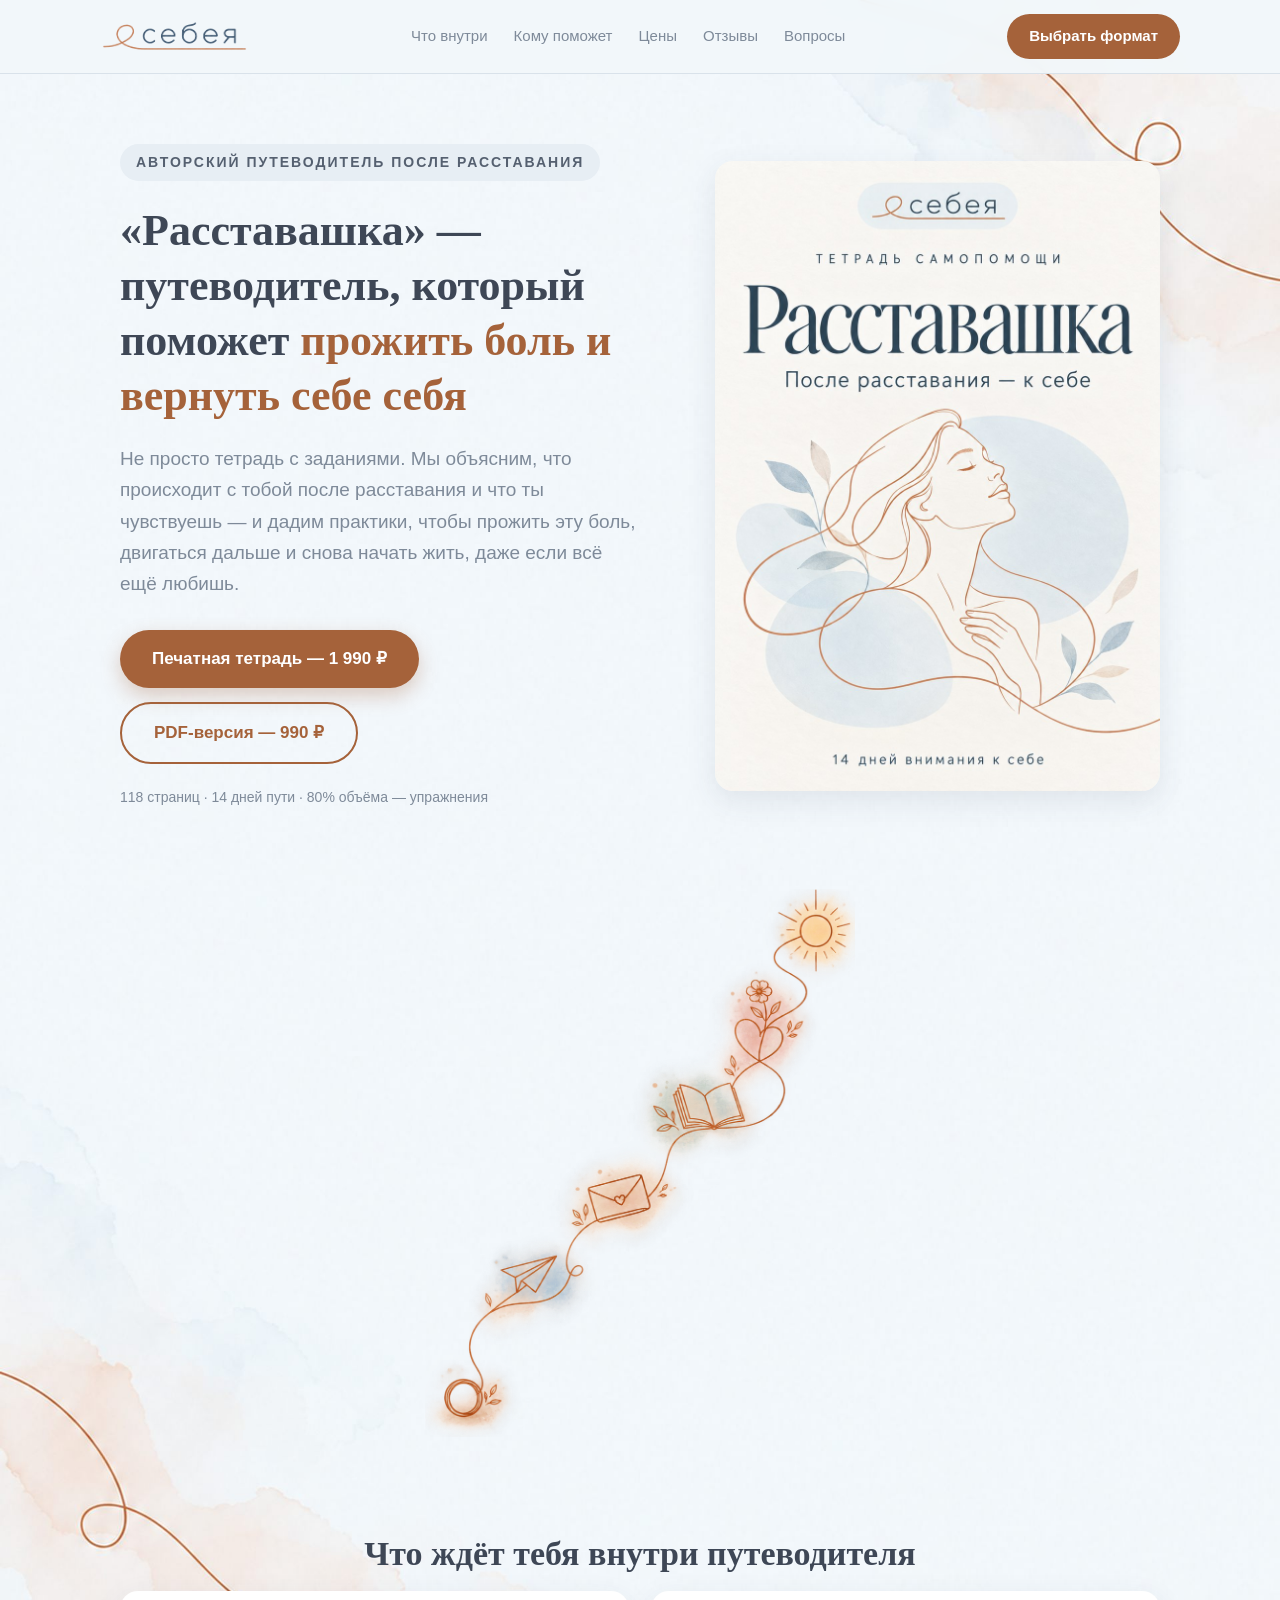
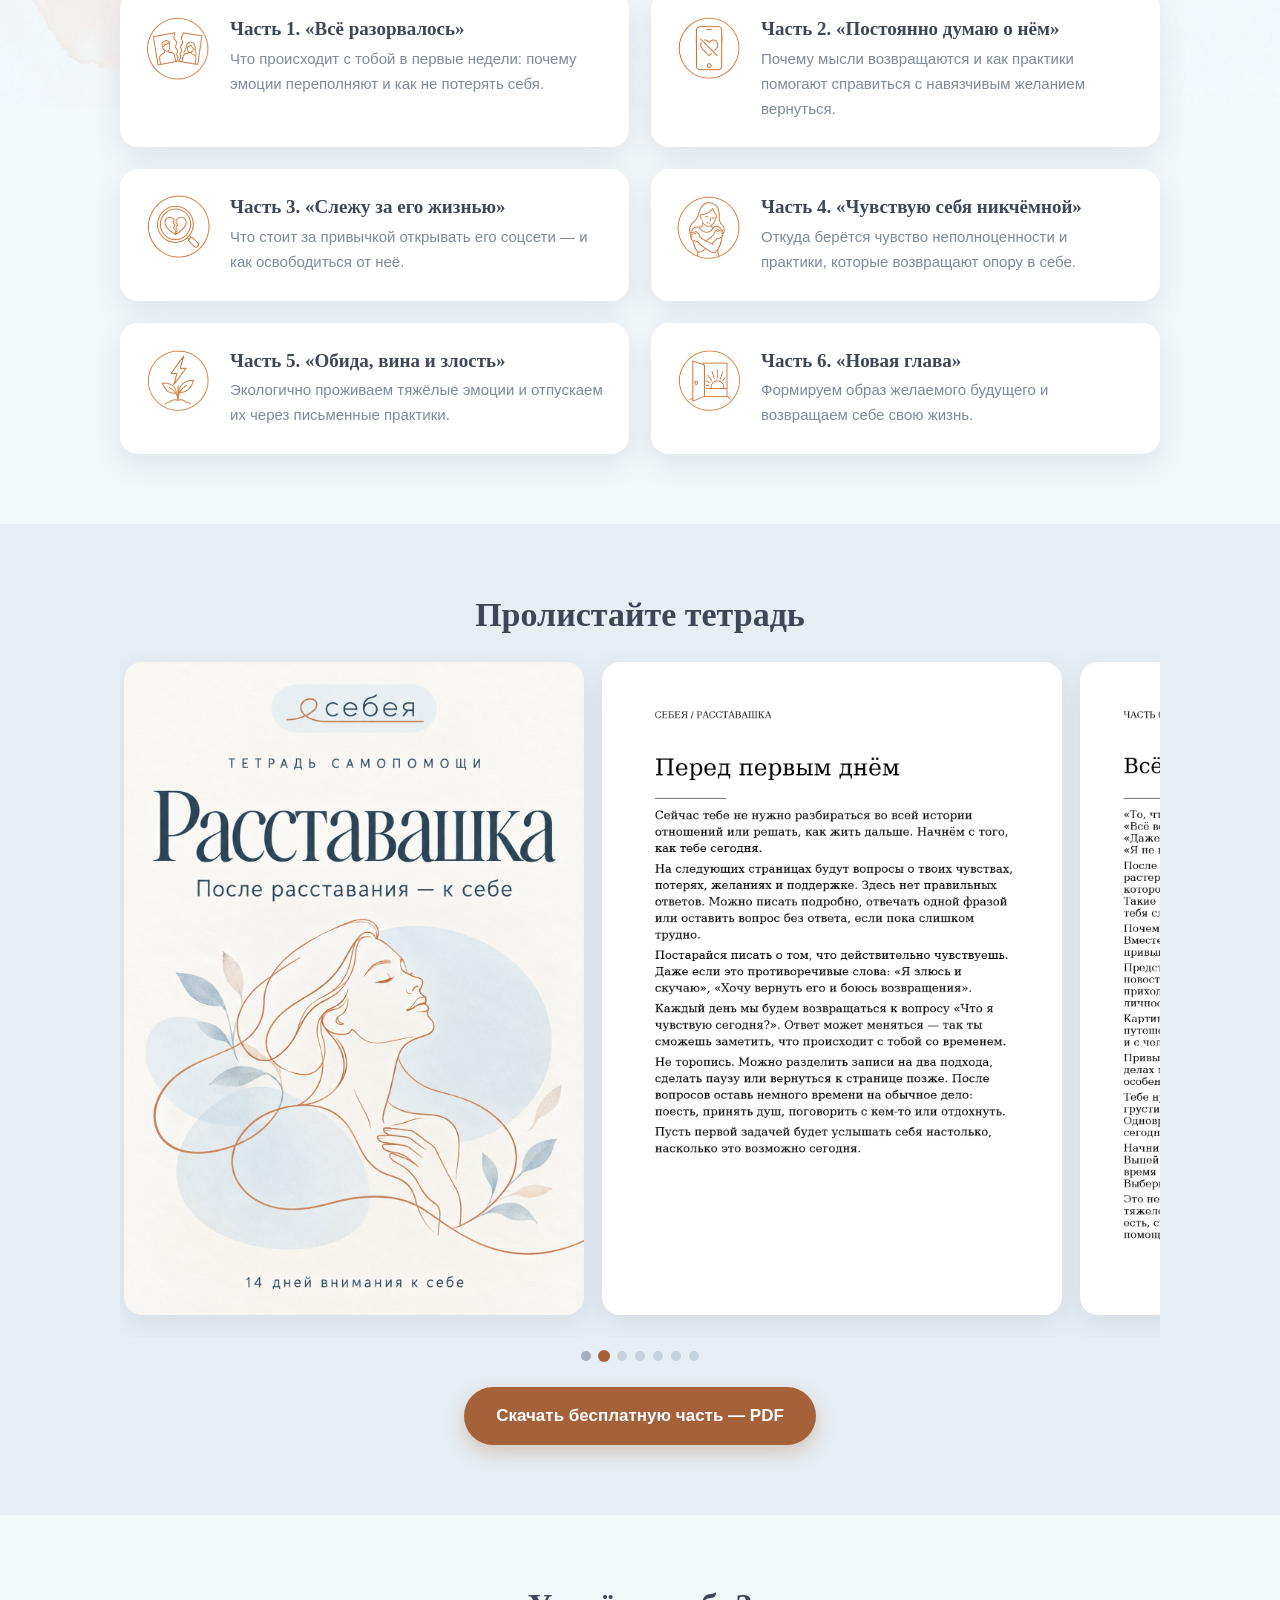
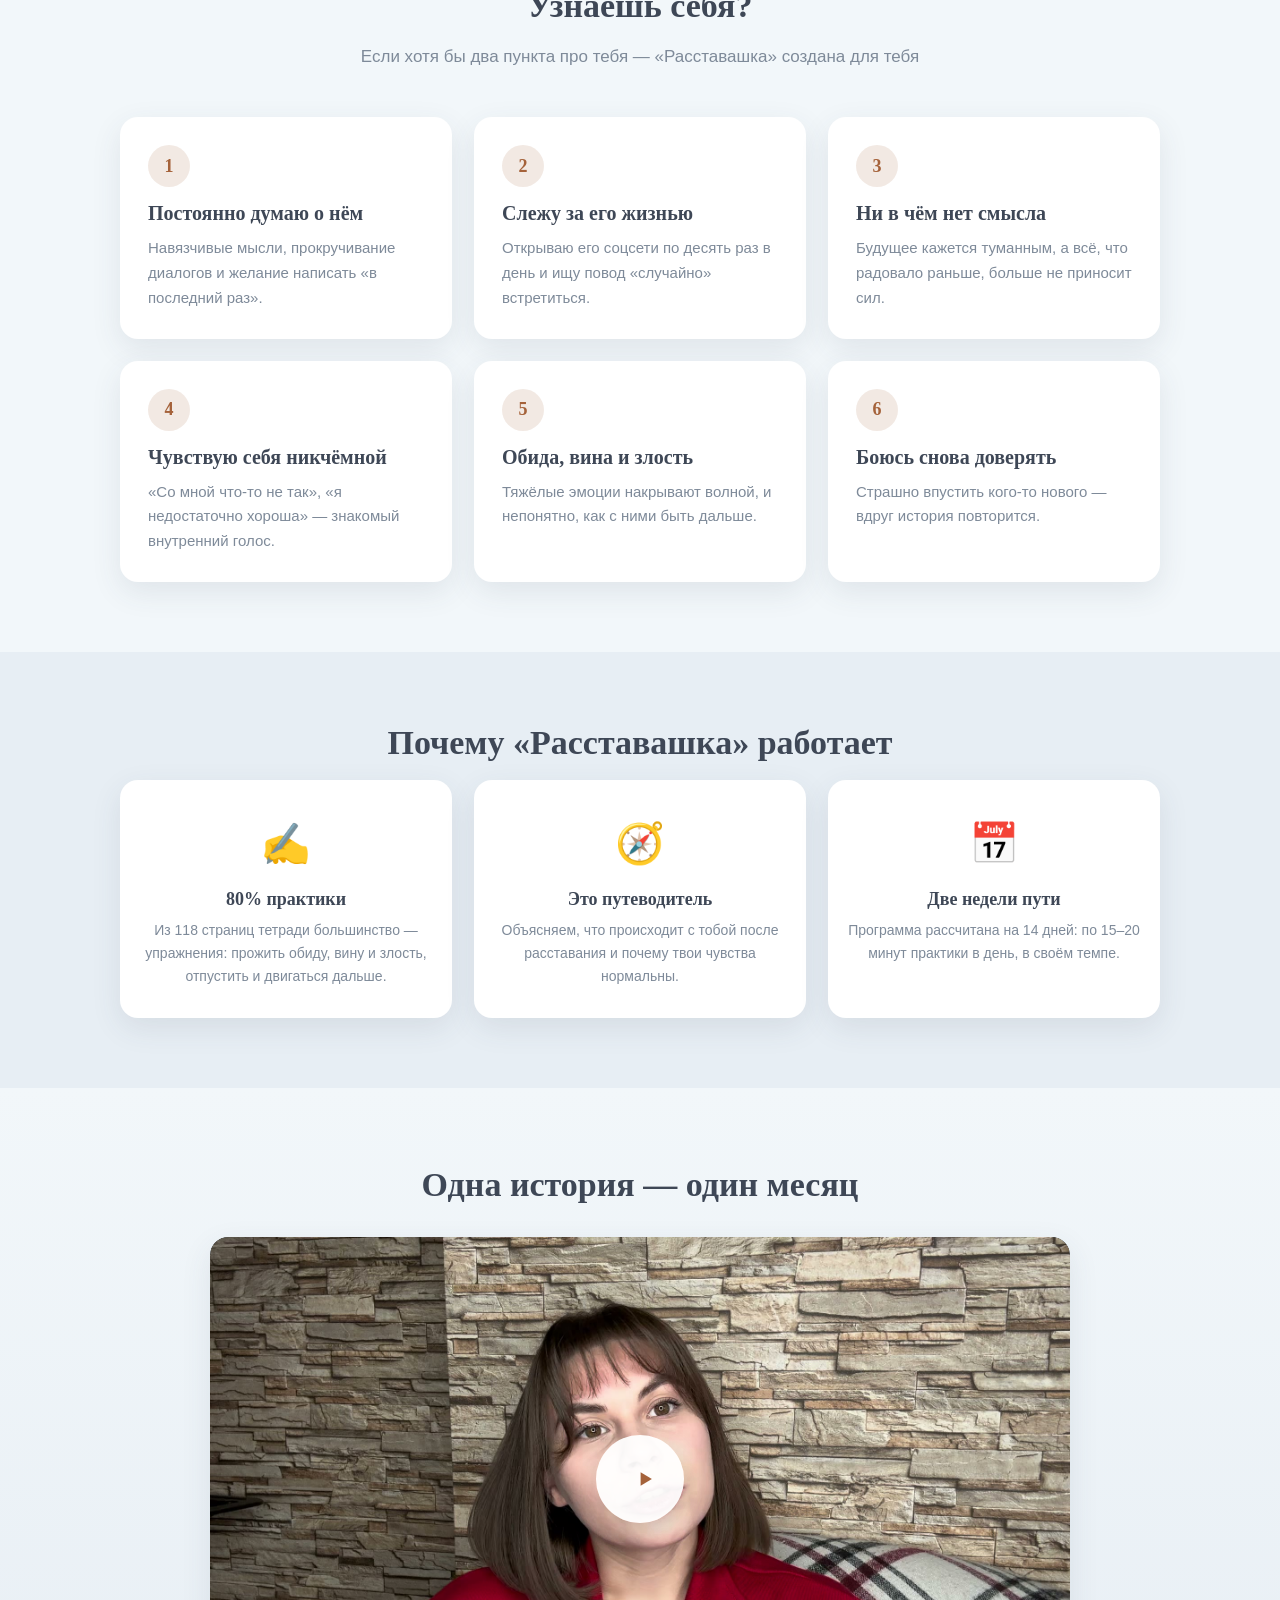
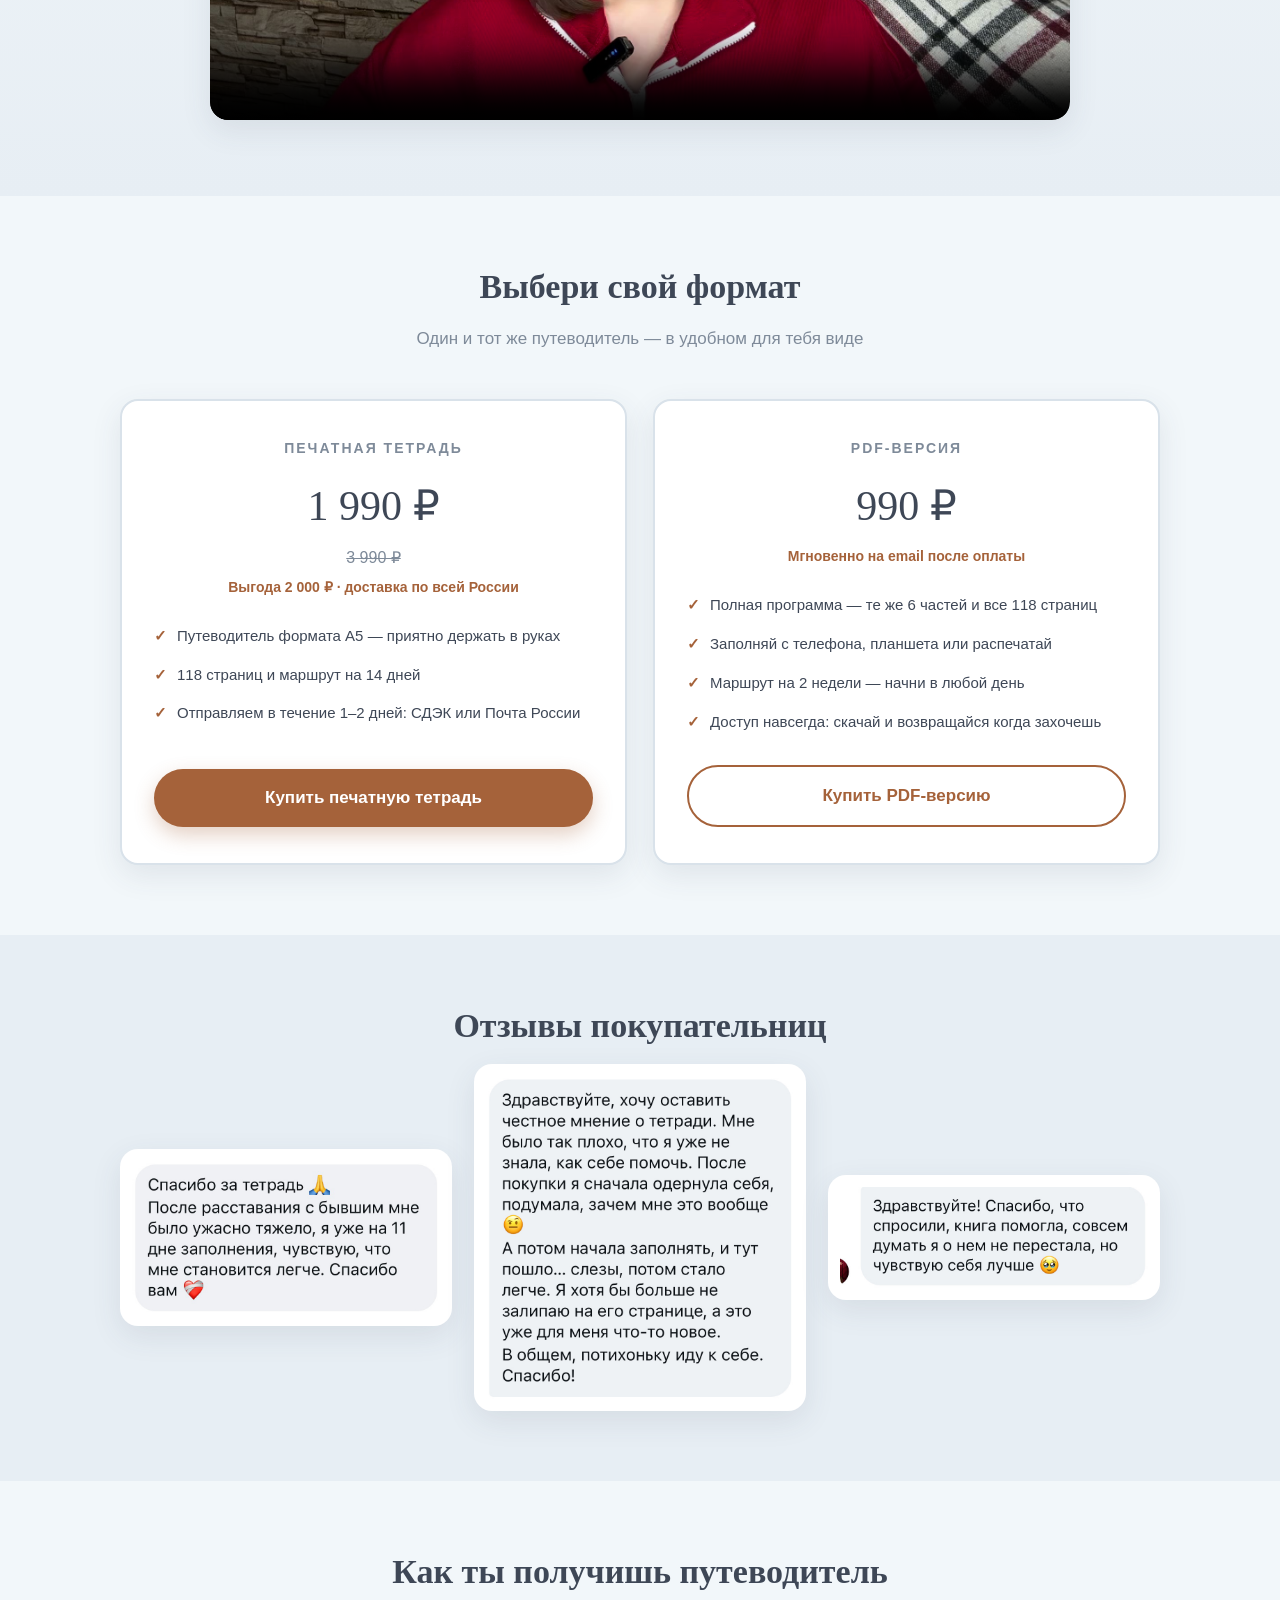
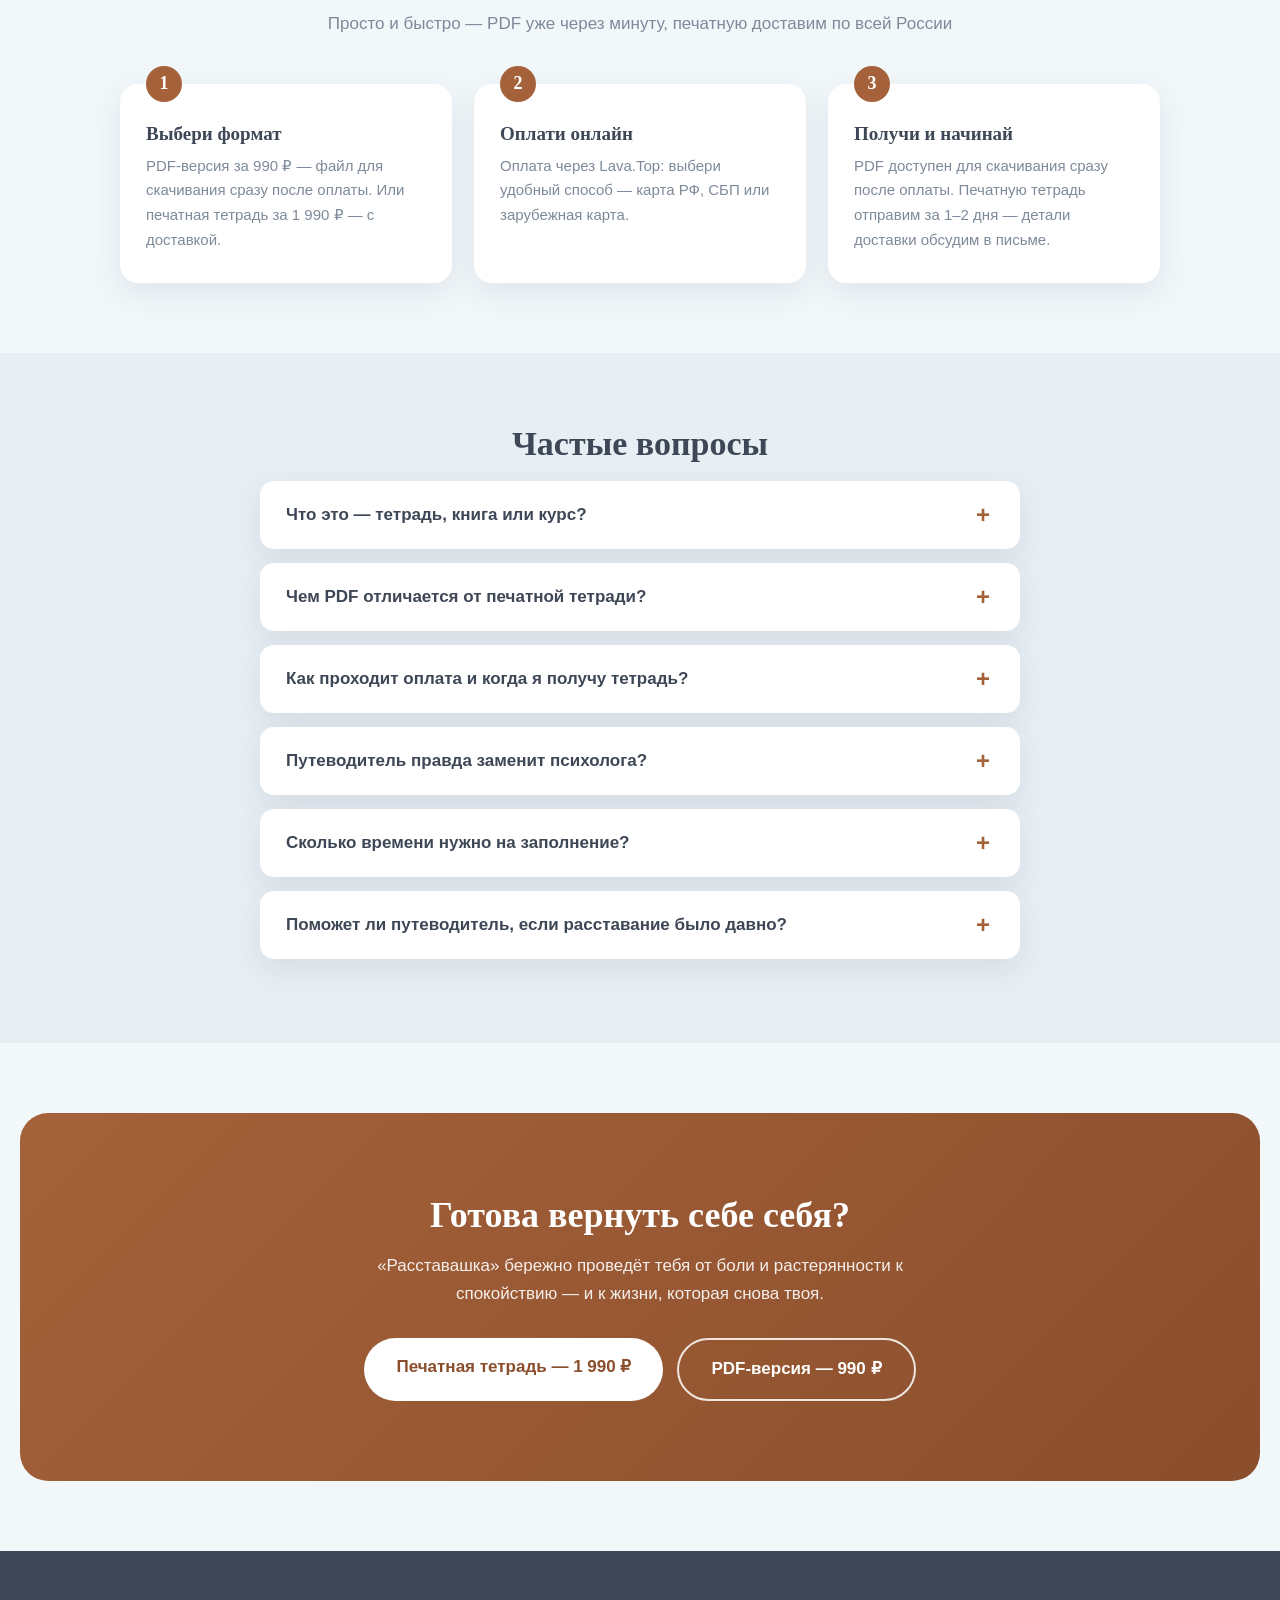
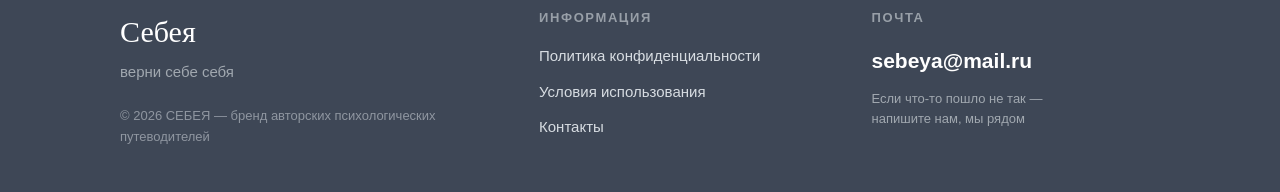
==== index.html @ e41d0cb2 "FAQ и шаги покупки: актуальные условия Lava.Top (способы оплаты, скачивание PDF, процесс доставки пе" ====
<!DOCTYPE html>
<html lang="ru">
<head>
  <meta charset="UTF-8">
  <meta name="viewport" content="width=device-width, initial-scale=1.0">
  <title>Себея — путеводитель «Расставашка»: пережить расставание за 2 недели</title>
  <meta name="description" content="«Расставашка» — авторский путеводитель после расставания: 118 страниц, путь на 14 дней, 80% объёма — упражнения. PDF за 990 ₽ или печатный за 1 990 ₽.">
  <link rel="stylesheet" href="css/style.css?v=17">
  <link rel="icon" type="image/svg+xml" href="img/logo.svg">

  <!-- Yandex.Metrika counter -->
  <script type="text/javascript">
      (function(m,e,t,r,i,k,a){
          m[i]=m[i]||function(){(m[i].a=m[i].a||[]).push(arguments)};
          m[i].l=1*new Date();
          for (var j = 0; j < document.scripts.length; j++) {if (document.scripts[j].src === r) { return; }}
          k=e.createElement(t),a=e.getElementsByTagName(t)[0],k.async=1,k.src=r,a.parentNode.insertBefore(k,a)
      })(window, document,'script','https://mc.yandex.ru/metrika/tag.js?id=113660247', 'ym');

      ym(113660247, 'init', {ssr:true, webvisor:true, clickmap:true, ecommerce:"dataLayer", referrer: document.referrer, url: location.href, accurateTrackBounce:true, trackLinks:true});
  </script>
  <!-- /Yandex.Metrika counter -->
</head>
<body>
  <noscript><div><img src="https://mc.yandex.ru/watch/113660247" style="position:absolute; left:-9999px;" alt="" /></div></noscript>

  <!-- Шапка -->
  <header class="site-header">
    <div class="container header-inner">
      <a class="logo" href="index.html"><img src="img/logo.png" alt="Себея"></a>
      <nav class="main-nav">
        <a href="#inside">Что внутри</a>
        <a href="#for-whom">Кому поможет</a>
        <a href="#price">Цены</a>
        <a href="#reviews">Отзывы</a>
        <a href="#faq">Вопросы</a>
      </nav>
      <button class="nav-toggle" id="navToggle" aria-label="Меню" aria-expanded="false">☰</button>
      <a class="header-cta" href="#price">Выбрать формат</a>
    </div>
  </header>

  <!-- Hero -->
  <section class="hero">
    <div class="container hero-grid">
      <div>
        <span class="eyebrow">Авторский путеводитель после расставания</span>
        <h1>«Расставашка» — путеводитель, который поможет <em>прожить боль и вернуть себе себя</em></h1>
        <p class="lead">Не просто тетрадь с заданиями. Мы объясним, что происходит с тобой после расставания и что ты чувствуешь — и дадим практики, чтобы прожить эту боль, двигаться дальше и снова начать жить, даже если всё ещё любишь.</p>
        <div class="hero-actions">
          <a href="#" class="btn btn-primary" data-buy="notebook">Печатная тетрадь — 1 990 ₽</a>
          <a href="#" class="btn btn-ghost" data-buy="pdf">PDF-версия — 990 ₽</a>
        </div>
        <p class="hero-note">118 страниц · 14 дней пути · 80% объёма — упражнения</p>
      </div>
      <div class="hero-image">
        <img src="img/cover.jpg" alt="Обложка авторского путеводителя «Расставашка» — «Бережно пережить расставание и вернуться к себе»">
      </div>
    </div>
  </section>

  <!-- Декоративная полоса после hero -->
  <section class="decor-band" aria-hidden="true">
    <img src="img/hero-art.png" alt="">
  </section>

  <!-- Что внутри -->
  <section class="section" id="inside">
    <div class="container">
      <h2 class="section-title">Что ждёт тебя внутри путеводителя</h2>
      <div class="parts">
        <div class="part">
          <div class="part-icon"><img src="img/part-1.png" alt=""></div>
          <div>
            <h3>Часть 1. «Всё разорвалось»</h3>
            <p>Что происходит с тобой в первые недели: почему эмоции переполняют и как не потерять себя.</p>
          </div>
        </div>
        <div class="part">
          <div class="part-icon"><img src="img/part-2.png" alt=""></div>
          <div>
            <h3>Часть 2. «Постоянно думаю о нём»</h3>
            <p>Почему мысли возвращаются и как практики помогают справиться с навязчивым желанием вернуться.</p>
          </div>
        </div>
        <div class="part">
          <div class="part-icon"><img src="img/part-3.png" alt=""></div>
          <div>
            <h3>Часть 3. «Слежу за его жизнью»</h3>
            <p>Что стоит за привычкой открывать его соцсети — и как освободиться от неё.</p>
          </div>
        </div>
        <div class="part">
          <div class="part-icon"><img src="img/part-4.png" alt=""></div>
          <div>
            <h3>Часть 4. «Чувствую себя никчёмной»</h3>
            <p>Откуда берётся чувство неполноценности и практики, которые возвращают опору в себе.</p>
          </div>
        </div>
        <div class="part">
          <div class="part-icon"><img src="img/part-5.png" alt=""></div>
          <div>
            <h3>Часть 5. «Обида, вина и злость»</h3>
            <p>Экологично проживаем тяжёлые эмоции и отпускаем их через письменные практики.</p>
          </div>
        </div>
        <div class="part">
          <div class="part-icon"><img src="img/part-6.png" alt=""></div>
          <div>
            <h3>Часть 6. «Новая глава»</h3>
            <p>Формируем образ желаемого будущего и возвращаем себе свою жизнь.</p>
          </div>
        </div>
      </div>
    </div>
  </section>

  <!-- Пролистайте тетрадь (бесплатная часть) -->
  <section class="section section-alt">
    <div class="container">
      <h2 class="section-title">Пролистайте тетрадь</h2>
      <div class="preview-row">
        <img class="preview-card" src="img/free/free-01.jpg" alt="Обложка тетради «Расставашка» — «После расставания — к себе»">
        <img class="preview-card" src="img/free/free-02.png" alt="Шмуцтитул тетради: Себея / Расставашка">
        <img class="preview-card" src="img/free/free-03.png" alt="Начало пути: Часть 01">
        <img class="preview-card" src="img/free/free-04.png" alt="День 01 — старт программы">
        <img class="preview-card" src="img/free/free-05.png" alt="Практика дня: «Что я чувствую сегодня?» — и место для своего ответа">
        <img class="preview-card" src="img/free/free-06.png" alt="Практика дня: «Что сейчас даётся мне тяжелее всего?»">
        <img class="preview-card" src="img/free/free-07.png" alt="Практика: «Что изменилось в моей повседневной жизни после расставания?»">
      </div>
      <p class="preview-actions">
        <a class="btn btn-primary" href="free-preview.pdf" download>Скачать бесплатную часть — PDF</a>
      </p>
    </div>
  </section>

  <!-- Кому поможет -->
  <section class="section" id="for-whom">
    <div class="container">
      <h2 class="section-title">Узнаёшь себя?</h2>
      <p class="section-sub">Если хотя бы два пункта про тебя — «Расставашка» создана для тебя</p>
      <div class="pains-grid">
        <div class="pain">
          <div class="num">1</div>
          <h3>Постоянно думаю о нём</h3>
          <p>Навязчивые мысли, прокручивание диалогов и желание написать «в последний раз».</p>
        </div>
        <div class="pain">
          <div class="num">2</div>
          <h3>Слежу за его жизнью</h3>
          <p>Открываю его соцсети по десять раз в день и ищу повод «случайно» встретиться.</p>
        </div>
        <div class="pain">
          <div class="num">3</div>
          <h3>Ни в чём нет смысла</h3>
          <p>Будущее кажется туманным, а всё, что радовало раньше, больше не приносит сил.</p>
        </div>
        <div class="pain">
          <div class="num">4</div>
          <h3>Чувствую себя никчёмной</h3>
          <p>«Со мной что-то не так», «я недостаточно хороша» — знакомый внутренний голос.</p>
        </div>
        <div class="pain">
          <div class="num">5</div>
          <h3>Обида, вина и злость</h3>
          <p>Тяжёлые эмоции накрывают волной, и непонятно, как с ними быть дальше.</p>
        </div>
        <div class="pain">
          <div class="num">6</div>
          <h3>Боюсь снова доверять</h3>
          <p>Страшно впустить кого-то нового — вдруг история повторится.</p>
        </div>
      </div>
    </div>
  </section>

  <!-- Особенности -->
  <section class="section section-alt">
    <div class="container">
      <h2 class="section-title">Почему «Расставашка» работает</h2>
      <div class="features-grid">
        <div class="feature">
          <span class="icon">✍️</span>
          <h3>80% практики</h3>
          <p>Из 118 страниц тетради большинство — упражнения: прожить обиду, вину и злость, отпустить и двигаться дальше.</p>
        </div>
        <div class="feature">
          <span class="icon">🧭</span>
          <h3>Это путеводитель</h3>
          <p>Объясняем, что происходит с тобой после расставания и почему твои чувства нормальны.</p>
        </div>
        <div class="feature">
          <span class="icon">📅</span>
          <h3>Две недели пути</h3>
          <p>Программа рассчитана на 14 дней: по 15–20 минут практики в день, в своём темпе.</p>
        </div>
      </div>
    </div>
  </section>

  <!-- Видео-история: месяц с тетрадью -->
  <section class="section section-story" id="story">
    <div class="container">
      <h2 class="section-title">Одна история — один месяц</h2>
      <div class="story-player" id="story-player">
        <video id="story-video" controls preload="none" playsinline poster="img/story/poster.jpg">
          <source src="img/story/story-video.mp4" type="video/mp4">
          Твой браузер не поддерживает встроенное видео.
        </video>
        <button class="story-play" id="story-play" type="button" aria-label="Смотреть видео-историю">
          <svg viewBox="0 0 64 64" aria-hidden="true"><path d="M26 20 L46 32 L26 44 Z"/></svg>
        </button>
      </div>
    </div>
  </section>

  <!-- Цены -->
  <section class="section" id="price">
    <div class="container">
      <h2 class="section-title">Выбери свой формат</h2>
      <p class="section-sub">Один и тот же путеводитель — в удобном для тебя виде</p>
      <div class="plan-cards">
        <div class="plan">
          <div class="plan-name">Печатная тетрадь</div>
          <div class="plan-price">1 990 ₽</div>
          <div class="plan-old">3 990 ₽</div>
          <div class="plan-save">Выгода 2 000 ₽ · доставка по всей России</div>
          <ul>
            <li>Путеводитель формата А5 — приятно держать в руках</li>
            <li>118 страниц и маршрут на 14 дней</li>
            <li>Отправляем в течение 1–2 дней: СДЭК или Почта России</li>
          </ul>
          <a href="#" class="btn btn-primary" data-buy="notebook">Купить печатную тетрадь</a>
        </div>
        <div class="plan">
          <div class="plan-name">PDF-версия</div>
          <div class="plan-price">990 ₽</div>
          <div class="plan-save">Мгновенно на email после оплаты</div>
          <ul>
            <li>Полная программа — те же 6 частей и все 118 страниц</li>
            <li>Заполняй с телефона, планшета или распечатай</li>
            <li>Маршрут на 2 недели — начни в любой день</li>
            <li>Доступ навсегда: скачай и возвращайся когда захочешь</li>
          </ul>
          <a href="#" class="btn btn-ghost" data-buy="pdf">Купить PDF-версию</a>
        </div>
      </div>
    </div>
  </section>

  <!-- Отзывы покупательниц (реальные скрины) -->
  <section class="section section-alt" id="reviews">
    <div class="container">
      <h2 class="section-title">Отзывы покупательниц</h2>
      <div class="reviews-grid">
        <figure class="review-card">
          <img src="img/reviews/otziv-2.png" alt="Скрин отзыва: «я уже на 11 дне заполнения, чувствую, что мне становится легче»">
        </figure>
        <figure class="review-card">
          <img src="img/reviews/otziv-1.png" alt="Скрин отзыва: «начала заполнять, и тут пошло… слёзы, потом стало легче. Я хотя бы больше не залипаю на его странице»">
        </figure>
        <figure class="review-card">
          <img src="img/reviews/otziv-3.png" alt="Скрин отзыва: «совсем думать о нём не перестала, но чувствую себя лучше»">
        </figure>
      </div>
    </div>
  </section>

  <!-- Как получишь -->
  <section class="section" id="how">
    <div class="container">
      <h2 class="section-title">Как ты получишь путеводитель</h2>
      <p class="section-sub">Просто и быстро — PDF уже через минуту, печатную доставим по всей России</p>
      <div class="steps">
        <div class="step">
          <h3>Выбери формат</h3>
          <p>PDF-версия за 990 ₽ — файл для скачивания сразу после оплаты. Или печатная тетрадь за 1 990 ₽ — с доставкой.</p>
        </div>
        <div class="step">
          <h3>Оплати онлайн</h3>
          <p>Оплата через Lava.Top: выбери удобный способ — карта РФ, СБП или зарубежная карта.</p>
        </div>
        <div class="step">
          <h3>Получи и начинай</h3>
          <p>PDF доступен для скачивания сразу после оплаты. Печатную тетрадь отправим за 1–2 дня — детали доставки обсудим в письме.</p>
        </div>
      </div>
    </div>
  </section>

  <!-- FAQ -->
  <section class="section section-alt" id="faq">
    <div class="container">
      <h2 class="section-title">Частые вопросы</h2>
      <div class="faq">
        <details>
          <summary>Что это — тетрадь, книга или курс?</summary>
          <p>Это путеводитель. В каждой части мы коротко и понятно объясняем, что с тобой происходит после расставания и почему твои чувства нормальны, а дальше — практики, которые ты выполняешь сама. Всего в тетради 118 страниц, и 80% объёма — упражнения.</p>
        </details>
        <details>
          <summary>Чем PDF отличается от печатной тетради?</summary>
          <p>Содержание одинаковое: все 6 частей и все 118 страниц. PDF за 990 ₽ — сразу после оплаты открывается доступ к файлу для скачивания: заполняешь с телефона или распечатываешь. Печатная тетрадь за 1 990 ₽ — это красивый физический путеводитель формата А5, который мы отправляем доставкой по России.</p>
        </details>
        <details>
          <summary>Как проходит оплата и когда я получу тетрадь?</summary>
          <p>Оплата проходит через сервис Lava.Top: сначала выбираешь удобный способ оплаты — карту РФ, СБП или зарубежную карту. Если приобретаешь PDF-версию, файл можно скачать прямо на Lava сразу после оплаты. Если печатную — после оплаты жди от нас письмо о том, что заказ принят: мы запросим адрес, номер телефона и почту для связи, рассчитаем скорость и стоимость доставки и отправим тетрадь. Сроки и стоимость доставки зависят от выбранной транспортной компании, а упаковка и отправка самой тетради занимают 1–2 дня.</p>
        </details>
        <details>
          <summary>Путеводитель правда заменит психолога?</summary>
          <p>Внутри — те же практики и техники, которые психолог даёт на сессиях по проработке расставания, только ты проходишь их сама и в своём темпе, за 1 990 ₽ вместо 30 000 ₽ за курс из 10 сессий. При этом при глубоких травмах и острых состояниях (депрессия, панические атаки) мы честно рекомендуем живого специалиста — путеводитель в таких случаях работает как поддержка, а не как замена терапии.</p>
        </details>
        <details>
          <summary>Сколько времени нужно на заполнение?</summary>
          <p>Программа рассчитана на 2 недели: по 15–20 минут практики в день. Но ты сама задаёшь темп — можно двигаться быстрее или медленнее, это твоя история.</p>
        </details>
        <details>
          <summary>Поможет ли путеводитель, если расставание было давно?</summary>
          <p>Да. Практики работают и со «свежими» расставаниями, и с давними историями, которые всё ещё цепляют. Многие покупательницы говорят, что именно с «Расставашкой» наконец-то закрыли гештальт многолетней давности.</p>
        </details>
      </div>
    </div>
  </section>

  <!-- Финальный CTA -->
  <div class="final-cta">
    <h2>Готова вернуть себе себя?</h2>
    <p>«Расставашка» бережно проведёт тебя от боли и растерянности к спокойствию — и к жизни, которая снова твоя.</p>
    <div class="final-cta-actions">
      <a href="#" class="btn" data-buy="notebook">Печатная тетрадь — 1 990 ₽</a>
      <a href="#" class="btn btn-ghost" data-buy="pdf">PDF-версия — 990 ₽</a>
    </div>
  </div>

  <!-- Подвал -->
  <footer class="site-footer">
    <div class="container footer-grid">
      <div>
        <div class="footer-logo">Себея</div>
        <p class="footer-tagline">верни себе себя</p>
        <p class="footer-copy">© 2026 СЕБЕЯ — бренд авторских психологических путеводителей</p>
      </div>
      <div class="footer-col">
        <h4>Информация</h4>
        <div class="footer-links">
          <a href="politika-konfidencialnosti.html">Политика конфиденциальности</a>
          <a href="usloviya-ispolzovaniya.html">Условия использования</a>
          <a href="kontakty.html">Контакты</a>
        </div>
      </div>
      <div class="footer-col">
        <h4>Почта</h4>
        <a class="footer-mail" href="mailto:sebeya@mail.ru">sebeya@mail.ru</a>
        <p class="footer-note">Если что-то пошло не так —<br>напишите нам, мы рядом</p>
      </div>
    </div>
  </footer>

  <script src="js/main.js?v=13"></script>
</body>
</html>
---- css/style.css ----
/* ============================================================
   СЕБЕЯ — бренд авторских психологических путеводителей
   Палитра из логотипа: нежно-голубоватый фон, чернильные
   буквы, медная петля
   ============================================================ */

:root {
  --bg: #F2F7FA;
  --bg-soft: #E7EEF4;
  --text: #3E4756;
  --primary: #A5623A;
  --primary-dark: #8A4E2C;
  --secondary: #556070;
  --muted: #7E8A99;
  --line: #D9E2EA;
  --white: #FFFFFF;
  --shadow: 0 10px 30px rgba(62, 71, 86, 0.10);
  --radius: 18px;
}

* { box-sizing: border-box; margin: 0; padding: 0; }

html { scroll-behavior: smooth; }

body {
  font-family: "Trebuchet MS", Verdana, Arial, sans-serif;
  background-color: var(--bg);
  background-image: url("../img/bg.jpg");
  background-repeat: no-repeat;
  background-position: center top;
  background-size: cover;
  background-attachment: fixed;
  color: var(--text);
  line-height: 1.65;
  font-size: 17px;
}

h1, h2, h3 { font-family: Georgia, "Times New Roman", serif; line-height: 1.25; }

img { max-width: 100%; display: block; }

a { color: var(--primary); }
a:hover { color: var(--primary-dark); }

.container { max-width: 1080px; margin: 0 auto; padding: 0 20px; }

/* ---------- Кнопки ---------- */

.btn {
  display: inline-block;
  border: none;
  cursor: pointer;
  text-decoration: none;
  font-family: inherit;
  font-size: 17px;
  font-weight: bold;
  padding: 15px 32px;
  border-radius: 999px;
  transition: transform 0.15s ease, background 0.15s ease, box-shadow 0.15s ease;
  text-align: center;
}

.btn-primary {
  background: var(--primary);
  color: var(--white);
  box-shadow: 0 8px 20px rgba(165, 98, 58, 0.30);
}
.btn-primary:hover {
  background: var(--primary-dark);
  color: var(--white);
  transform: translateY(-2px);
}

.btn-ghost {
  background: transparent;
  color: var(--primary);
  border: 2px solid var(--primary);
}
.btn-ghost:hover { background: rgba(165, 98, 58, 0.08); color: var(--primary-dark); }

.btn-block { display: block; width: 100%; }
.btn:disabled { opacity: 0.5; cursor: not-allowed; transform: none; }

/* ---------- Шапка ---------- */

.site-header {
  position: sticky;
  top: 0;
  z-index: 50;
  background: rgba(242, 247, 250, 0.95);
  backdrop-filter: blur(6px);
  border-bottom: 1px solid var(--line);
}

.header-inner {
  display: flex;
  align-items: center;
  justify-content: space-between;
  gap: 20px;
  padding: 14px 0;
}

.logo {
  display: inline-flex;
  align-items: center;
  flex-shrink: 0;
  text-decoration: none;
}
.logo img {
  height: 34px;
  width: auto;
  display: block;
}

.main-nav { display: flex; gap: 26px; flex-wrap: wrap; }
.main-nav a {
  color: var(--muted);
  text-decoration: none;
  font-size: 15px;
}
.main-nav a:hover { color: var(--primary); }

.header-cta {
  background: var(--primary);
  color: var(--white);
  border-radius: 999px;
  padding: 10px 22px;
  font-weight: bold;
  text-decoration: none;
  font-size: 15px;
  transition: background 0.15s, transform 0.15s;
}
.header-cta:hover { background: var(--primary-dark); color: var(--white); transform: translateY(-1px); }

/* Кнопка-гамбургер (видна только на телефоне) */
.nav-toggle {
  display: none;
  width: 42px;
  height: 42px;
  border: 2px solid var(--primary);
  border-radius: 12px;
  background: transparent;
  color: var(--primary);
  font-size: 18px;
  line-height: 1;
  cursor: pointer;
  flex-shrink: 0;
}

/* ---------- Hero ---------- */

.hero { padding: 70px 0 80px; }

.hero-grid {
  display: grid;
  grid-template-columns: 1.1fr 0.9fr;
  gap: 50px;
  align-items: center;
}

.eyebrow {
  display: inline-block;
  background: var(--bg-soft);
  border-radius: 999px;
  padding: 7px 16px;
  font-size: 14px;
  letter-spacing: 2px;
  text-transform: uppercase;
  color: var(--secondary);
  font-weight: bold;
  margin-bottom: 22px;
}

.hero h1 { font-size: 44px; margin-bottom: 20px; }
.hero h1 em { color: var(--primary); font-style: normal; }

.lead { font-size: 19px; color: var(--muted); margin-bottom: 30px; max-width: 520px; }

.hero-actions { display: flex; align-items: center; gap: 14px; flex-wrap: wrap; margin-bottom: 22px; }

.hero-note { font-size: 14px; color: var(--muted); }

.hero-image { position: relative; }
.hero-image img { border-radius: var(--radius); box-shadow: var(--shadow); }

/* ---------- Секции ---------- */

.section { padding: 70px 0; }
.section-alt { background: var(--bg-soft); }

.section-title {
  font-size: 34px;
  text-align: center;
  margin-bottom: 16px;
}
.section-sub {
  text-align: center;
  color: var(--muted);
  max-width: 640px;
  margin: 0 auto 46px;
}

/* ---------- Блок «знакомо?» ---------- */

.pains-grid {
  display: grid;
  grid-template-columns: repeat(3, 1fr);
  gap: 22px;
}

.pain {
  background: var(--white);
  border-radius: var(--radius);
  padding: 28px;
  box-shadow: var(--shadow);
}
.pain h3 { font-size: 20px; margin-bottom: 10px; }
.pain p { color: var(--muted); font-size: 15px; }
.pain .num {
  display: inline-flex;
  width: 42px; height: 42px;
  border-radius: 50%;
  background: rgba(165, 98, 58, 0.14);
  color: var(--primary);
  align-items: center;
  justify-content: center;
  font-weight: bold;
  font-size: 18px;
  margin-bottom: 14px;
  font-family: Georgia, serif;
}

/* ---------- Что внутри ---------- */

.parts { display: grid; grid-template-columns: repeat(2, 1fr); gap: 22px; }

.part {
  display: flex;
  gap: 20px;
  background: var(--white);
  border-radius: var(--radius);
  padding: 26px;
  box-shadow: var(--shadow);
  align-items: flex-start;
}
.part-icon {
  flex: none;
  width: 64px;
  display: flex;
  align-items: center;
  justify-content: center;
}
.part-icon img { width: 100%; height: auto; display: block; }

/* ---------- Декоративные полосы и разделители ---------- */

.decor-band {
  display: flex;
  justify-content: center;
  padding: 0 20px 26px;
}
.decor-band img {
  width: min(430px, 86vw);
  height: auto;
}

.section-divider {
  display: flex;
  justify-content: center;
  padding-top: 46px;
}
.section-divider img {
  width: min(680px, 92%);
  height: auto;
  opacity: 0.9;
}
.part h3 { font-size: 19px; margin-bottom: 6px; }
.part p { color: var(--muted); font-size: 15px; }

/* ---------- Преимущества ---------- */

.features-grid {
  display: grid;
  grid-template-columns: repeat(3, 1fr);
  gap: 22px;
}
.feature {
  text-align: center;
  padding: 30px 20px;
  background: var(--white);
  border-radius: var(--radius);
  box-shadow: var(--shadow);
}
.feature .icon {
  font-size: 40px;
  display: block;
  margin-bottom: 12px;
}
.feature h3 { font-size: 18px; margin-bottom: 8px; }
.feature p { font-size: 14px; color: var(--muted); }

/* ---------- Карточки товаров (PDF / печатная) ---------- */

.plan-cards { display: grid; grid-template-columns: repeat(2, 1fr); gap: 26px; align-items: stretch; }

.plan {
  position: relative;
  background: var(--white);
  border: 2px solid var(--line);
  border-radius: var(--radius);
  padding: 36px 32px;
  box-shadow: var(--shadow);
  display: flex;
  flex-direction: column;
  text-align: center;
}
.plan.best { border: 3px solid var(--primary); }

.plan-badge {
  position: absolute;
  top: -15px;
  left: 50%;
  transform: translateX(-50%);
  background: var(--primary);
  color: var(--white);
  border-radius: 999px;
  padding: 6px 18px;
  font-size: 13px;
  font-weight: bold;
  letter-spacing: 1px;
  text-transform: uppercase;
  white-space: nowrap;
}

.plan .plan-name { font-size: 14px; font-weight: bold; letter-spacing: 2px; text-transform: uppercase; color: var(--muted); }
.plan .plan-price { font-family: Georgia, serif; font-size: 42px; margin: 12px 0 4px; }
.plan .plan-old { color: var(--muted); text-decoration: line-through; font-size: 16px; margin-bottom: 4px; }
.plan .plan-save { font-size: 14px; color: var(--primary); font-weight: bold; margin-bottom: 18px; }
.plan ul { list-style: none; text-align: left; margin-bottom: 24px; flex: 1; }
.plan li { padding: 7px 0; font-size: 15px; }
.plan li::before { content: "✓"; color: var(--primary); font-weight: bold; margin-right: 10px; }
.plan li.deny::before { content: "—"; color: var(--muted); }

.plan .btn { width: 100%; }

/* ---------- Сравнение с психологом ---------- */

.compare-grid { display: grid; grid-template-columns: repeat(2, 1fr); gap: 26px; align-items: stretch; }

.compare-note {
  text-align: center;
  font-size: 15px;
  color: var(--muted);
  max-width: 720px;
  margin: 30px auto 0;
}

.compare-gain {
  display: flex;
  justify-content: center;
  gap: 40px;
  flex-wrap: wrap;
  margin-top: 34px;
}
.gain-item {
  background: var(--white);
  border-radius: 16px;
  box-shadow: var(--shadow);
  padding: 20px 30px;
  text-align: center;
}
.gain-item .gain-num { font-family: Georgia, serif; font-size: 30px; font-weight: bold; color: var(--primary); }
.gain-item .gain-label { font-size: 14px; color: var(--muted); }

/* ---------- Как получишь ---------- */

.steps { display: grid; grid-template-columns: repeat(3, 1fr); gap: 22px; counter-reset: step; }
.step {
  position: relative;
  background: var(--white);
  border-radius: var(--radius);
  padding: 30px 26px;
  box-shadow: var(--shadow);
}
.step::before {
  counter-increment: step;
  content: counter(step);
  position: absolute;
  top: -18px; left: 26px;
  background: var(--primary);
  color: var(--white);
  width: 36px; height: 36px;
  border-radius: 50%;
  display: flex;
  align-items: center;
  justify-content: center;
  font-weight: bold;
  font-family: Georgia, serif;
  font-size: 18px;
}
.step h3 { font-size: 19px; margin-bottom: 8px; margin-top: 8px; }
.step p { font-size: 15px; color: var(--muted); }

/* ---------- Отзывы ---------- */

.reviews-grid { display: grid; grid-template-columns: repeat(3, 1fr); gap: 22px; align-items: center; }

/* Карточки реальных отзывов (скрины, как на чекаутах) */
.review-card {
  background: var(--white);
  border-radius: var(--radius);
  box-shadow: var(--shadow);
  padding: 12px;
  margin: 0;
  display: flex;
  flex-direction: column;
}
.review-card img {
  width: 100%;
  height: auto;
  border-radius: 10px;
  display: block;
}
.review {
  background: var(--white);
  border-radius: var(--radius);
  padding: 28px;
  box-shadow: var(--shadow);
  display: flex;
  flex-direction: column;
  gap: 14px;
}
.review .stars { color: #E8A93C; letter-spacing: 3px; font-size: 18px; }
.review p { font-size: 15px; flex: 1; }
.review-author {
  display: flex;
  align-items: center;
  gap: 12px;
  font-size: 14px;
  color: var(--muted);
  font-weight: bold;
}
.review-author img {
  width: 44px;
  height: auto;
  display: block;
}

/* ---------- FAQ ---------- */

.faq { max-width: 760px; margin: 0 auto; }
.faq details {
  background: var(--white);
  border-radius: 14px;
  box-shadow: var(--shadow);
  margin-bottom: 14px;
  padding: 0 26px;
  overflow: hidden;
}
.faq summary {
  cursor: pointer;
  list-style: none;
  font-weight: bold;
  font-size: 17px;
  padding: 20px 0;
  position: relative;
}
.faq summary::after {
  content: "+";
  position: absolute;
  right: 4px; top: 50%;
  transform: translateY(-50%);
  font-size: 24px;
  color: var(--primary);
}
.faq details[open] summary::after { content: "–"; }
.faq details p { padding: 0 0 20px; color: var(--muted); font-size: 15px; }

/* ---------- Финальный CTA ---------- */

.final-cta {
  background: linear-gradient(135deg, var(--primary) 0%, var(--primary-dark) 100%);
  color: var(--white);
  text-align: center;
  padding: 80px 0;
  border-radius: 28px;
  margin: 70px 20px;
}
.final-cta h2 { font-size: 36px; margin-bottom: 14px; }
.final-cta p { opacity: 0.9; max-width: 560px; margin: 0 auto 30px; }
.final-cta-actions { display: flex; justify-content: center; gap: 14px; flex-wrap: wrap; }
.final-cta .btn { background: var(--white); color: var(--primary-dark); }
.final-cta .btn:hover { background: var(--bg-soft); transform: translateY(-2px); }
.final-cta .btn-ghost {
  background: transparent;
  color: var(--white);
  border: 2px solid rgba(255, 255, 255, 0.85);
}
.final-cta .btn-ghost:hover { background: rgba(255, 255, 255, 0.12); color: var(--white); }

/* ---------- Подвал (тёмный, три колонки) ---------- */

.site-footer {
  background: var(--text);
  padding: 56px 0 44px;
  color: rgba(242, 247, 250, 0.65);
  font-size: 14px;
}

.footer-grid {
  display: grid;
  grid-template-columns: 1.3fr 1fr 1fr;
  gap: 44px;
  align-items: start;
}

.footer-logo {
  font-family: Georgia, "Times New Roman", serif;
  font-size: 30px;
  color: var(--white);
  margin-bottom: 4px;
}
.footer-tagline {
  margin: 0 0 20px;
  color: rgba(242, 247, 250, 0.55);
  font-size: 15px;
}
.footer-copy { font-size: 13px; color: rgba(242, 247, 250, 0.45); margin: 0; }

.footer-col h4 {
  color: rgba(242, 247, 250, 0.5);
  font-size: 13px;
  font-weight: bold;
  letter-spacing: 1.6px;
  text-transform: uppercase;
  margin-bottom: 16px;
}

.footer-links { display: flex; flex-direction: column; gap: 11px; }
.footer-links a { color: rgba(242, 247, 250, 0.85); text-decoration: none; font-size: 15px; }
.footer-links a:hover { color: var(--white); }

.footer-mail {
  display: block;
  font-size: 21px;
  font-weight: bold;
  color: var(--white);
  text-decoration: none;
  word-break: break-all;
  margin-bottom: 10px;
}
.footer-mail:hover { text-decoration: underline; color: var(--white); }
.footer-note { font-size: 13px; color: rgba(242, 247, 250, 0.55); margin: 0; line-height: 1.55; }

/* Старая структура подвала (страница «Контакты») на тёмном фоне */
.footer-inner {
  display: flex;
  justify-content: space-between;
  align-items: center;
  gap: 20px;
  flex-wrap: wrap;
}
.footer-inner .footer-links { flex-direction: row; gap: 22px; }

@media (max-width: 780px) {
  .footer-grid { grid-template-columns: 1fr; gap: 30px; }
}

/* ---------- Пролистайте тетрадь (карточки презентации) ---------- */

.preview-row {
  display: flex;
  gap: 18px;
  overflow-x: auto;
  padding: 10px 4px 22px;
  scroll-snap-type: x mandatory;
  -webkit-overflow-scrolling: touch;
}
.preview-row::-webkit-scrollbar { height: 8px; }
.preview-row::-webkit-scrollbar-thumb { background: var(--line); border-radius: 4px; }

.preview-card {
  flex: 0 0 auto;
  width: 460px;
  max-width: 88vw;
  border-radius: var(--radius);
  box-shadow: var(--shadow);
  scroll-snap-align: center;
  background: var(--white);
}

.preview-actions {
  text-align: center;
  margin-top: 26px;
}

/* Точки-«страницы» под пролистыванием: активная — медная, будущие — бледные */
.preview-dots {
  display: flex;
  justify-content: center;
  gap: 8px;
  margin-top: 14px;
}
.preview-dots .dot {
  width: 10px;
  height: 10px;
  padding: 0;
  border: none;
  border-radius: 50%;
  background: #C6D2DC;
  cursor: pointer;
  transition: background 0.2s, transform 0.2s;
}
.preview-dots .dot.seen { background: #9FAFBD; }
.preview-dots .dot.active { background: var(--primary); transform: scale(1.2); }

/* ---------- Уведомления ---------- */

.toast {
  position: fixed;
  bottom: 26px;
  left: 50%;
  transform: translateX(-50%) translateY(20px);
  background: var(--text);
  color: var(--white);
  padding: 14px 26px;
  border-radius: 999px;
  font-size: 15px;
  opacity: 0;
  pointer-events: none;
  transition: opacity 0.25s ease, transform 0.25s ease;
  z-index: 100;
  box-shadow: var(--shadow);
}
.toast.show { opacity: 1; transform: translateX(-50%) translateY(0); }

/* ---------- Адаптивность ---------- */

@media (max-width: 900px) {
  .hero-grid { grid-template-columns: 1fr; gap: 28px; }
  .hero h1 { font-size: 34px; }
  .pains-grid, .features-grid, .reviews-grid, .steps, .plan-cards, .compare-grid { grid-template-columns: 1fr 1fr; }
  .parts { grid-template-columns: 1fr; }

  /* Декоративная вертикальная иллюстрация после hero — только для широких экранов:
     на телефоне занимает пол-экрана пустотой, поэтому скрываем */
  .decor-band { display: none; }
}

@media (max-width: 560px) {
  .pains-grid, .features-grid, .reviews-grid, .steps, .plan-cards, .compare-grid { grid-template-columns: 1fr; }
  .compare-gain { gap: 14px; }

  /* Шапка на телефоне: гамбургер вместо меню */
  .main-nav { display: none; }
  .nav-toggle { display: block; }
  .main-nav.open {
    display: flex;
    flex-direction: column;
    position: absolute;
    top: 100%;
    left: 0;
    right: 0;
    background: var(--white);
    padding: 8px 24px 18px;
    gap: 16px;
    border-bottom: 1px solid var(--line);
    box-shadow: var(--shadow);
    z-index: 60;
  }
  .main-nav.open a { font-size: 17px; }

  .site-header .container { padding: 0 24px; }
  .header-inner { padding: 10px 0; }
  .logo img { height: 24px; }

  /* На телефоне кнопку «Выбрать формат» убираем — гамбургер встаёт у правого края */
  .header-cta { display: none; }

  /* Первый экран телефона: кнопки и край обложки видны без прокрутки */
  .hero { padding: 26px 0 34px; }
  .hero h1 { font-size: 24px; margin-bottom: 10px; }
  .lead { font-size: 14px; line-height: 1.55; margin-bottom: 16px; }
  .hero-actions { gap: 10px; margin-bottom: 10px; }
  .hero-actions .btn { flex: 1 1 auto; padding: 13px 14px; font-size: 14.5px; }
  .hero-note { font-size: 12px; margin-bottom: 0; }
  .hero-image img { margin-top: 2px; }

  /* Плашка-подпись: текст по центру, компактно */
  .eyebrow { display: block; text-align: center; font-size: 11px; padding: 5px 12px; letter-spacing: 1.4px; margin-bottom: 12px; }
}

/* ---------- Видео-история: месяц с тетрадью ---------- */

.section-story {
  background: linear-gradient(180deg, var(--bg) 0%, var(--bg-soft) 100%);
  padding: 76px 0;
}
.section-story .section-title { max-width: 720px; margin-left: auto; margin-right: auto; }
.section-story .section-sub { max-width: 620px; margin-left: auto; margin-right: auto; }

.story-player {
  position: relative;
  max-width: 860px;
  margin: 30px auto 0;
  border-radius: var(--radius);
  box-shadow: var(--shadow);
  overflow: hidden;
}
.story-player video {
  display: block;
  width: 100%;
  height: auto;
  border-radius: var(--radius);
  background: #2B333F;
}

.story-play {
  position: absolute;
  inset: 0;
  margin: auto;
  width: 88px;
  height: 88px;
  border-radius: 50%;
  border: none;
  cursor: pointer;
  background: rgba(255, 255, 255, 0.94);
  box-shadow: 0 10px 30px rgba(62, 71, 86, 0.28);
  display: flex;
  align-items: center;
  justify-content: center;
  transition: transform 0.2s ease, background 0.2s ease;
}
.story-play svg { width: 36px; height: 36px; fill: var(--primary); margin-left: 7px; }
.story-play:hover { transform: scale(1.08); background: var(--white); }
.story-player.playing .story-play { display: none; }

.story-quotes {
  display: flex;
  gap: 18px;
  justify-content: center;
  flex-wrap: wrap;
  margin-top: 32px;
}
.story-quote {
  background: var(--white);
  border-radius: 14px;
  box-shadow: var(--shadow);
  padding: 16px 22px;
  font-family: Georgia, "Times New Roman", serif;
  font-size: 16px;
  line-height: 1.5;
  color: var(--text);
  max-width: 250px;
}

@media (max-width: 640px) {
  .section-story { padding: 56px 0; }
  .story-play { width: 68px; height: 68px; }
  .story-play svg { width: 28px; height: 28px; margin-left: 5px; }
  .story-quote { max-width: 100%; font-size: 15px; }
  .story-quotes { gap: 12px; }
}
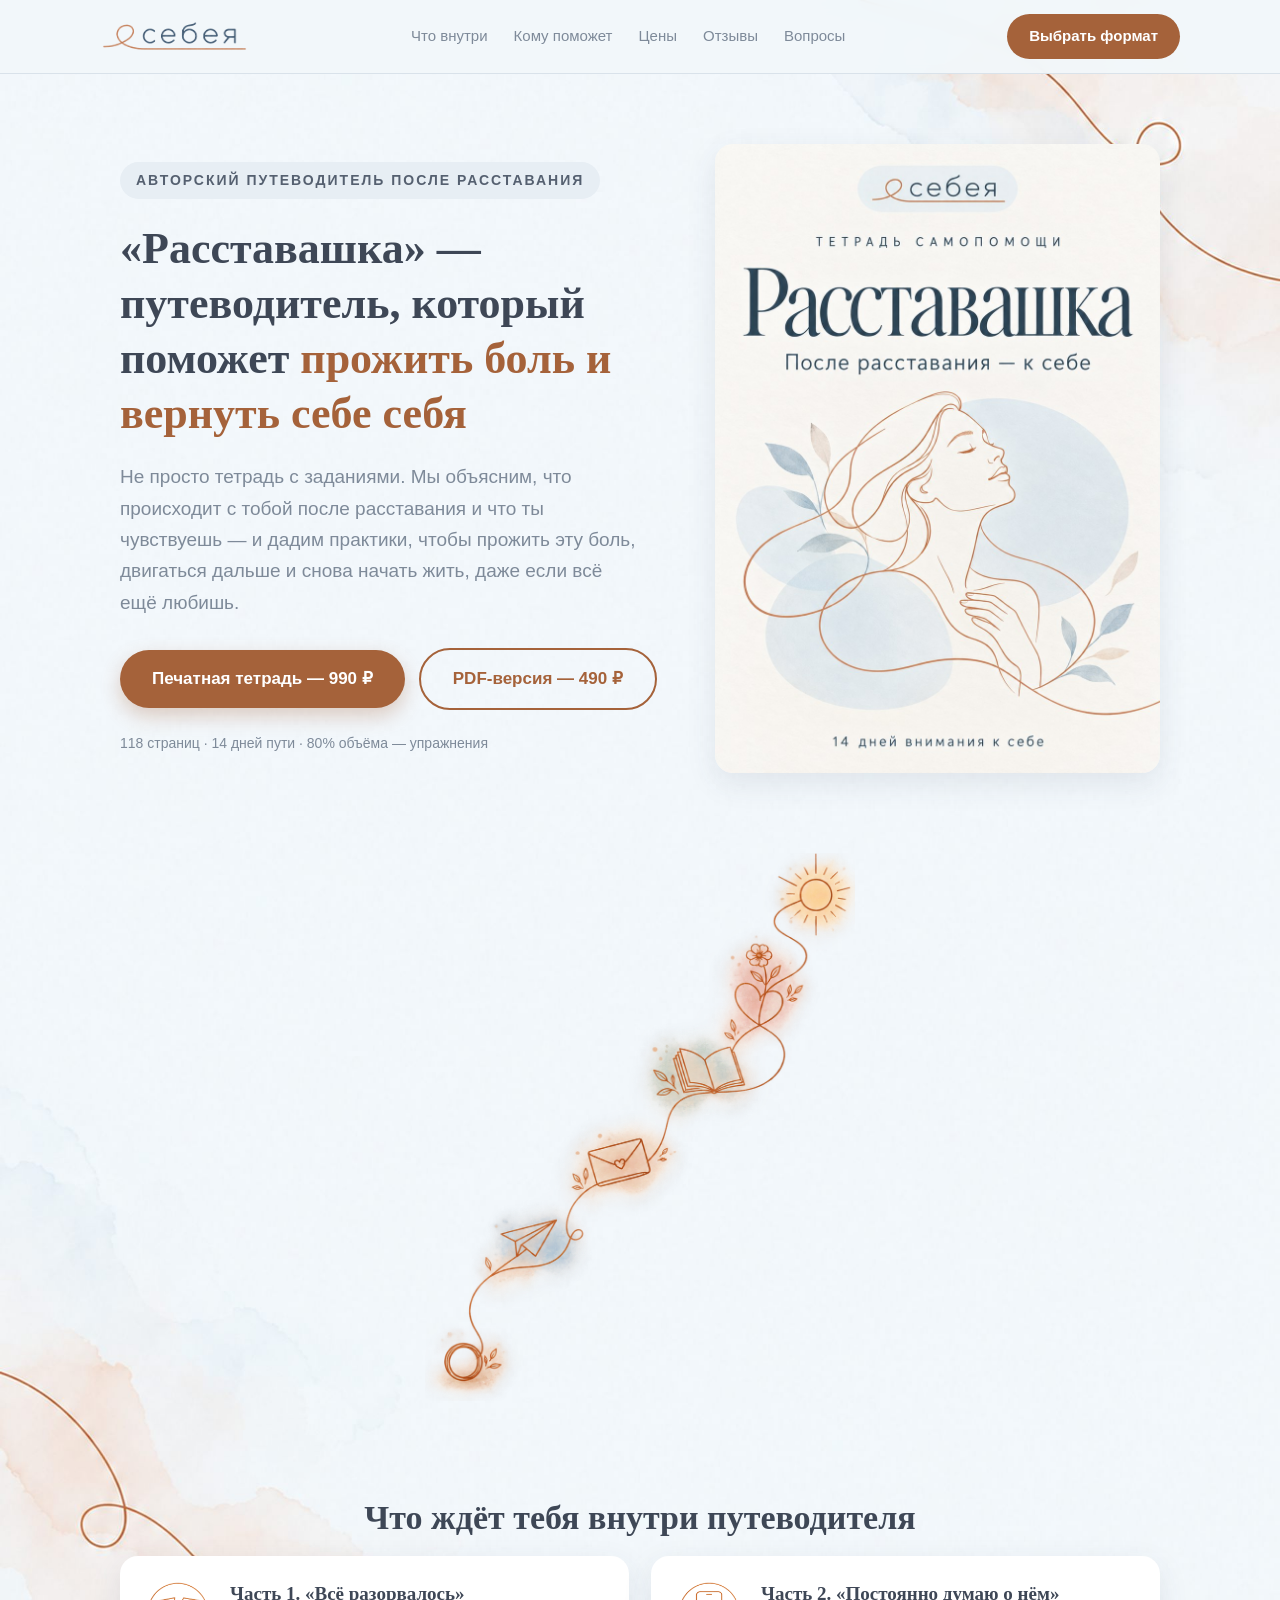
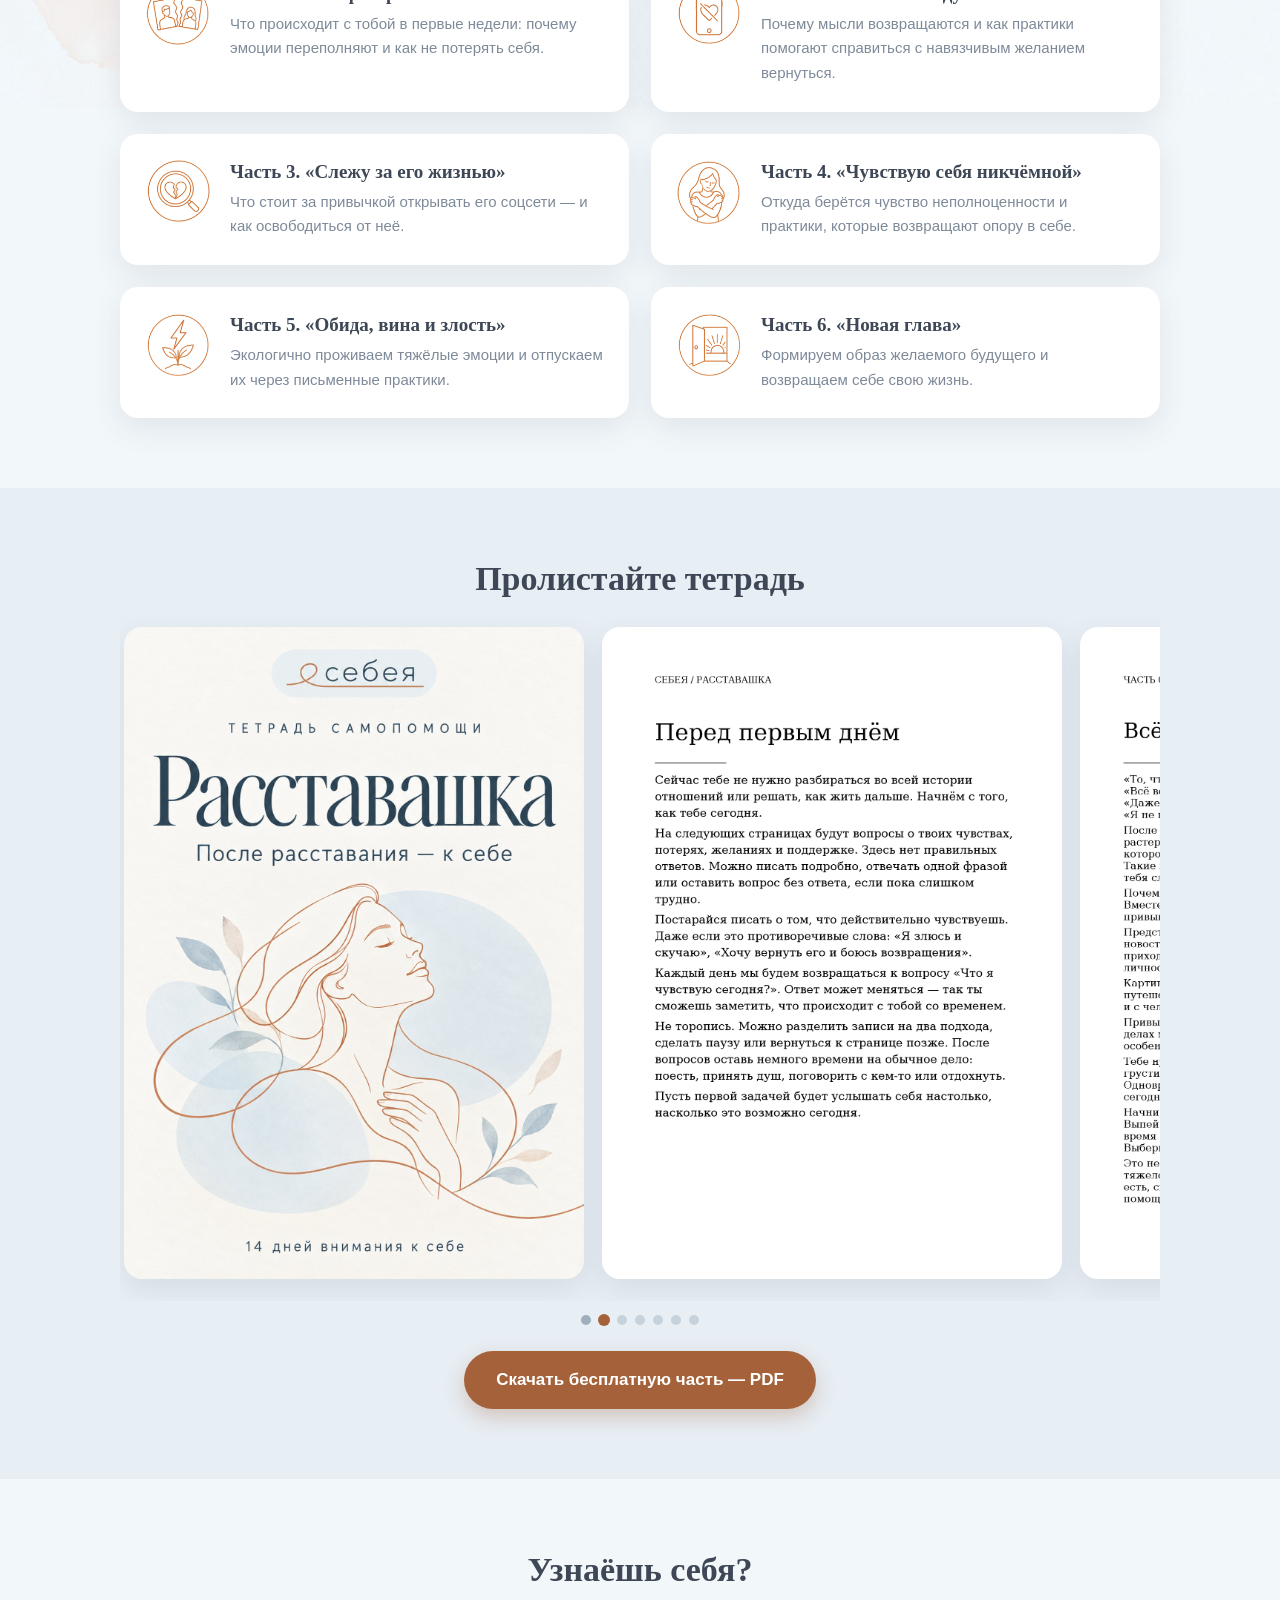
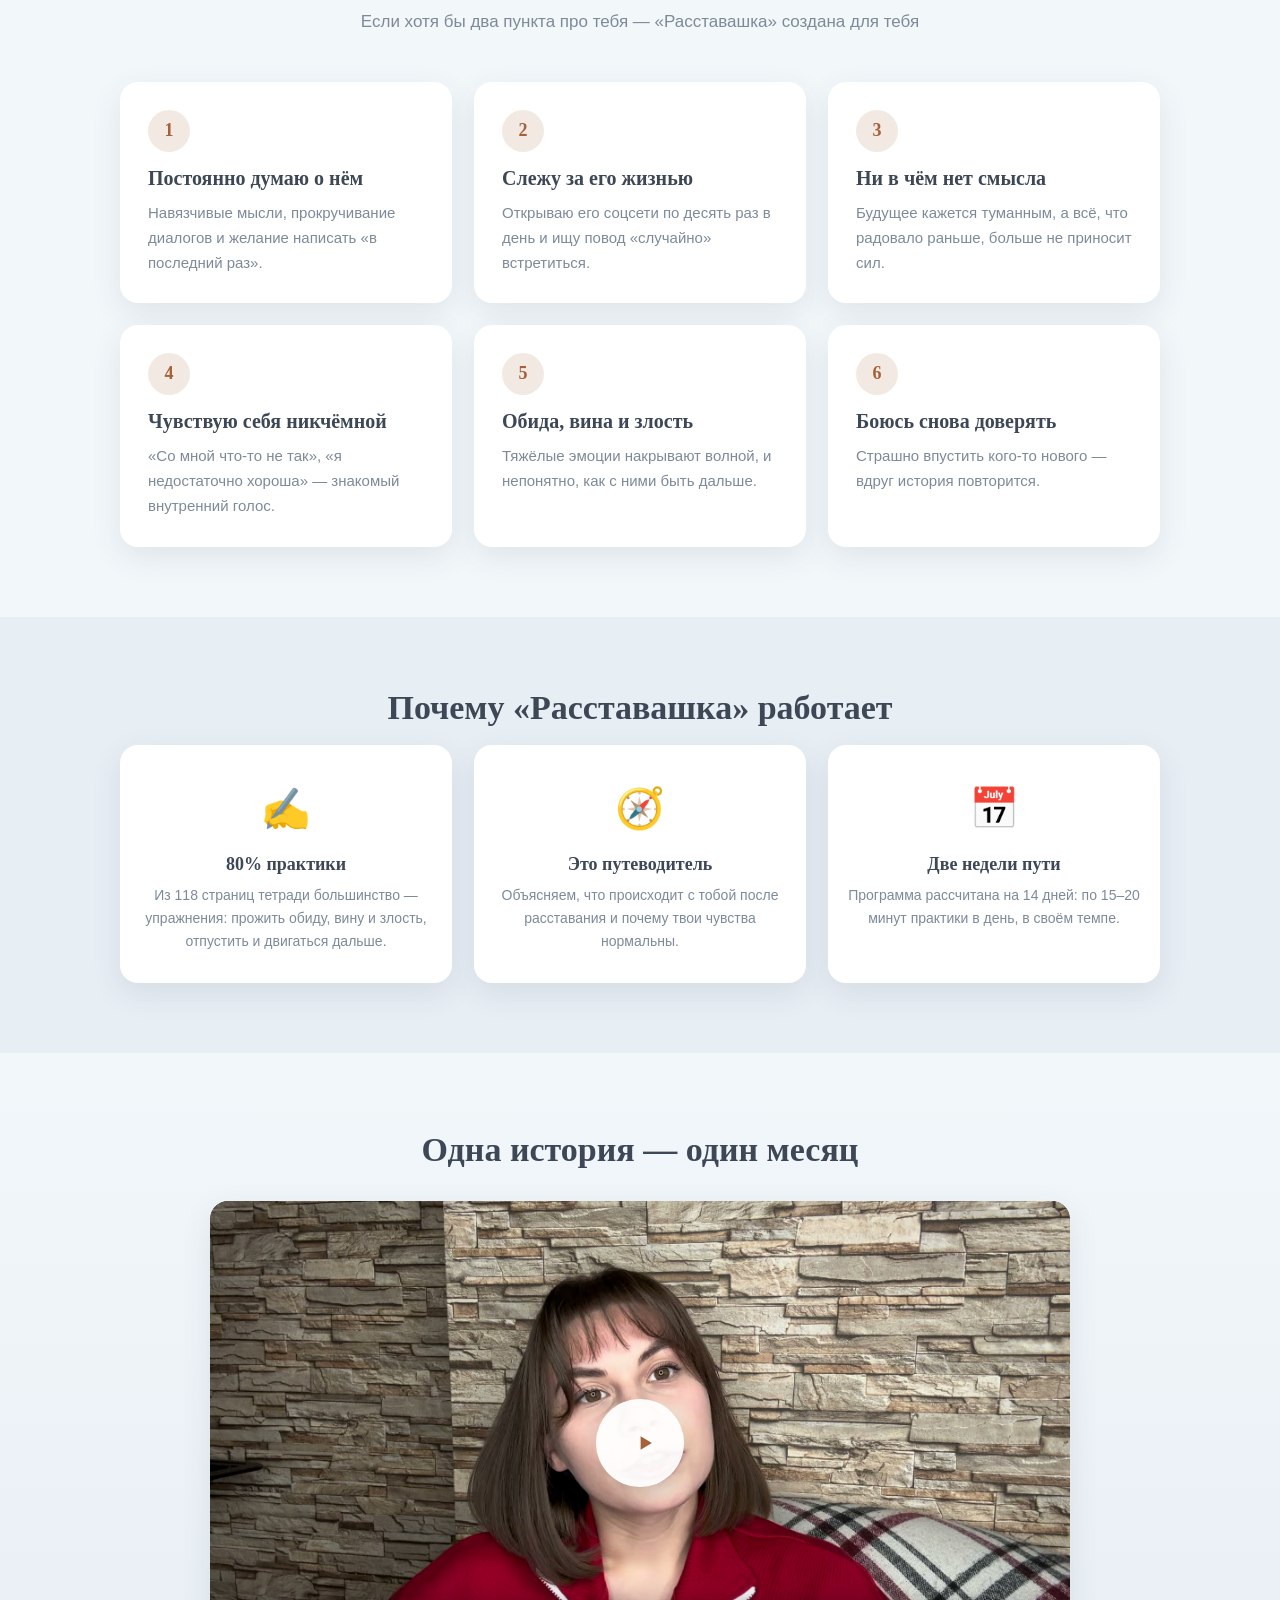
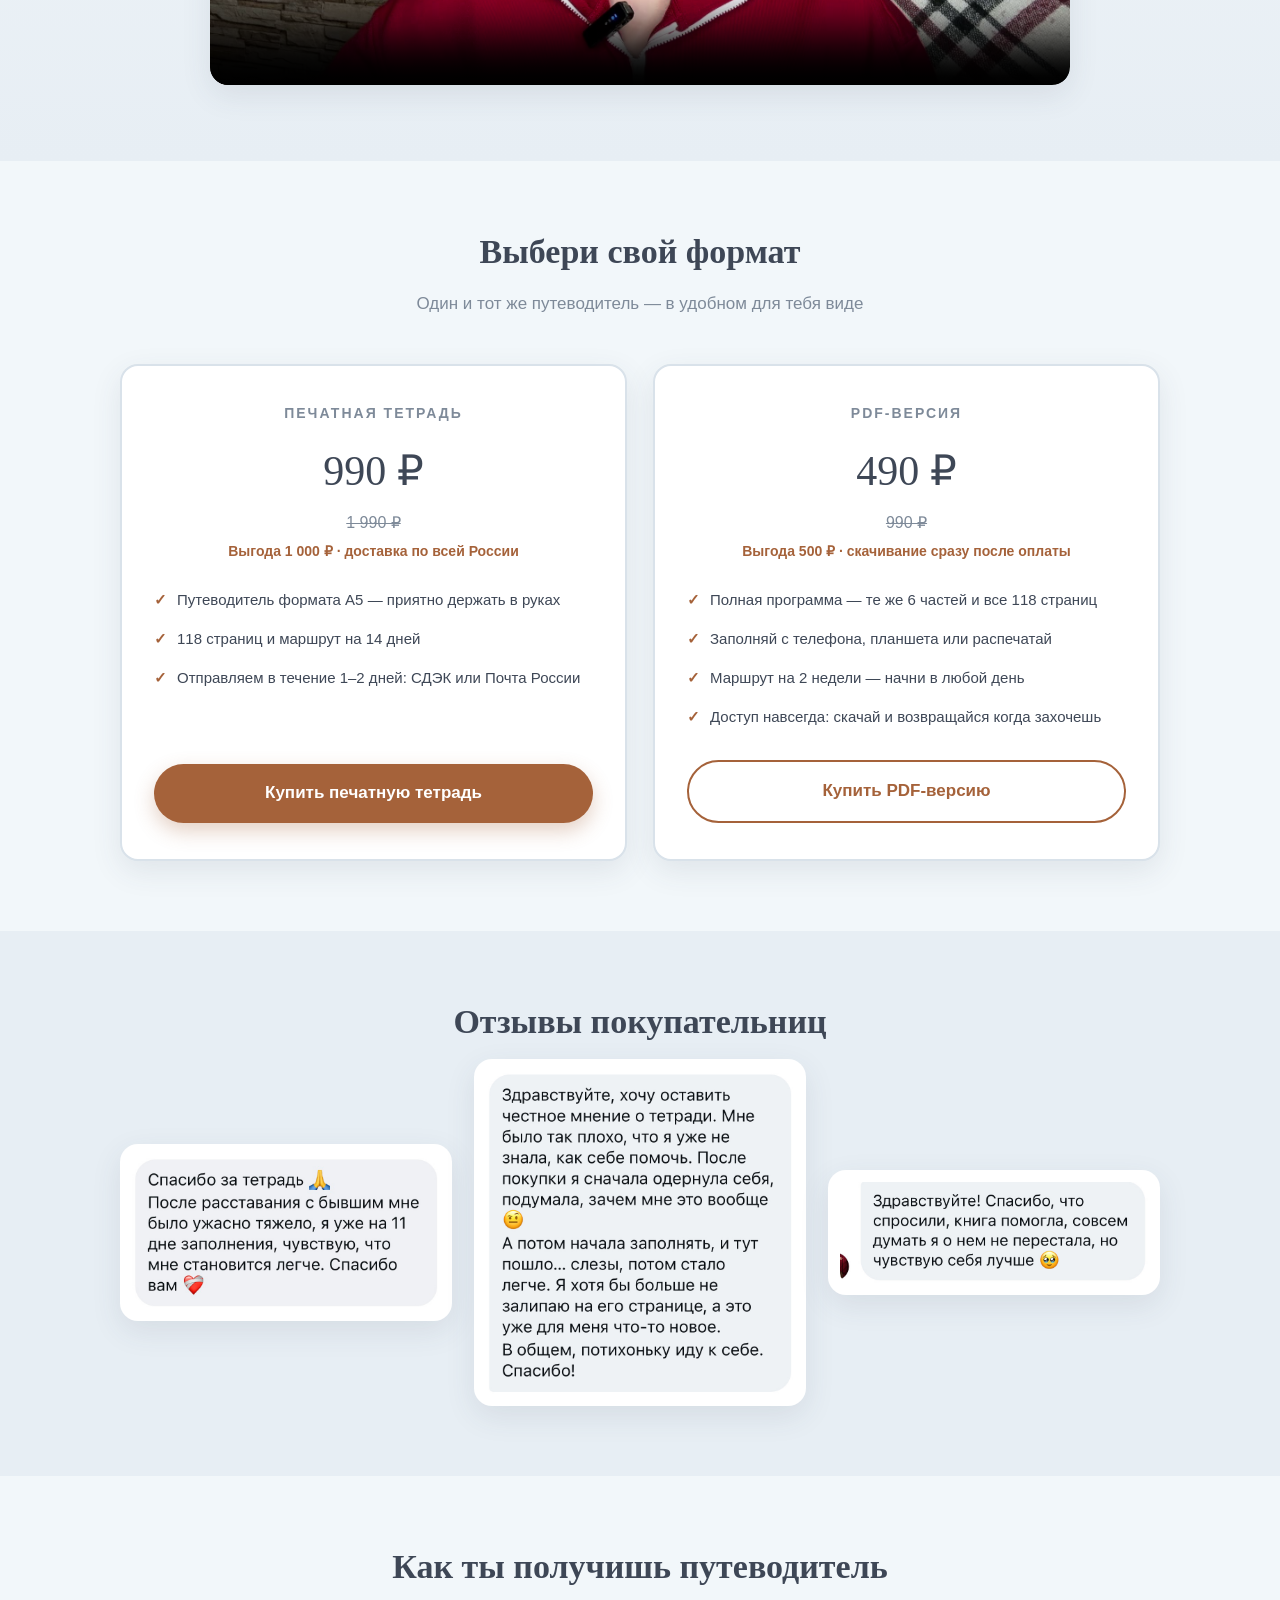
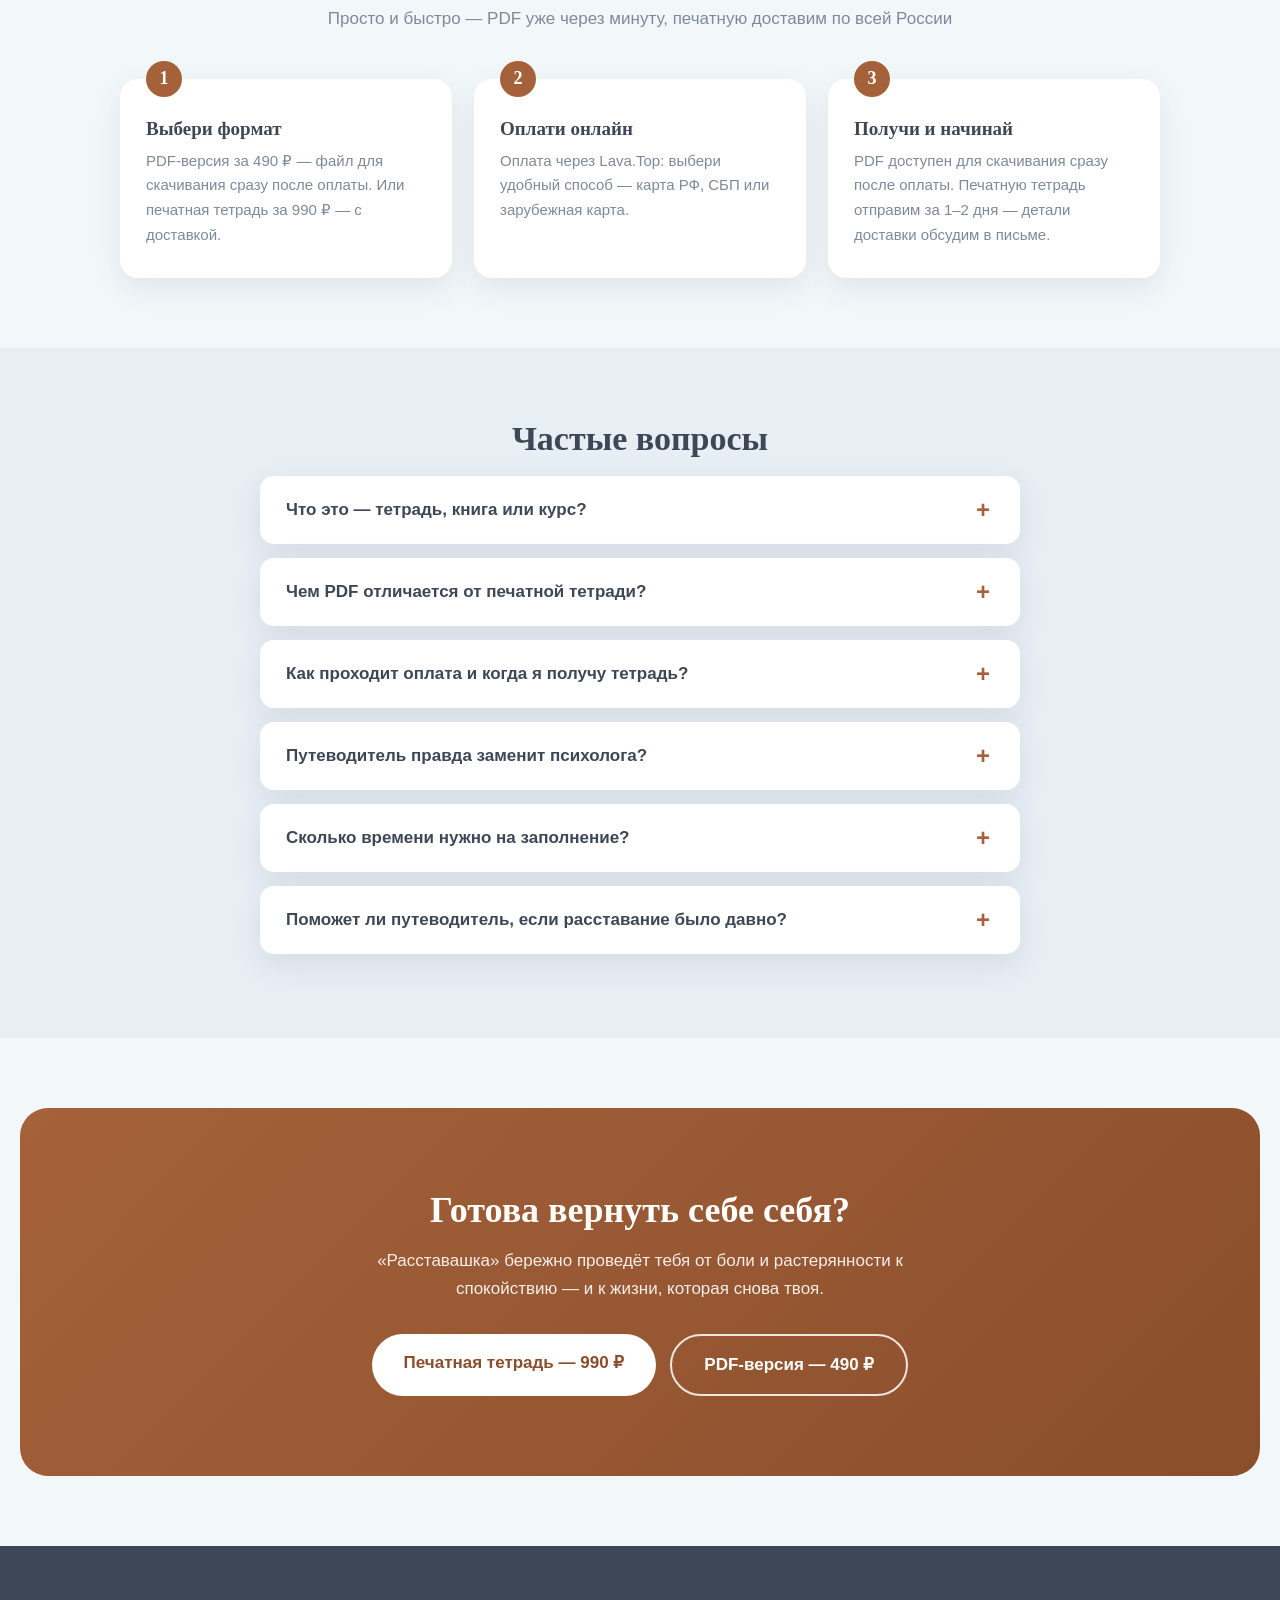
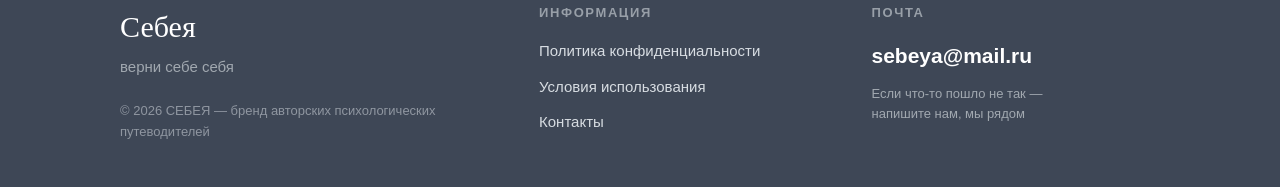
==== commit b69f6385: "Гипотеза цен: печать 990 ₽, PDF 490 ₽ (везде)" ====
--- a/index.html
+++ b/index.html
@@ -4,7 +4,7 @@
   <meta charset="UTF-8">
   <meta name="viewport" content="width=device-width, initial-scale=1.0">
   <title>Себея — путеводитель «Расставашка»: пережить расставание за 2 недели</title>
-  <meta name="description" content="«Расставашка» — авторский путеводитель после расставания: 118 страниц, путь на 14 дней, 80% объёма — упражнения. PDF за 990 ₽ или печатный за 1 990 ₽.">
+  <meta name="description" content="«Расставашка» — авторский путеводитель после расставания: 118 страниц, путь на 14 дней, 80% объёма — упражнения. PDF за 490 ₽ или печатный за 990 ₽.">
   <link rel="stylesheet" href="css/style.css?v=17">
   <link rel="icon" type="image/svg+xml" href="img/logo.svg">
 
@@ -48,8 +48,8 @@
         <h1>«Расставашка» — путеводитель, который поможет <em>прожить боль и вернуть себе себя</em></h1>
         <p class="lead">Не просто тетрадь с заданиями. Мы объясним, что происходит с тобой после расставания и что ты чувствуешь — и дадим практики, чтобы прожить эту боль, двигаться дальше и снова начать жить, даже если всё ещё любишь.</p>
         <div class="hero-actions">
-          <a href="#" class="btn btn-primary" data-buy="notebook">Печатная тетрадь — 1 990 ₽</a>
-          <a href="#" class="btn btn-ghost" data-buy="pdf">PDF-версия — 990 ₽</a>
+          <a href="#" class="btn btn-primary" data-buy="notebook">Печатная тетрадь — 990 ₽</a>
+          <a href="#" class="btn btn-ghost" data-buy="pdf">PDF-версия — 490 ₽</a>
         </div>
         <p class="hero-note">118 страниц · 14 дней пути · 80% объёма — упражнения</p>
       </div>
@@ -222,9 +222,9 @@
       <div class="plan-cards">
         <div class="plan">
           <div class="plan-name">Печатная тетрадь</div>
-          <div class="plan-price">1 990 ₽</div>
-          <div class="plan-old">3 990 ₽</div>
-          <div class="plan-save">Выгода 2 000 ₽ · доставка по всей России</div>
+          <div class="plan-price">990 ₽</div>
+          <div class="plan-old">1 990 ₽</div>
+          <div class="plan-save">Выгода 1 000 ₽ · доставка по всей России</div>
           <ul>
             <li>Путеводитель формата А5 — приятно держать в руках</li>
             <li>118 страниц и маршрут на 14 дней</li>
@@ -234,8 +234,9 @@
         </div>
         <div class="plan">
           <div class="plan-name">PDF-версия</div>
-          <div class="plan-price">990 ₽</div>
-          <div class="plan-save">Мгновенно на email после оплаты</div>
+          <div class="plan-price">490 ₽</div>
+          <div class="plan-old">990 ₽</div>
+          <div class="plan-save">Выгода 500 ₽ · скачивание сразу после оплаты</div>
           <ul>
             <li>Полная программа — те же 6 частей и все 118 страниц</li>
             <li>Заполняй с телефона, планшета или распечатай</li>
@@ -274,7 +275,7 @@
       <div class="steps">
         <div class="step">
           <h3>Выбери формат</h3>
-          <p>PDF-версия за 990 ₽ — файл для скачивания сразу после оплаты. Или печатная тетрадь за 1 990 ₽ — с доставкой.</p>
+          <p>PDF-версия за 490 ₽ — файл для скачивания сразу после оплаты. Или печатная тетрадь за 990 ₽ — с доставкой.</p>
         </div>
         <div class="step">
           <h3>Оплати онлайн</h3>
@@ -299,7 +300,7 @@
         </details>
         <details>
           <summary>Чем PDF отличается от печатной тетради?</summary>
-          <p>Содержание одинаковое: все 6 частей и все 118 страниц. PDF за 990 ₽ — сразу после оплаты открывается доступ к файлу для скачивания: заполняешь с телефона или распечатываешь. Печатная тетрадь за 1 990 ₽ — это красивый физический путеводитель формата А5, который мы отправляем доставкой по России.</p>
+          <p>Содержание одинаковое: все 6 частей и все 118 страниц. PDF за 490 ₽ — сразу после оплаты открывается доступ к файлу для скачивания: заполняешь с телефона или распечатываешь. Печатная тетрадь за 990 ₽ — это красивый физический путеводитель формата А5, который мы отправляем доставкой по России.</p>
         </details>
         <details>
           <summary>Как проходит оплата и когда я получу тетрадь?</summary>
@@ -307,7 +308,7 @@
         </details>
         <details>
           <summary>Путеводитель правда заменит психолога?</summary>
-          <p>Внутри — те же практики и техники, которые психолог даёт на сессиях по проработке расставания, только ты проходишь их сама и в своём темпе, за 1 990 ₽ вместо 30 000 ₽ за курс из 10 сессий. При этом при глубоких травмах и острых состояниях (депрессия, панические атаки) мы честно рекомендуем живого специалиста — путеводитель в таких случаях работает как поддержка, а не как замена терапии.</p>
+          <p>Внутри — те же практики и техники, которые психолог даёт на сессиях по проработке расставания, только ты проходишь их сама и в своём темпе, за 990 ₽ вместо 30 000 ₽ за курс из 10 сессий. При этом при глубоких травмах и острых состояниях (депрессия, панические атаки) мы честно рекомендуем живого специалиста — путеводитель в таких случаях работает как поддержка, а не как замена терапии.</p>
         </details>
         <details>
           <summary>Сколько времени нужно на заполнение?</summary>
@@ -326,8 +327,8 @@
     <h2>Готова вернуть себе себя?</h2>
     <p>«Расставашка» бережно проведёт тебя от боли и растерянности к спокойствию — и к жизни, которая снова твоя.</p>
     <div class="final-cta-actions">
-      <a href="#" class="btn" data-buy="notebook">Печатная тетрадь — 1 990 ₽</a>
-      <a href="#" class="btn btn-ghost" data-buy="pdf">PDF-версия — 990 ₽</a>
+      <a href="#" class="btn" data-buy="notebook">Печатная тетрадь — 990 ₽</a>
+      <a href="#" class="btn btn-ghost" data-buy="pdf">PDF-версия — 490 ₽</a>
     </div>
   </div>
 
@@ -355,6 +356,6 @@
     </div>
   </footer>
 
-  <script src="js/main.js?v=13"></script>
+  <script src="js/main.js?v=14"></script>
 </body>
 </html>
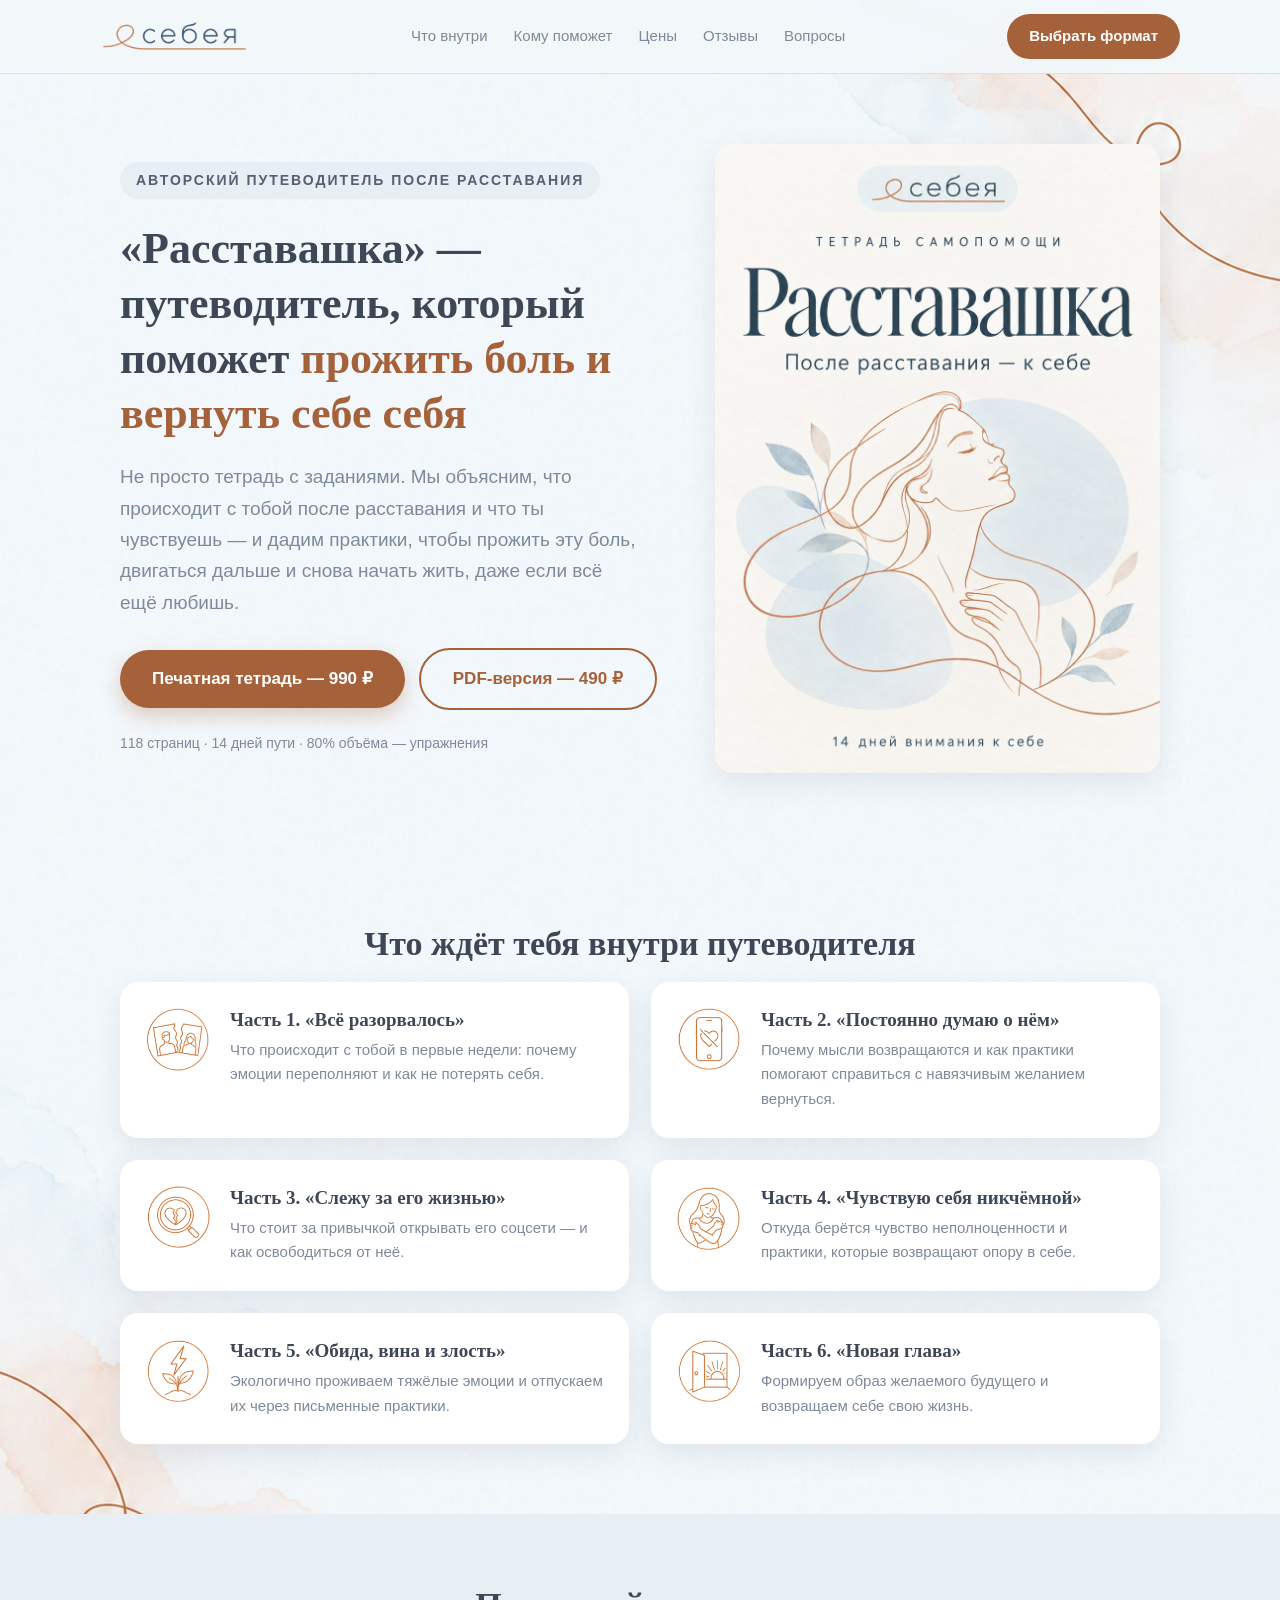
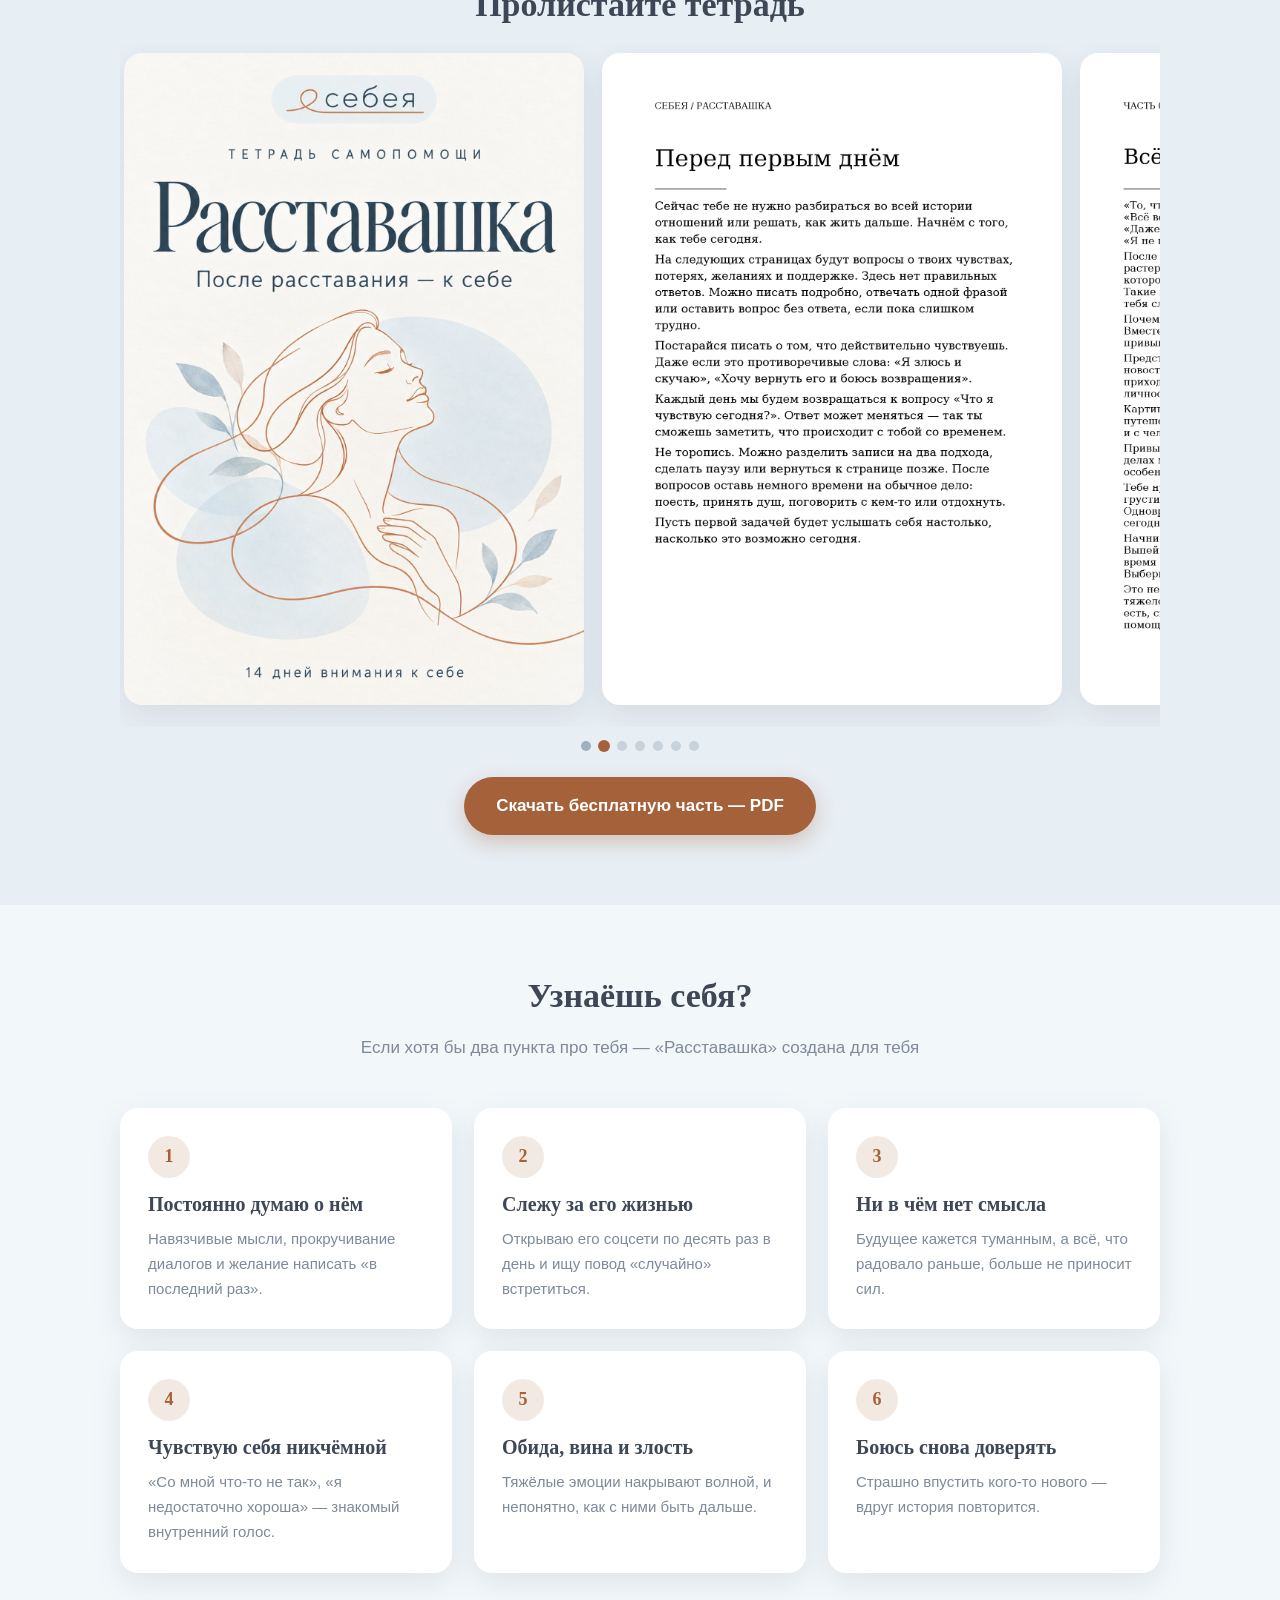
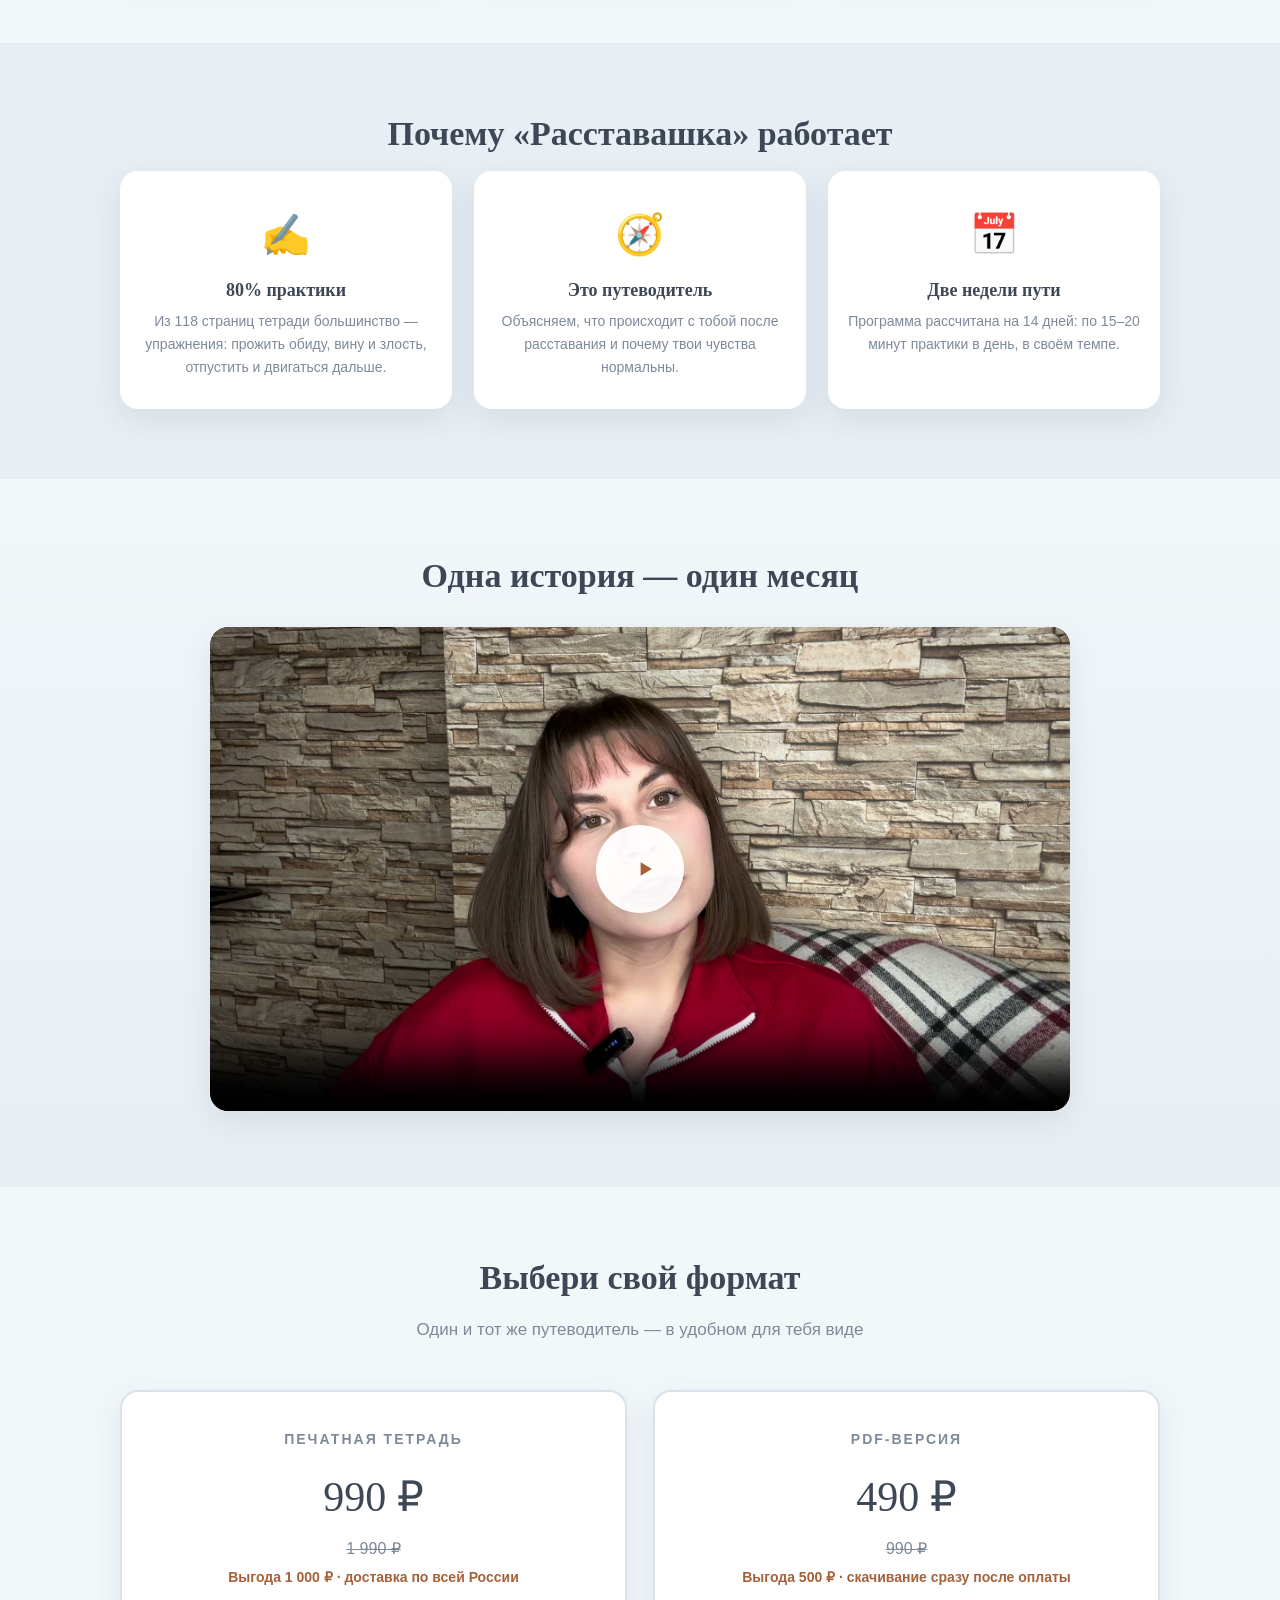
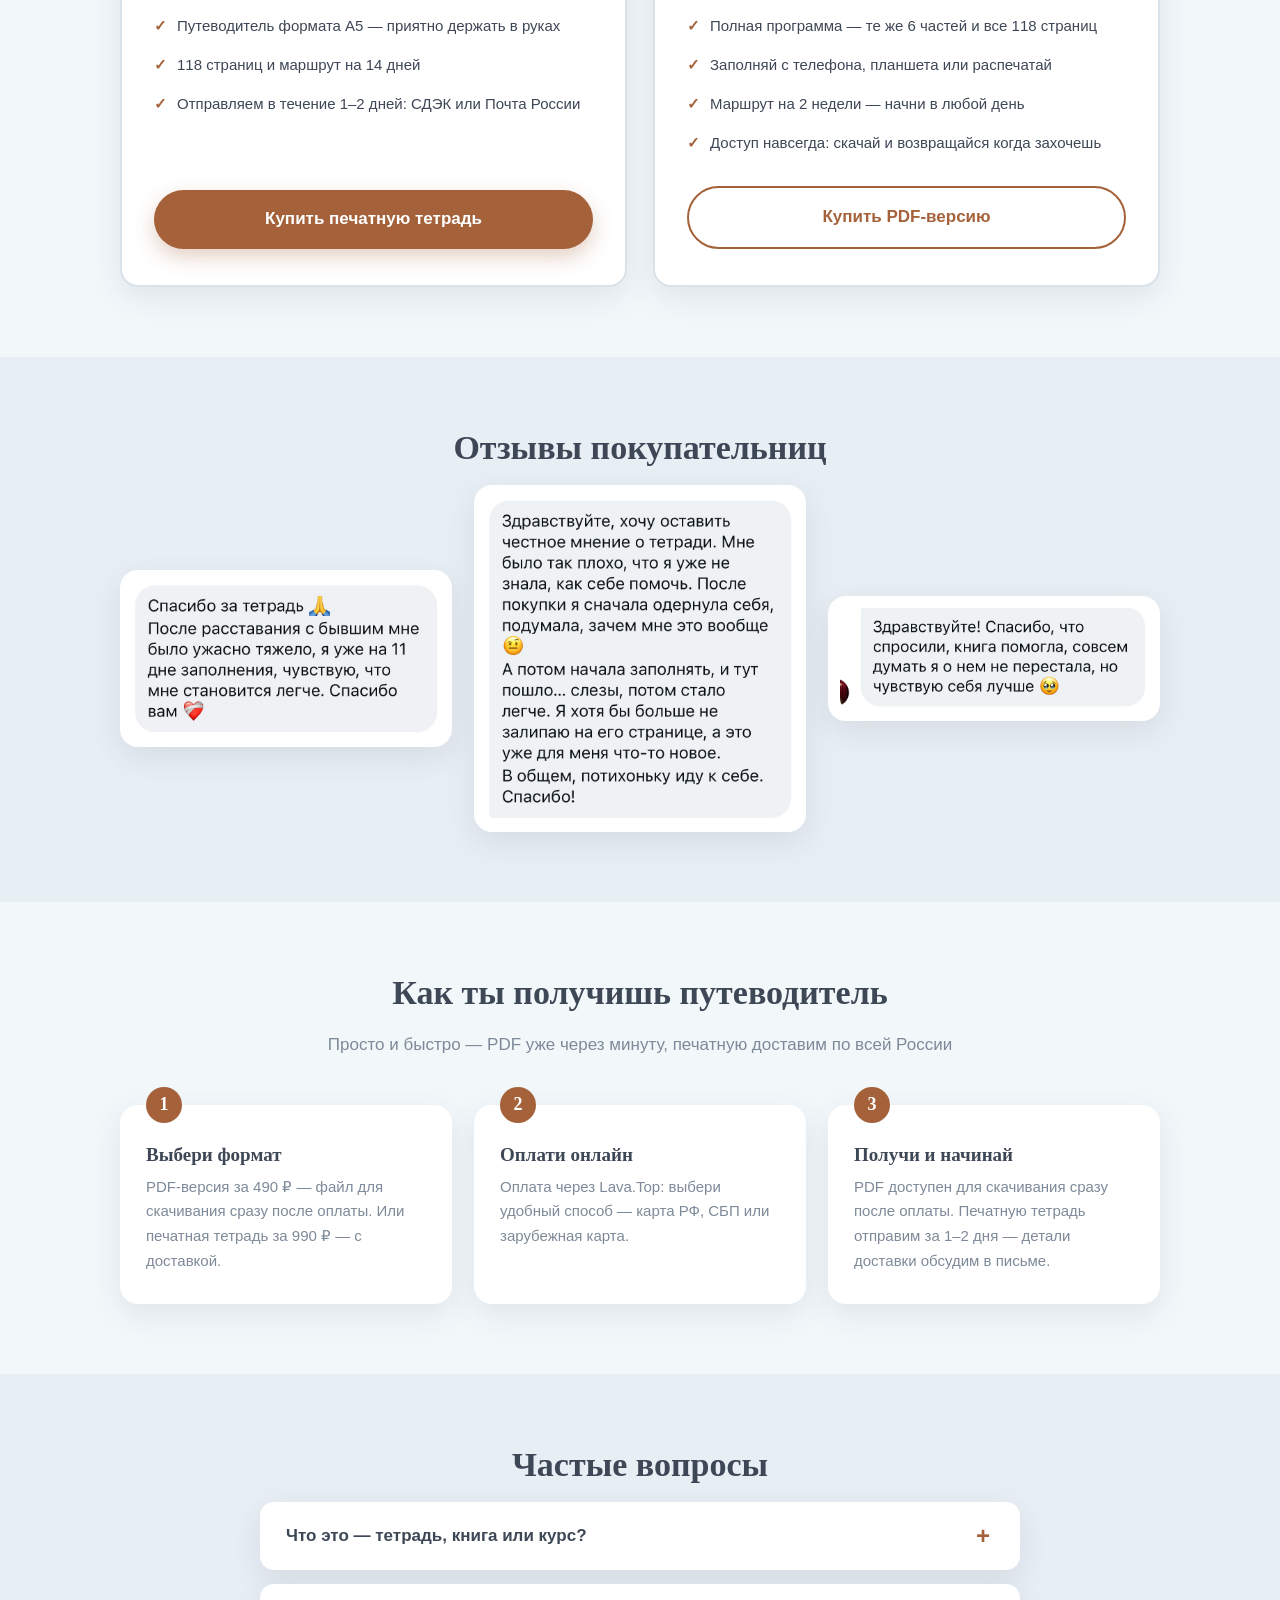
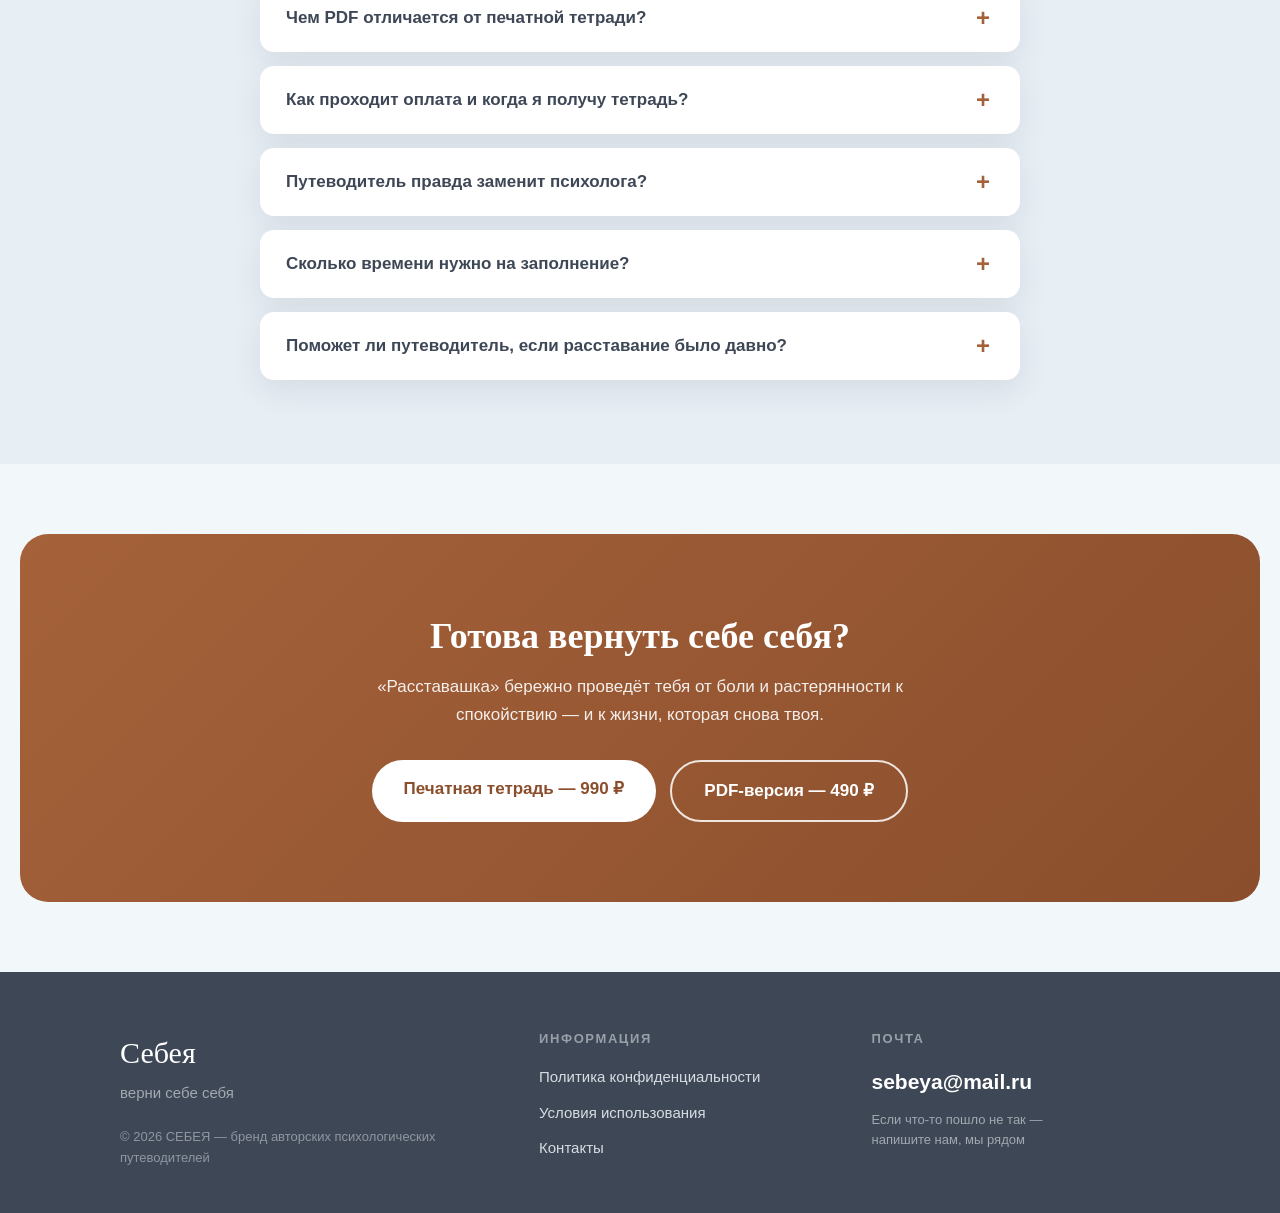
==== commit 348bf55c: "Убрать декоративную полосу после шапки (hero-art)" ====
--- a/index.html
+++ b/index.html
@@ -57,11 +57,6 @@
         <img src="img/cover.jpg" alt="Обложка авторского путеводителя «Расставашка» — «Бережно пережить расставание и вернуться к себе»">
       </div>
     </div>
-  </section>
-
-  <!-- Декоративная полоса после hero -->
-  <section class="decor-band" aria-hidden="true">
-    <img src="img/hero-art.png" alt="">
   </section>
 
   <!-- Что внутри -->
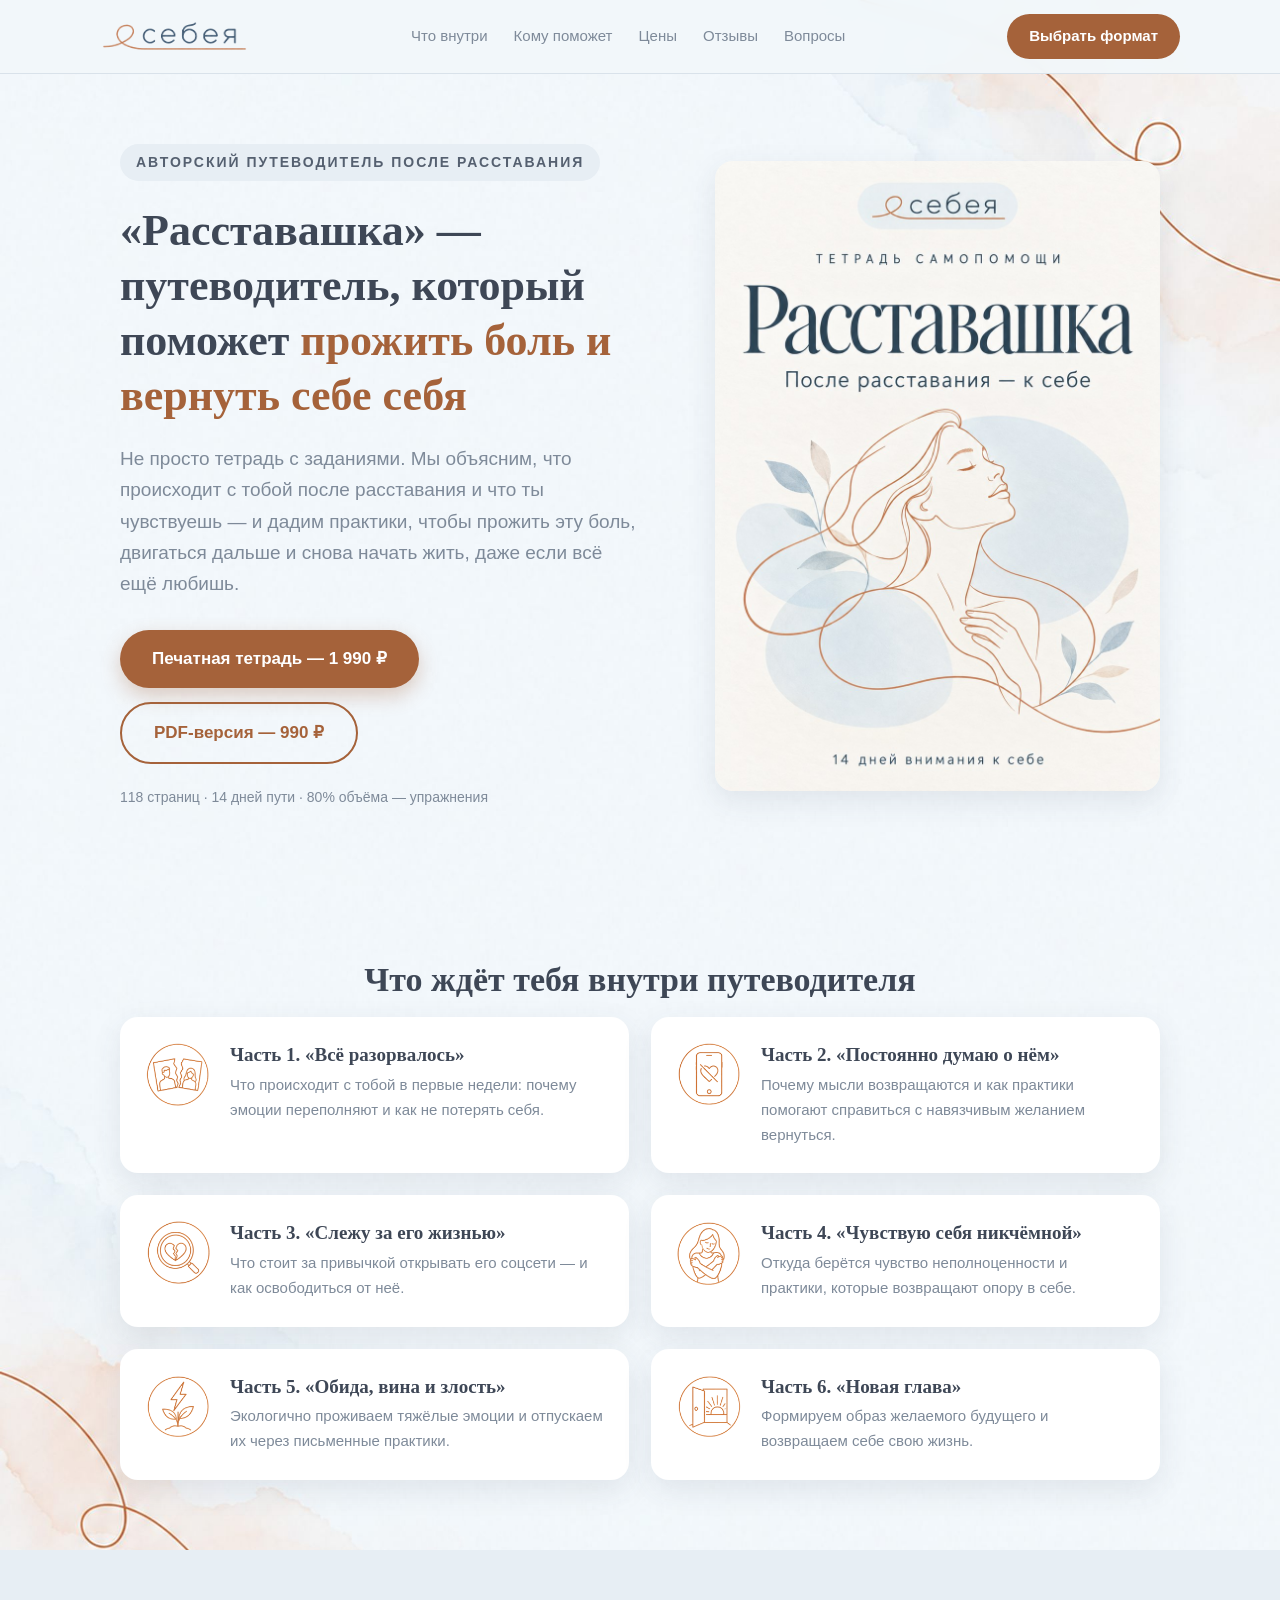
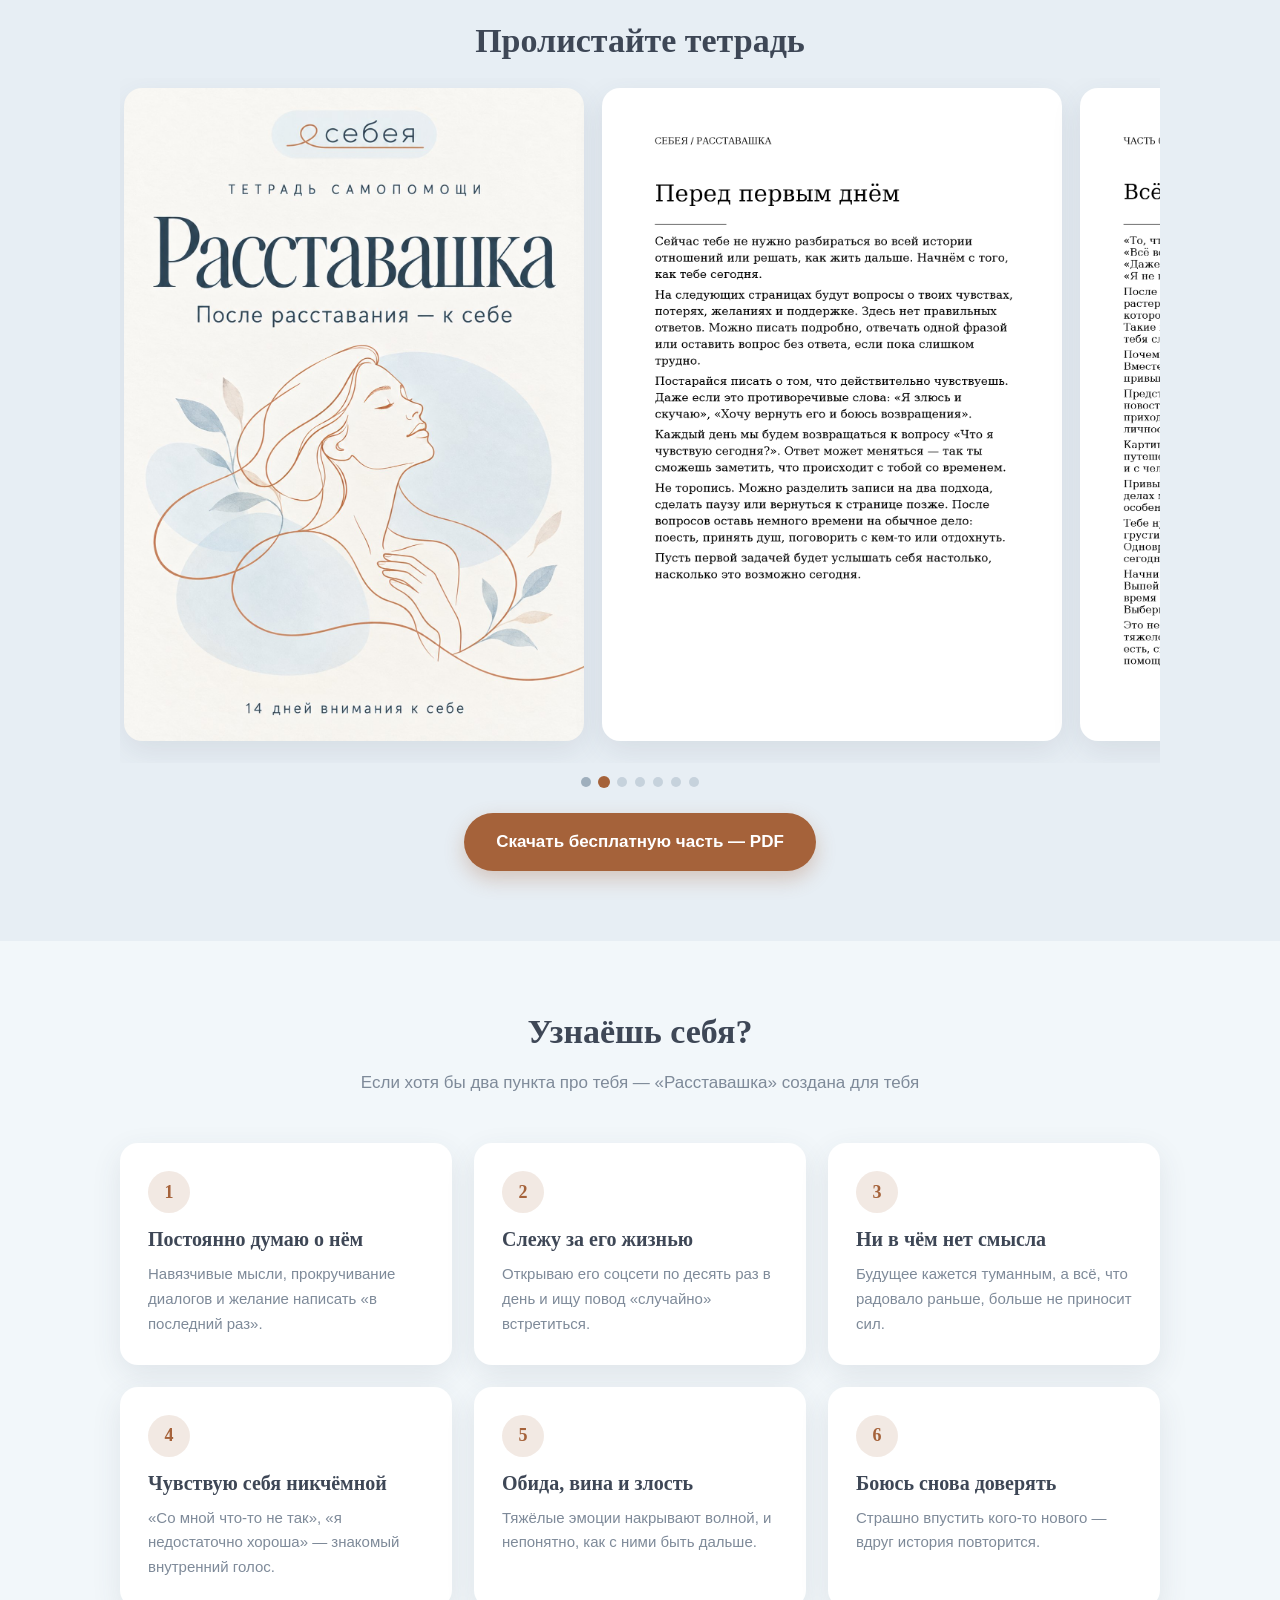
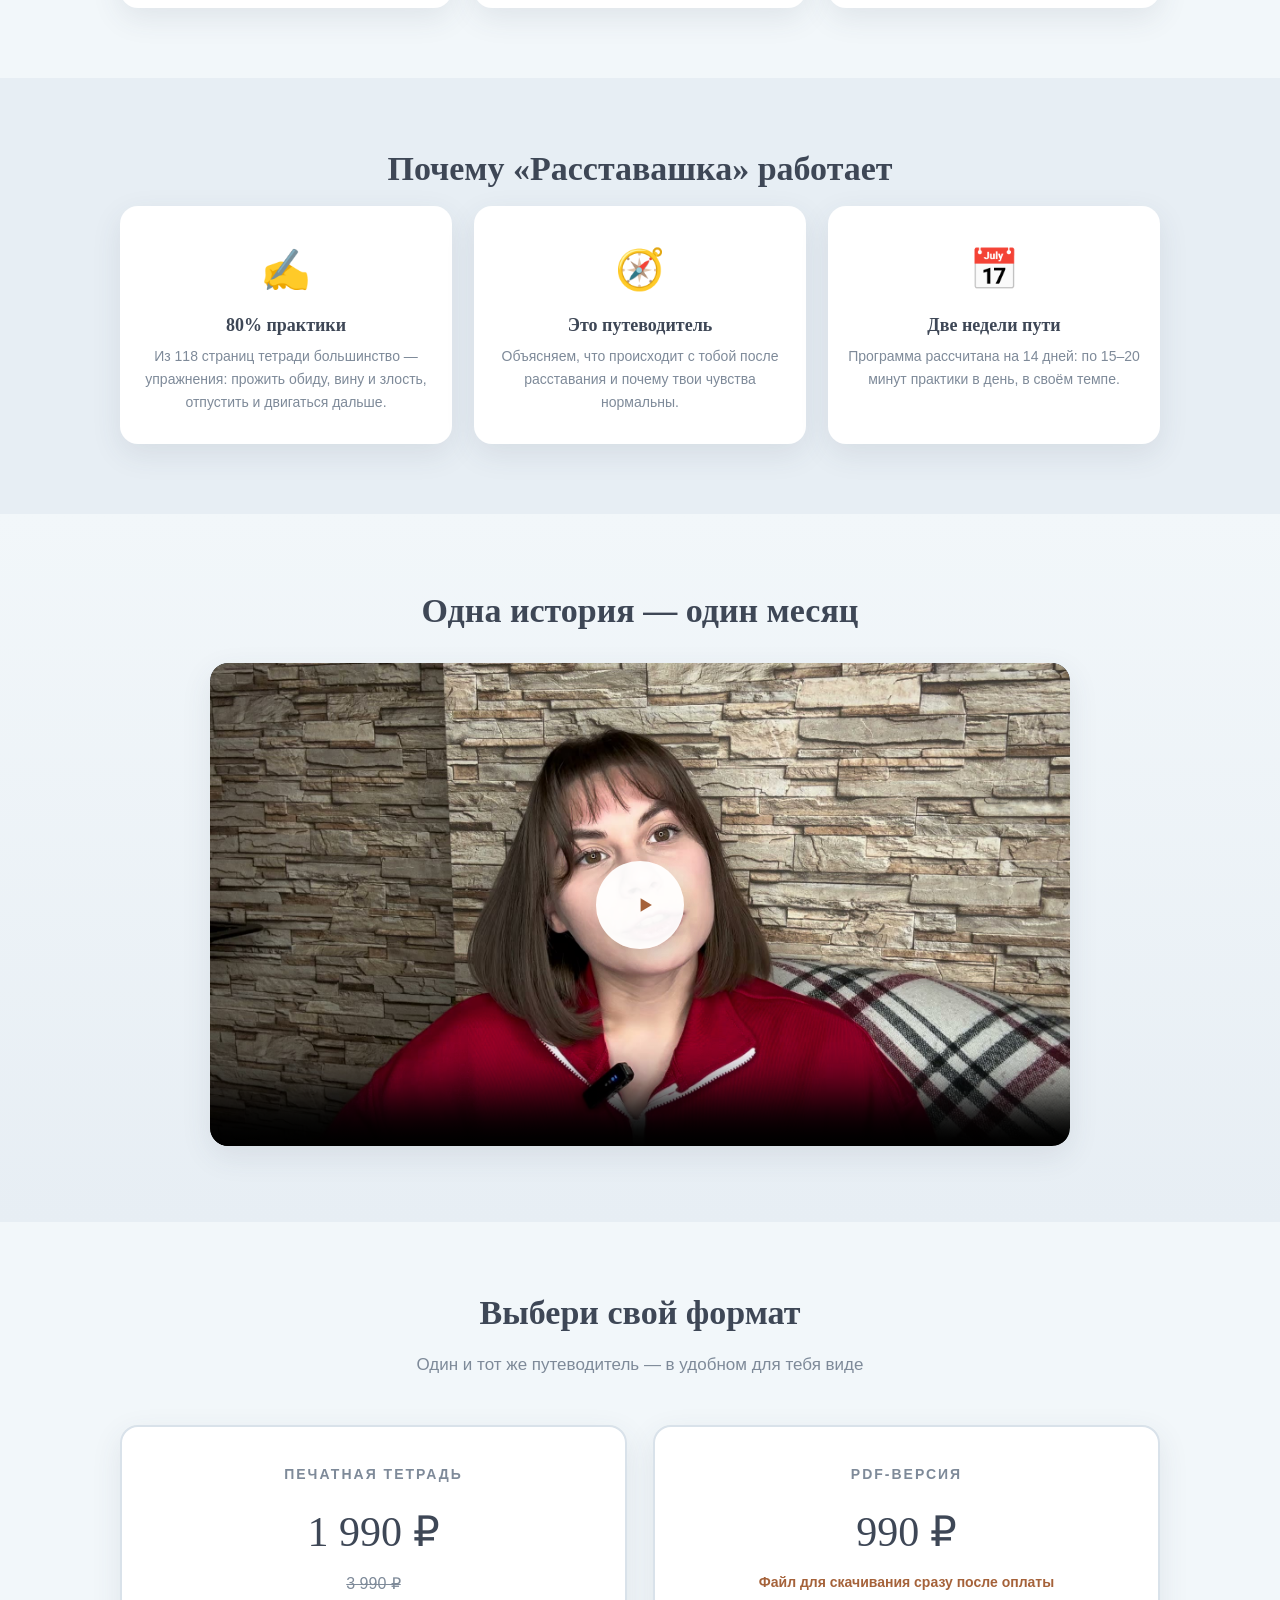
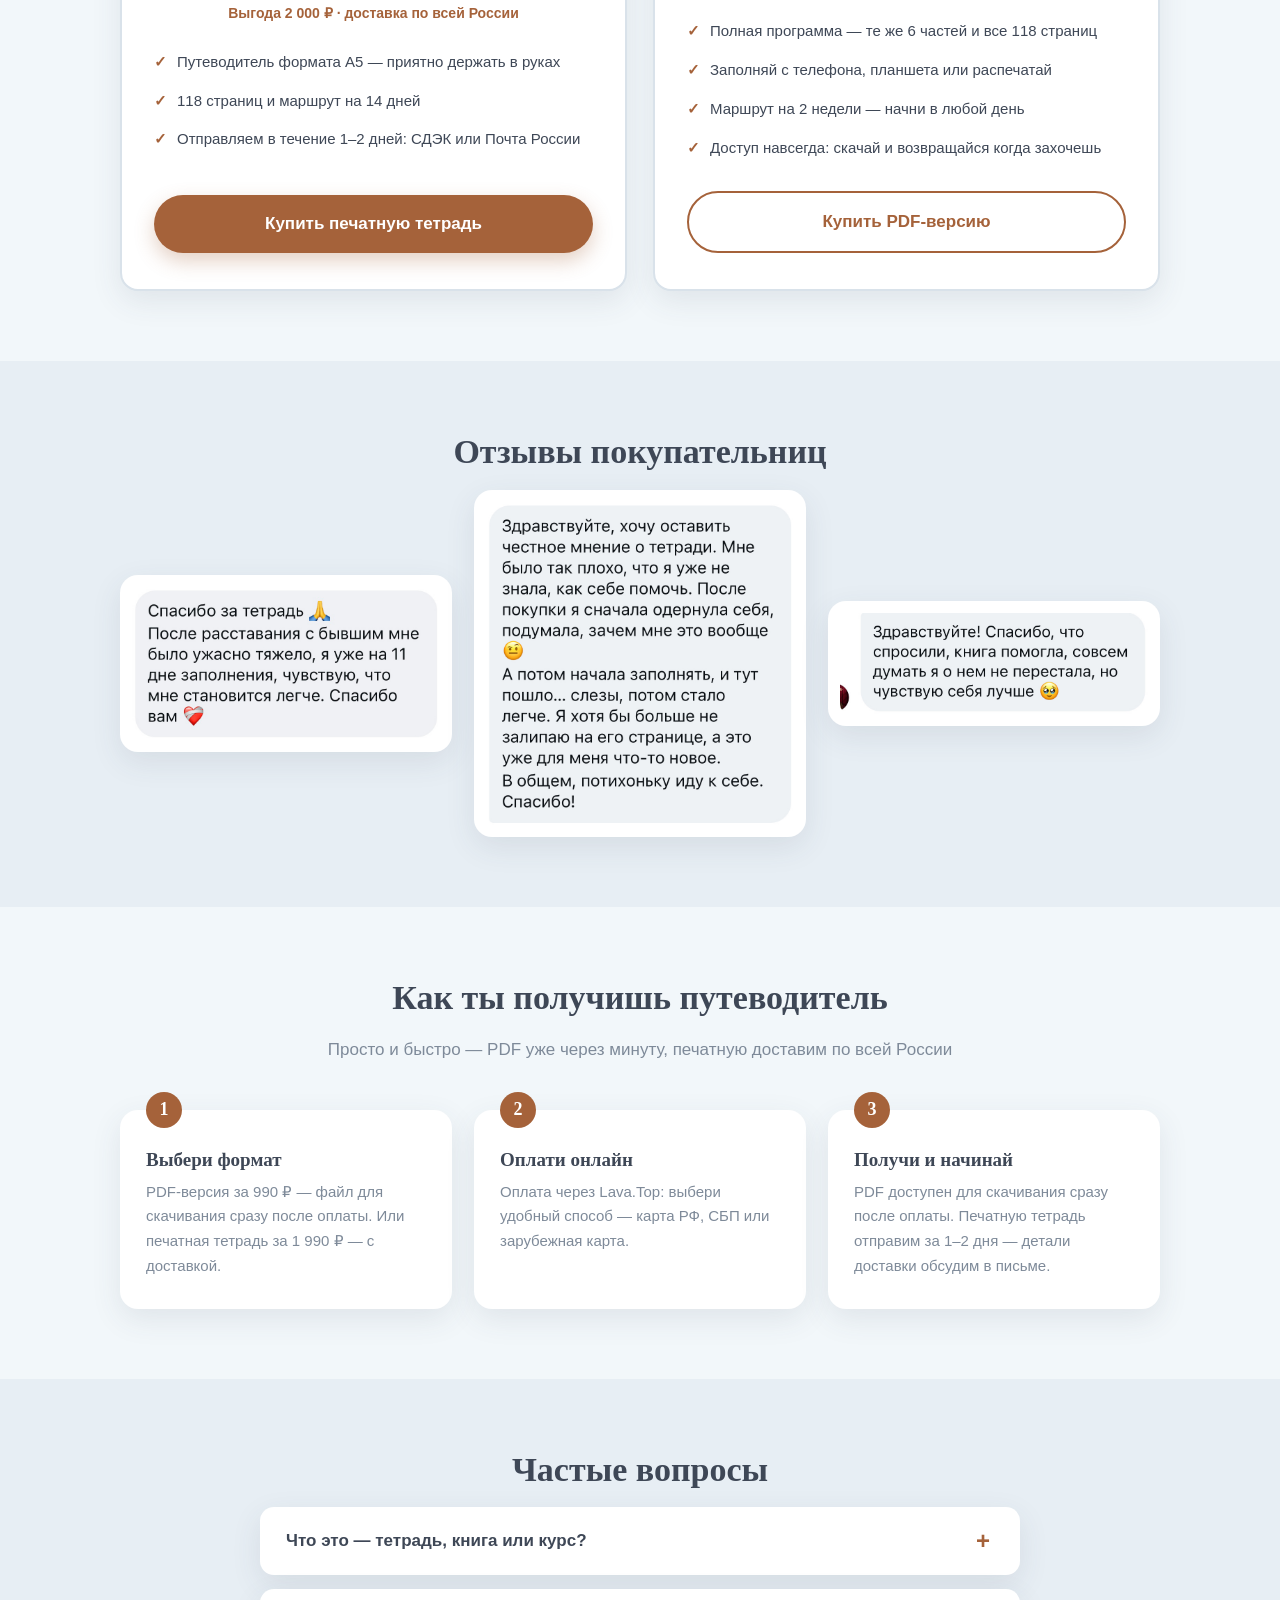
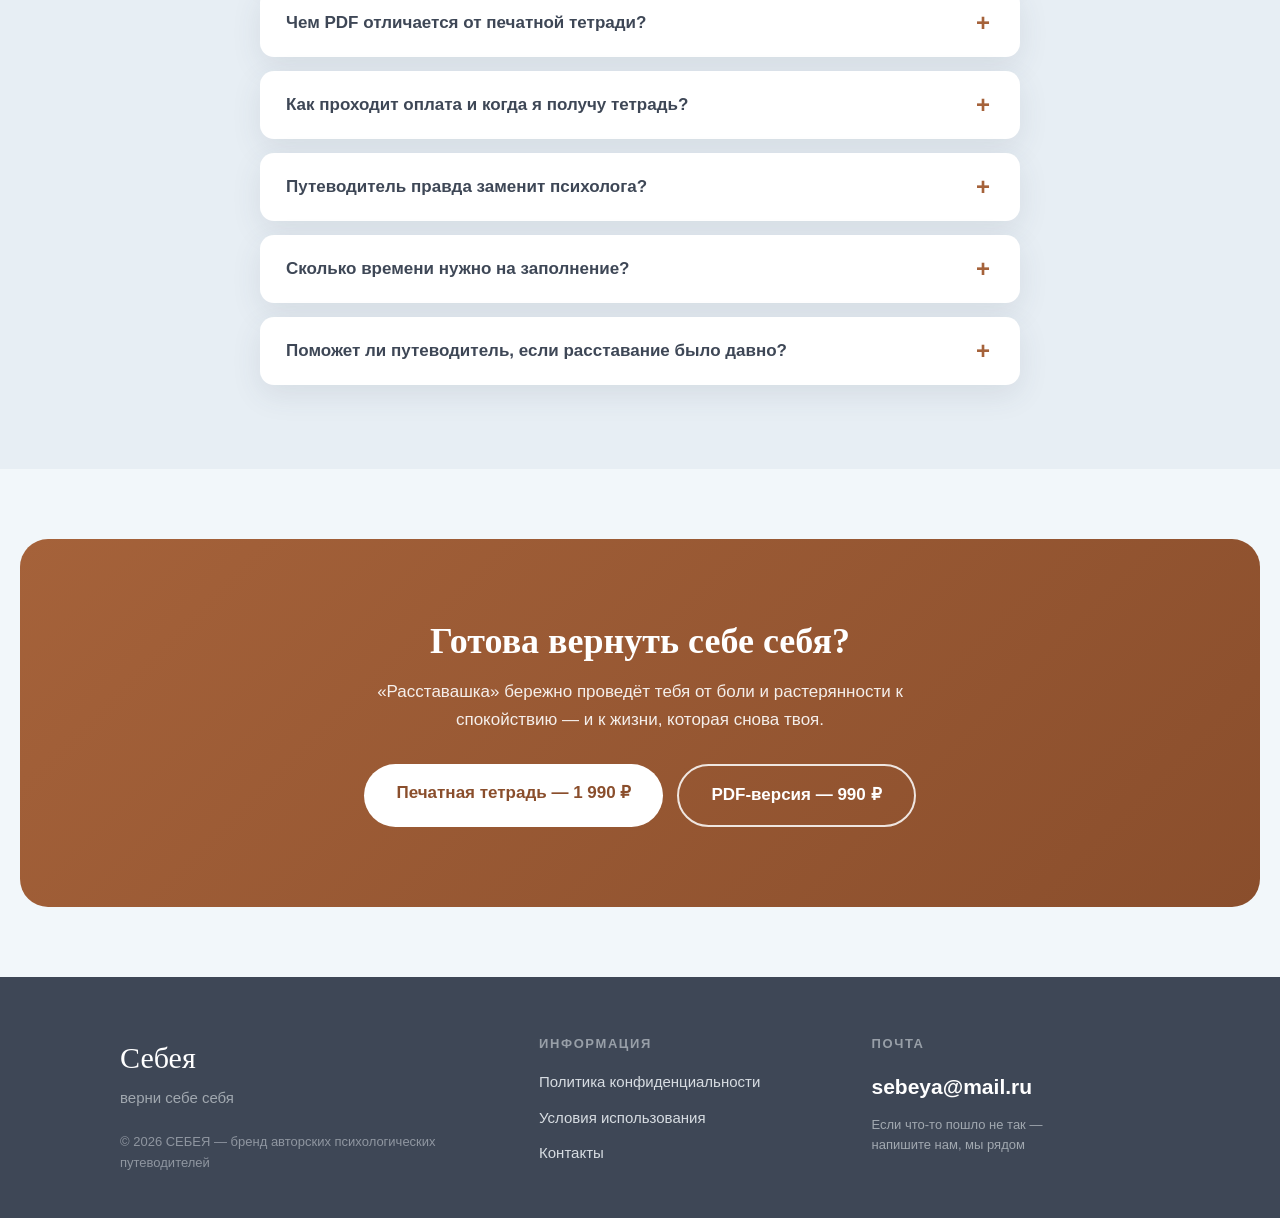
==== commit 9785051f: "Возврат цен 990/1990 + Meta Pixel" ====
--- a/index.html
+++ b/index.html
@@ -4,7 +4,7 @@
   <meta charset="UTF-8">
   <meta name="viewport" content="width=device-width, initial-scale=1.0">
   <title>Себея — путеводитель «Расставашка»: пережить расставание за 2 недели</title>
-  <meta name="description" content="«Расставашка» — авторский путеводитель после расставания: 118 страниц, путь на 14 дней, 80% объёма — упражнения. PDF за 490 ₽ или печатный за 990 ₽.">
+  <meta name="description" content="«Расставашка» — авторский путеводитель после расставания: 118 страниц, путь на 14 дней, 80% объёма — упражнения. PDF за 990 ₽ или печатный за 1 990 ₽.">
   <link rel="stylesheet" href="css/style.css?v=17">
   <link rel="icon" type="image/svg+xml" href="img/logo.svg">
 
@@ -20,6 +20,24 @@
       ym(113660247, 'init', {ssr:true, webvisor:true, clickmap:true, ecommerce:"dataLayer", referrer: document.referrer, url: location.href, accurateTrackBounce:true, trackLinks:true});
   </script>
   <!-- /Yandex.Metrika counter -->
+
+  <!-- Meta Pixel Code -->
+  <script>
+  !function(f,b,e,v,n,t,s)
+  {if(f.fbq)return;n=f.fbq=function(){n.callMethod?
+  n.callMethod.apply(n,arguments):n.queue.push(arguments)};
+  if(!f._fbq)f._fbq=n;n.push=n;n.loaded=!0;n.version='2.0';
+  n.queue=[];t=b.createElement(e);t.async=!0;
+  t.src=v;s=b.getElementsByTagName(e)[0];
+  s.parentNode.insertBefore(t,s)}(window, document,'script',
+  'https://connect.facebook.net/en_US/fbevents.js');
+  fbq('init', '2570141703498992');
+  fbq('track', 'PageView');
+  </script>
+  <noscript><img height="1" width="1" style="display:none"
+  src="https://www.facebook.com/tr?id=2570141703498992&ev=PageView&noscript=1"
+  /></noscript>
+  <!-- End Meta Pixel Code -->
 </head>
 <body>
   <noscript><div><img src="https://mc.yandex.ru/watch/113660247" style="position:absolute; left:-9999px;" alt="" /></div></noscript>
@@ -48,8 +66,8 @@
         <h1>«Расставашка» — путеводитель, который поможет <em>прожить боль и вернуть себе себя</em></h1>
         <p class="lead">Не просто тетрадь с заданиями. Мы объясним, что происходит с тобой после расставания и что ты чувствуешь — и дадим практики, чтобы прожить эту боль, двигаться дальше и снова начать жить, даже если всё ещё любишь.</p>
         <div class="hero-actions">
-          <a href="#" class="btn btn-primary" data-buy="notebook">Печатная тетрадь — 990 ₽</a>
-          <a href="#" class="btn btn-ghost" data-buy="pdf">PDF-версия — 490 ₽</a>
+          <a href="#" class="btn btn-primary" data-buy="notebook">Печатная тетрадь — 1 990 ₽</a>
+          <a href="#" class="btn btn-ghost" data-buy="pdf">PDF-версия — 990 ₽</a>
         </div>
         <p class="hero-note">118 страниц · 14 дней пути · 80% объёма — упражнения</p>
       </div>
@@ -217,9 +235,9 @@
       <div class="plan-cards">
         <div class="plan">
           <div class="plan-name">Печатная тетрадь</div>
-          <div class="plan-price">990 ₽</div>
-          <div class="plan-old">1 990 ₽</div>
-          <div class="plan-save">Выгода 1 000 ₽ · доставка по всей России</div>
+          <div class="plan-price">1 990 ₽</div>
+          <div class="plan-old">3 990 ₽</div>
+          <div class="plan-save">Выгода 2 000 ₽ · доставка по всей России</div>
           <ul>
             <li>Путеводитель формата А5 — приятно держать в руках</li>
             <li>118 страниц и маршрут на 14 дней</li>
@@ -229,9 +247,8 @@
         </div>
         <div class="plan">
           <div class="plan-name">PDF-версия</div>
-          <div class="plan-price">490 ₽</div>
-          <div class="plan-old">990 ₽</div>
-          <div class="plan-save">Выгода 500 ₽ · скачивание сразу после оплаты</div>
+          <div class="plan-price">990 ₽</div>
+          <div class="plan-save">Файл для скачивания сразу после оплаты</div>
           <ul>
             <li>Полная программа — те же 6 частей и все 118 страниц</li>
             <li>Заполняй с телефона, планшета или распечатай</li>
@@ -270,7 +287,7 @@
       <div class="steps">
         <div class="step">
           <h3>Выбери формат</h3>
-          <p>PDF-версия за 490 ₽ — файл для скачивания сразу после оплаты. Или печатная тетрадь за 990 ₽ — с доставкой.</p>
+          <p>PDF-версия за 990 ₽ — файл для скачивания сразу после оплаты. Или печатная тетрадь за 1 990 ₽ — с доставкой.</p>
         </div>
         <div class="step">
           <h3>Оплати онлайн</h3>
@@ -295,7 +312,7 @@
         </details>
         <details>
           <summary>Чем PDF отличается от печатной тетради?</summary>
-          <p>Содержание одинаковое: все 6 частей и все 118 страниц. PDF за 490 ₽ — сразу после оплаты открывается доступ к файлу для скачивания: заполняешь с телефона или распечатываешь. Печатная тетрадь за 990 ₽ — это красивый физический путеводитель формата А5, который мы отправляем доставкой по России.</p>
+          <p>Содержание одинаковое: все 6 частей и все 118 страниц. PDF за 990 ₽ — сразу после оплаты открывается доступ к файлу для скачивания: заполняешь с телефона или распечатываешь. Печатная тетрадь за 1 990 ₽ — это красивый физический путеводитель формата А5, который мы отправляем доставкой по России.</p>
         </details>
         <details>
           <summary>Как проходит оплата и когда я получу тетрадь?</summary>
@@ -303,7 +320,7 @@
         </details>
         <details>
           <summary>Путеводитель правда заменит психолога?</summary>
-          <p>Внутри — те же практики и техники, которые психолог даёт на сессиях по проработке расставания, только ты проходишь их сама и в своём темпе, за 990 ₽ вместо 30 000 ₽ за курс из 10 сессий. При этом при глубоких травмах и острых состояниях (депрессия, панические атаки) мы честно рекомендуем живого специалиста — путеводитель в таких случаях работает как поддержка, а не как замена терапии.</p>
+          <p>Внутри — те же практики и техники, которые психолог даёт на сессиях по проработке расставания, только ты проходишь их сама и в своём темпе, за 1 990 ₽ вместо 30 000 ₽ за курс из 10 сессий. При этом при глубоких травмах и острых состояниях (депрессия, панические атаки) мы честно рекомендуем живого специалиста — путеводитель в таких случаях работает как поддержка, а не как замена терапии.</p>
         </details>
         <details>
           <summary>Сколько времени нужно на заполнение?</summary>
@@ -322,8 +339,8 @@
     <h2>Готова вернуть себе себя?</h2>
     <p>«Расставашка» бережно проведёт тебя от боли и растерянности к спокойствию — и к жизни, которая снова твоя.</p>
     <div class="final-cta-actions">
-      <a href="#" class="btn" data-buy="notebook">Печатная тетрадь — 990 ₽</a>
-      <a href="#" class="btn btn-ghost" data-buy="pdf">PDF-версия — 490 ₽</a>
+      <a href="#" class="btn" data-buy="notebook">Печатная тетрадь — 1 990 ₽</a>
+      <a href="#" class="btn btn-ghost" data-buy="pdf">PDF-версия — 990 ₽</a>
     </div>
   </div>
 
@@ -351,6 +368,6 @@
     </div>
   </footer>
 
-  <script src="js/main.js?v=14"></script>
+  <script src="js/main.js?v=15"></script>
 </body>
 </html>
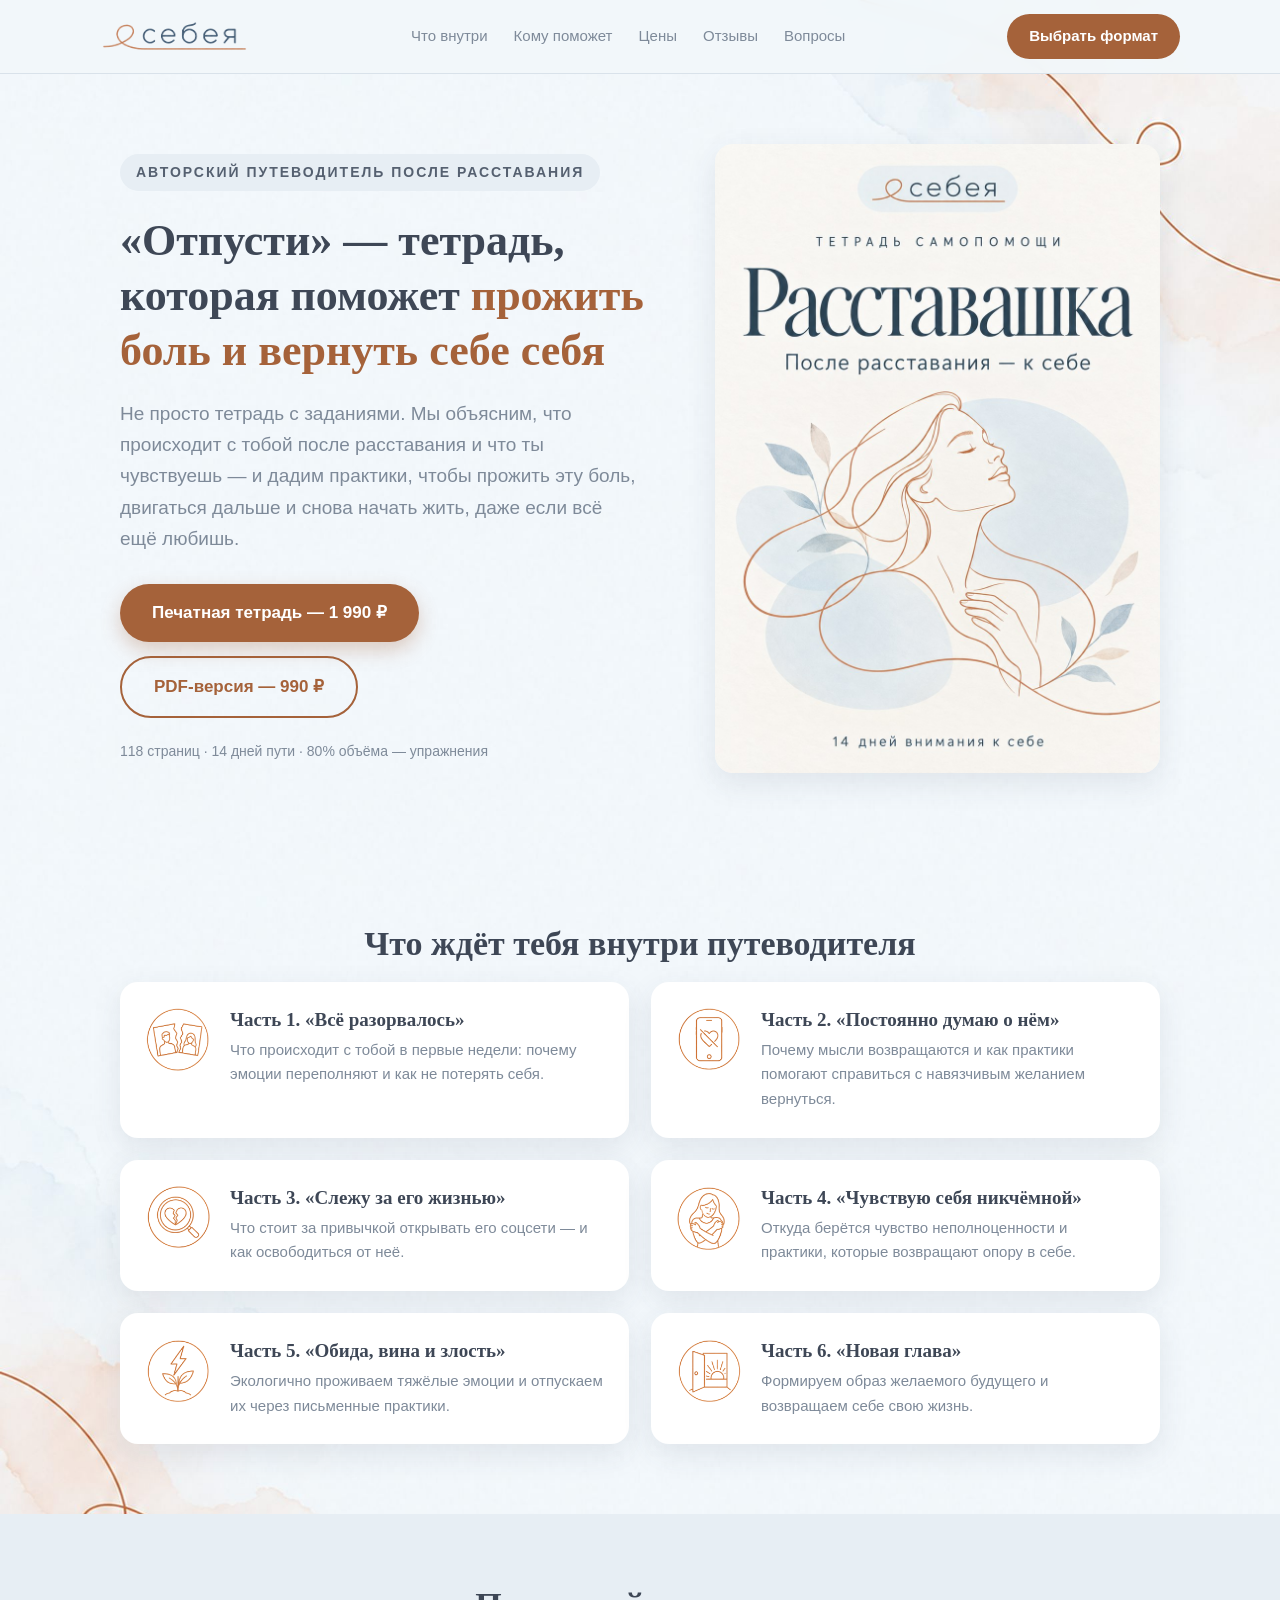
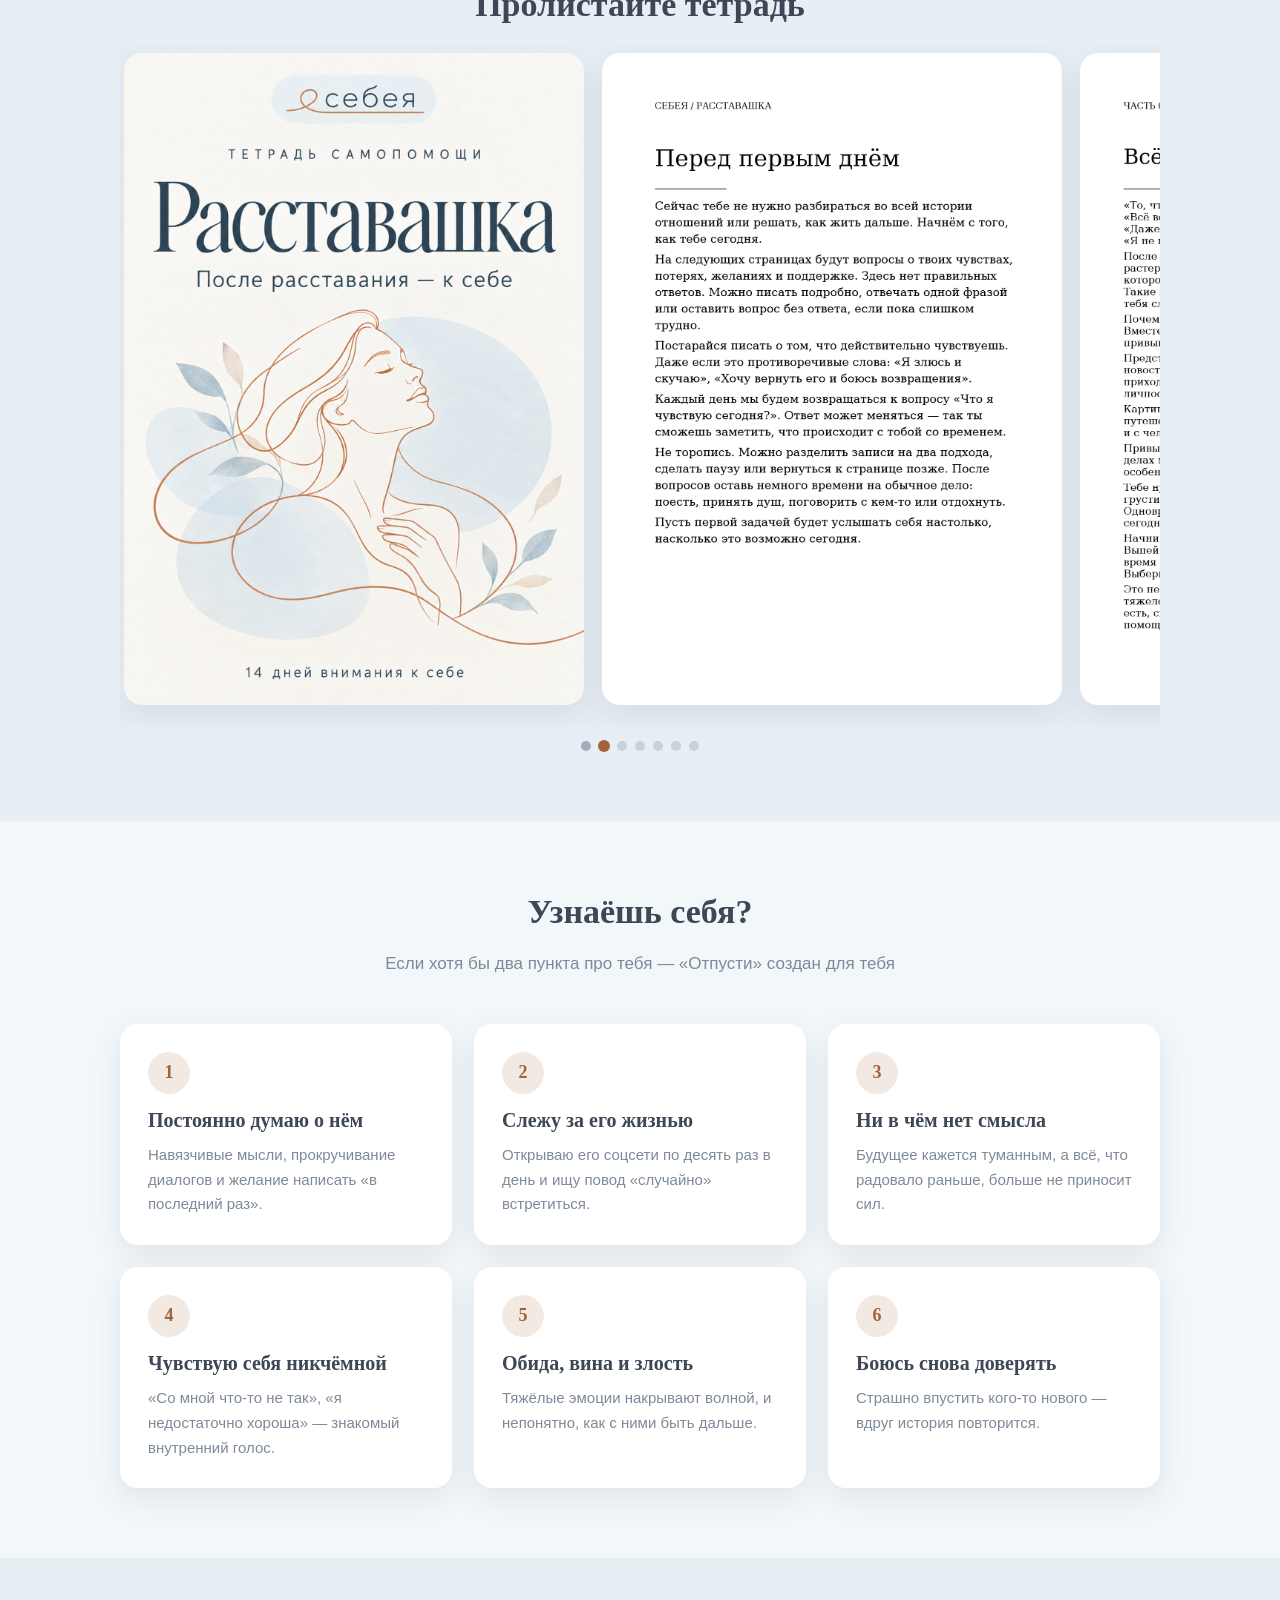
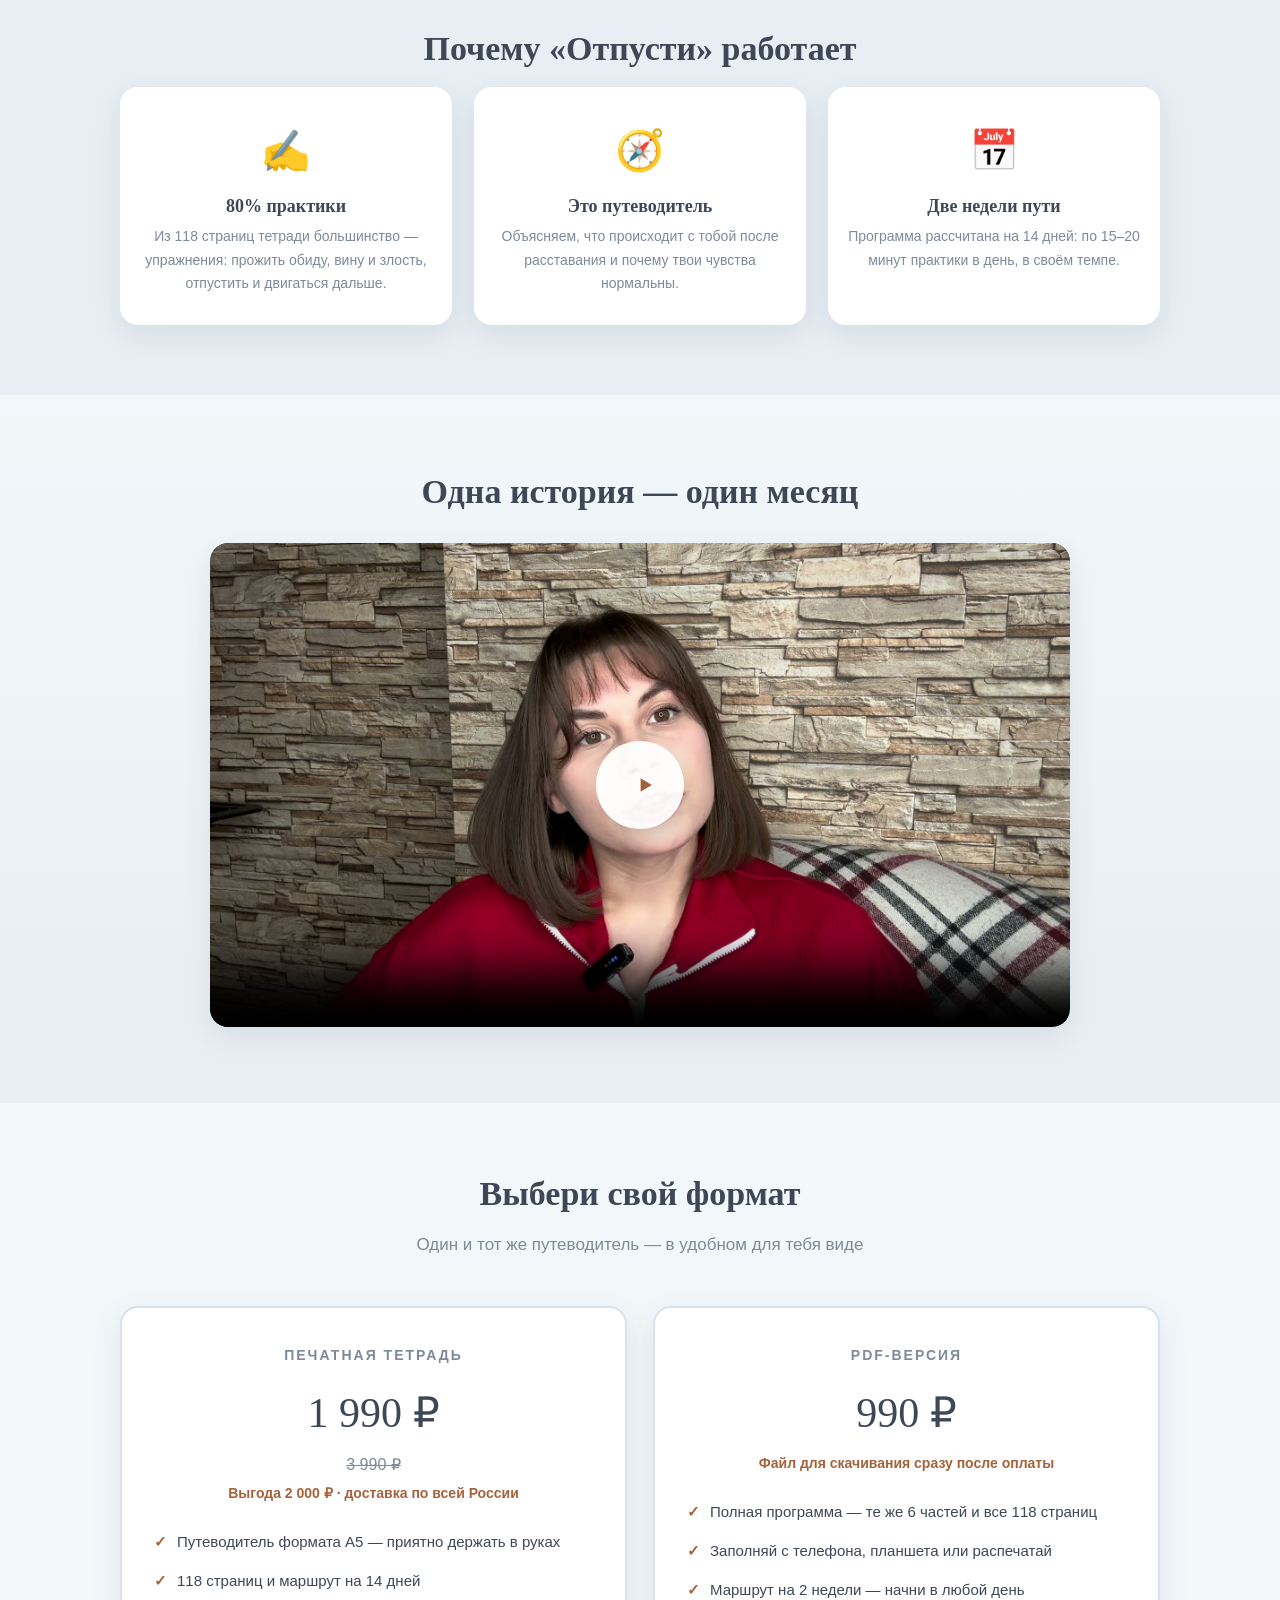
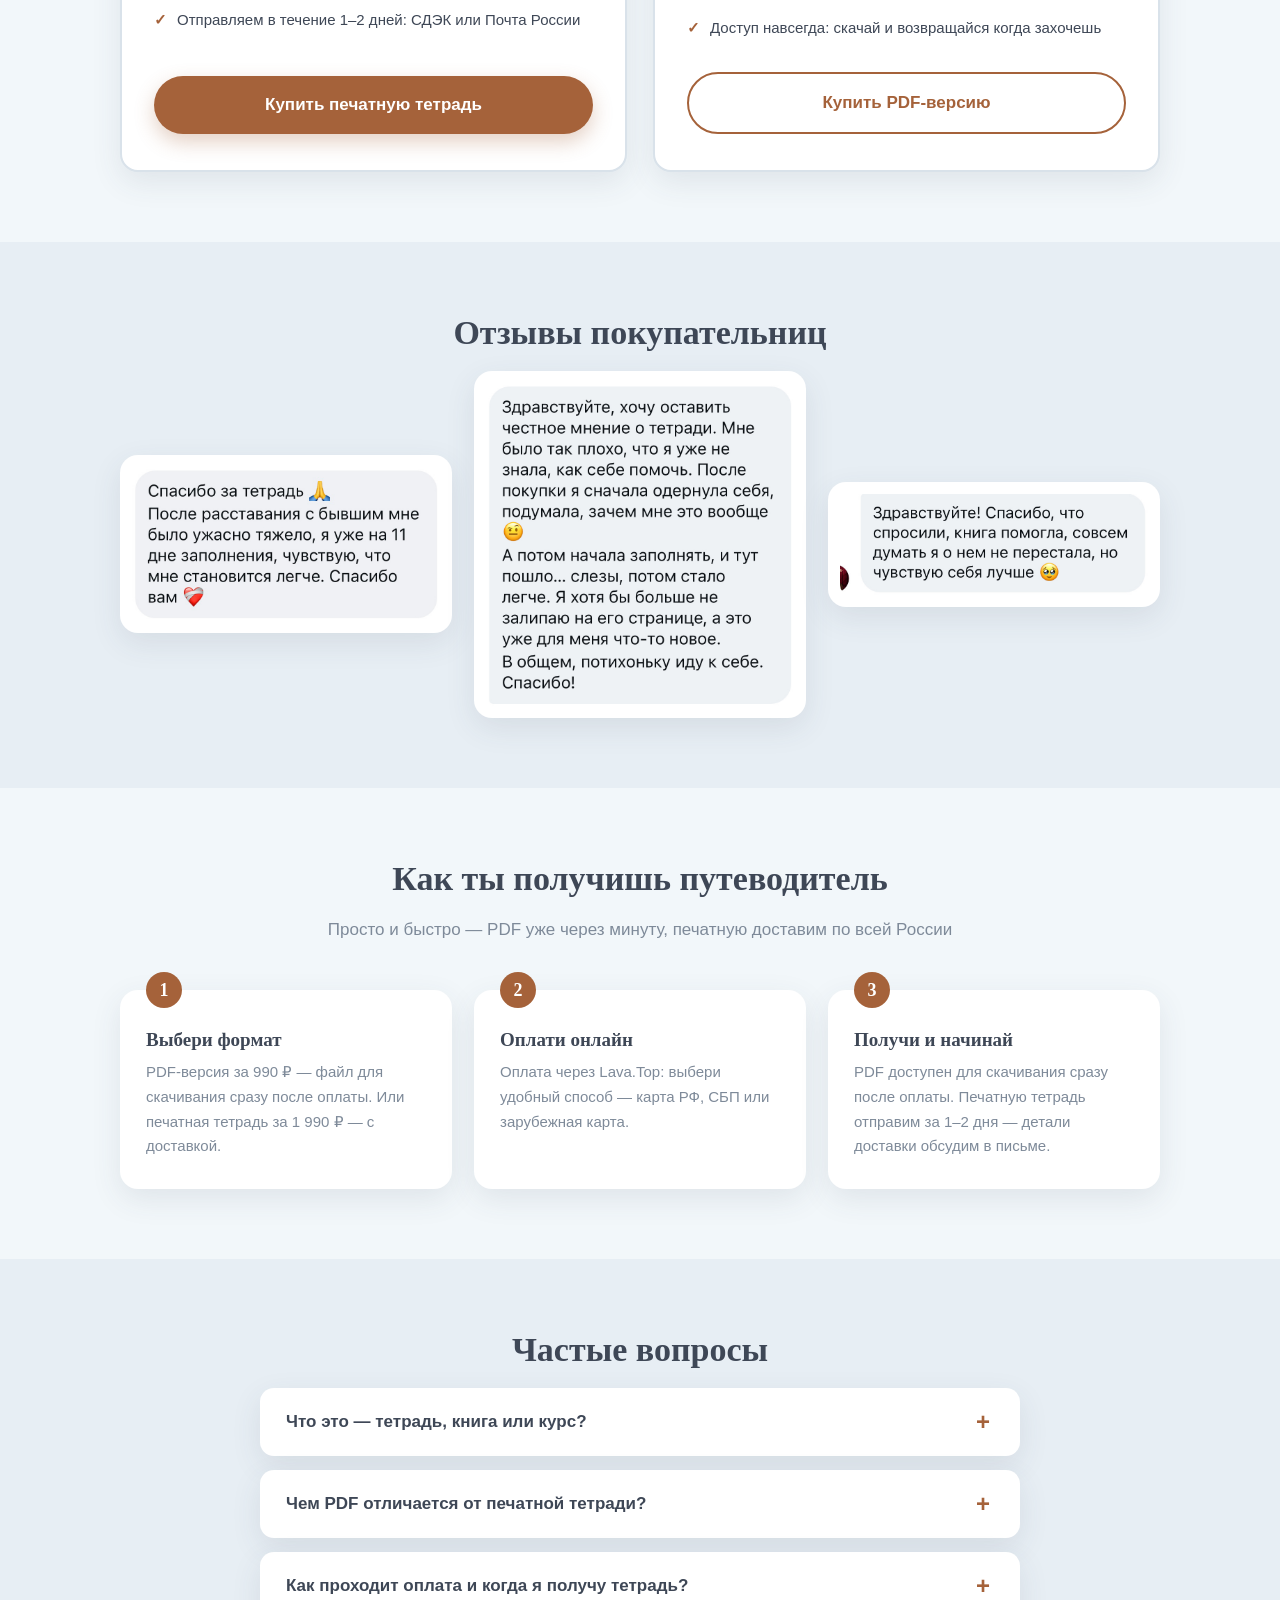
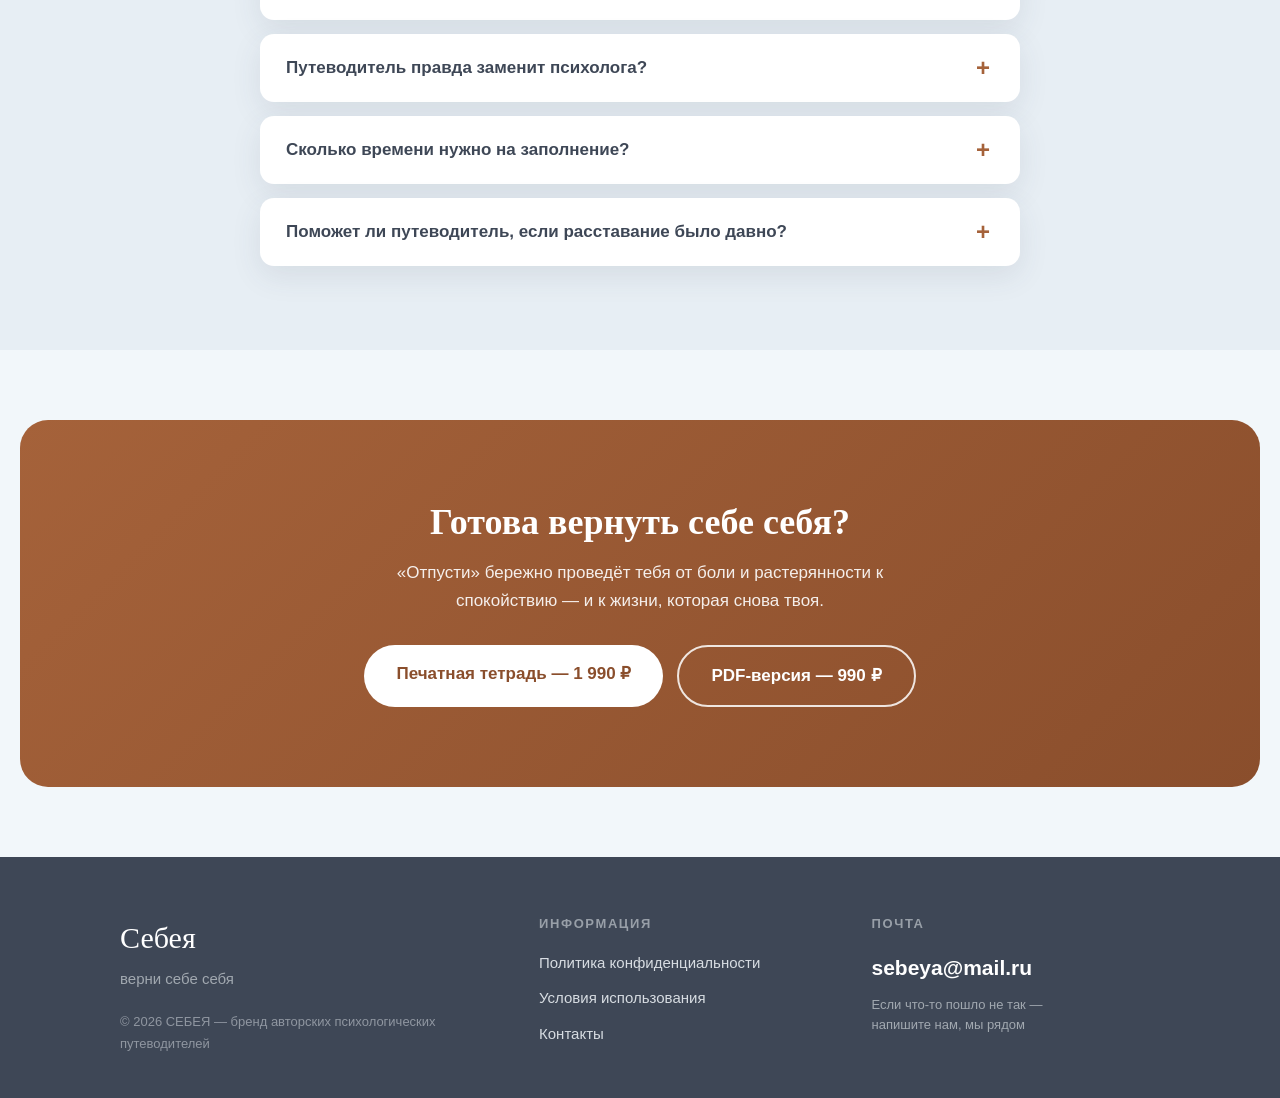
==== commit cdb59bb9: "rename to Otpusti: new cover, new 7-page preview, remove download button" ====
--- a/index.html
+++ b/index.html
@@ -3,8 +3,8 @@
 <head>
   <meta charset="UTF-8">
   <meta name="viewport" content="width=device-width, initial-scale=1.0">
-  <title>Себея — путеводитель «Расставашка»: пережить расставание за 2 недели</title>
-  <meta name="description" content="«Расставашка» — авторский путеводитель после расставания: 118 страниц, путь на 14 дней, 80% объёма — упражнения. PDF за 990 ₽ или печатный за 1 990 ₽.">
+  <title>Себея — тетрадь «Отпусти»: пережить расставание за 2 недели</title>
+  <meta name="description" content="«Отпусти» — авторская тетрадь самопомощи после расставания: 118 страниц, путь на 14 дней, 80% объёма — упражнения. PDF за 990 ₽ или печатная за 1 990 ₽.">
   <link rel="stylesheet" href="css/style.css?v=17">
   <link rel="icon" type="image/svg+xml" href="img/logo.svg">
 
@@ -31,11 +31,11 @@
   t.src=v;s=b.getElementsByTagName(e)[0];
   s.parentNode.insertBefore(t,s)}(window, document,'script',
   'https://connect.facebook.net/en_US/fbevents.js');
-  fbq('init', '2570141703498992');
+  fbq('init', '1431070221989734');
   fbq('track', 'PageView');
   </script>
   <noscript><img height="1" width="1" style="display:none"
-  src="https://www.facebook.com/tr?id=2570141703498992&ev=PageView&noscript=1"
+  src="https://www.facebook.com/tr?id=1431070221989734&ev=PageView&noscript=1"
   /></noscript>
   <!-- End Meta Pixel Code -->
 </head>
@@ -63,7 +63,7 @@
     <div class="container hero-grid">
       <div>
         <span class="eyebrow">Авторский путеводитель после расставания</span>
-        <h1>«Расставашка» — путеводитель, который поможет <em>прожить боль и вернуть себе себя</em></h1>
+        <h1>«Отпусти» — тетрадь, которая поможет <em>прожить боль и вернуть себе себя</em></h1>
         <p class="lead">Не просто тетрадь с заданиями. Мы объясним, что происходит с тобой после расставания и что ты чувствуешь — и дадим практики, чтобы прожить эту боль, двигаться дальше и снова начать жить, даже если всё ещё любишь.</p>
         <div class="hero-actions">
           <a href="#" class="btn btn-primary" data-buy="notebook">Печатная тетрадь — 1 990 ₽</a>
@@ -72,7 +72,7 @@
         <p class="hero-note">118 страниц · 14 дней пути · 80% объёма — упражнения</p>
       </div>
       <div class="hero-image">
-        <img src="img/cover.jpg" alt="Обложка авторского путеводителя «Расставашка» — «Бережно пережить расставание и вернуться к себе»">
+        <img src="img/cover.jpg" alt="Обложка тетради «Отпусти» — «После расставания — к себе»">
       </div>
     </div>
   </section>
@@ -133,17 +133,14 @@
     <div class="container">
       <h2 class="section-title">Пролистайте тетрадь</h2>
       <div class="preview-row">
-        <img class="preview-card" src="img/free/free-01.jpg" alt="Обложка тетради «Расставашка» — «После расставания — к себе»">
-        <img class="preview-card" src="img/free/free-02.png" alt="Шмуцтитул тетради: Себея / Расставашка">
-        <img class="preview-card" src="img/free/free-03.png" alt="Начало пути: Часть 01">
-        <img class="preview-card" src="img/free/free-04.png" alt="День 01 — старт программы">
+        <img class="preview-card" src="img/free/free-01.jpg" alt="Обложка тетради «Отпусти» — «После расставания — к себе»">
+        <img class="preview-card" src="img/free/free-02.png" alt="Страница «Перед первым днём» — как устроена тетрадь">
+        <img class="preview-card" src="img/free/free-03.png" alt="Часть 01. «Всё разорвалось» — начало пути">
+        <img class="preview-card" src="img/free/free-04.png" alt="День 01. «Как мне сейчас» — старт программы">
         <img class="preview-card" src="img/free/free-05.png" alt="Практика дня: «Что я чувствую сегодня?» — и место для своего ответа">
         <img class="preview-card" src="img/free/free-06.png" alt="Практика дня: «Что сейчас даётся мне тяжелее всего?»">
         <img class="preview-card" src="img/free/free-07.png" alt="Практика: «Что изменилось в моей повседневной жизни после расставания?»">
       </div>
-      <p class="preview-actions">
-        <a class="btn btn-primary" href="free-preview.pdf" download>Скачать бесплатную часть — PDF</a>
-      </p>
     </div>
   </section>
 
@@ -151,7 +148,7 @@
   <section class="section" id="for-whom">
     <div class="container">
       <h2 class="section-title">Узнаёшь себя?</h2>
-      <p class="section-sub">Если хотя бы два пункта про тебя — «Расставашка» создана для тебя</p>
+      <p class="section-sub">Если хотя бы два пункта про тебя — «Отпусти» создан для тебя</p>
       <div class="pains-grid">
         <div class="pain">
           <div class="num">1</div>
@@ -190,7 +187,7 @@
   <!-- Особенности -->
   <section class="section section-alt">
     <div class="container">
-      <h2 class="section-title">Почему «Расставашка» работает</h2>
+      <h2 class="section-title">Почему «Отпусти» работает</h2>
       <div class="features-grid">
         <div class="feature">
           <span class="icon">✍️</span>
@@ -328,7 +325,7 @@
         </details>
         <details>
           <summary>Поможет ли путеводитель, если расставание было давно?</summary>
-          <p>Да. Практики работают и со «свежими» расставаниями, и с давними историями, которые всё ещё цепляют. Многие покупательницы говорят, что именно с «Расставашкой» наконец-то закрыли гештальт многолетней давности.</p>
+          <p>Да. Практики работают и со «свежими» расставаниями, и с давними историями, которые всё ещё цепляют. Многие покупательницы говорят, что именно с «Отпусти» наконец-то закрыли гештальт многолетней давности.</p>
         </details>
       </div>
     </div>
@@ -337,7 +334,7 @@
   <!-- Финальный CTA -->
   <div class="final-cta">
     <h2>Готова вернуть себе себя?</h2>
-    <p>«Расставашка» бережно проведёт тебя от боли и растерянности к спокойствию — и к жизни, которая снова твоя.</p>
+    <p>«Отпусти» бережно проведёт тебя от боли и растерянности к спокойствию — и к жизни, которая снова твоя.</p>
     <div class="final-cta-actions">
       <a href="#" class="btn" data-buy="notebook">Печатная тетрадь — 1 990 ₽</a>
       <a href="#" class="btn btn-ghost" data-buy="pdf">PDF-версия — 990 ₽</a>
@@ -368,6 +365,6 @@
     </div>
   </footer>
 
-  <script src="js/main.js?v=15"></script>
+  <script src="js/main.js?v=16"></script>
 </body>
 </html>
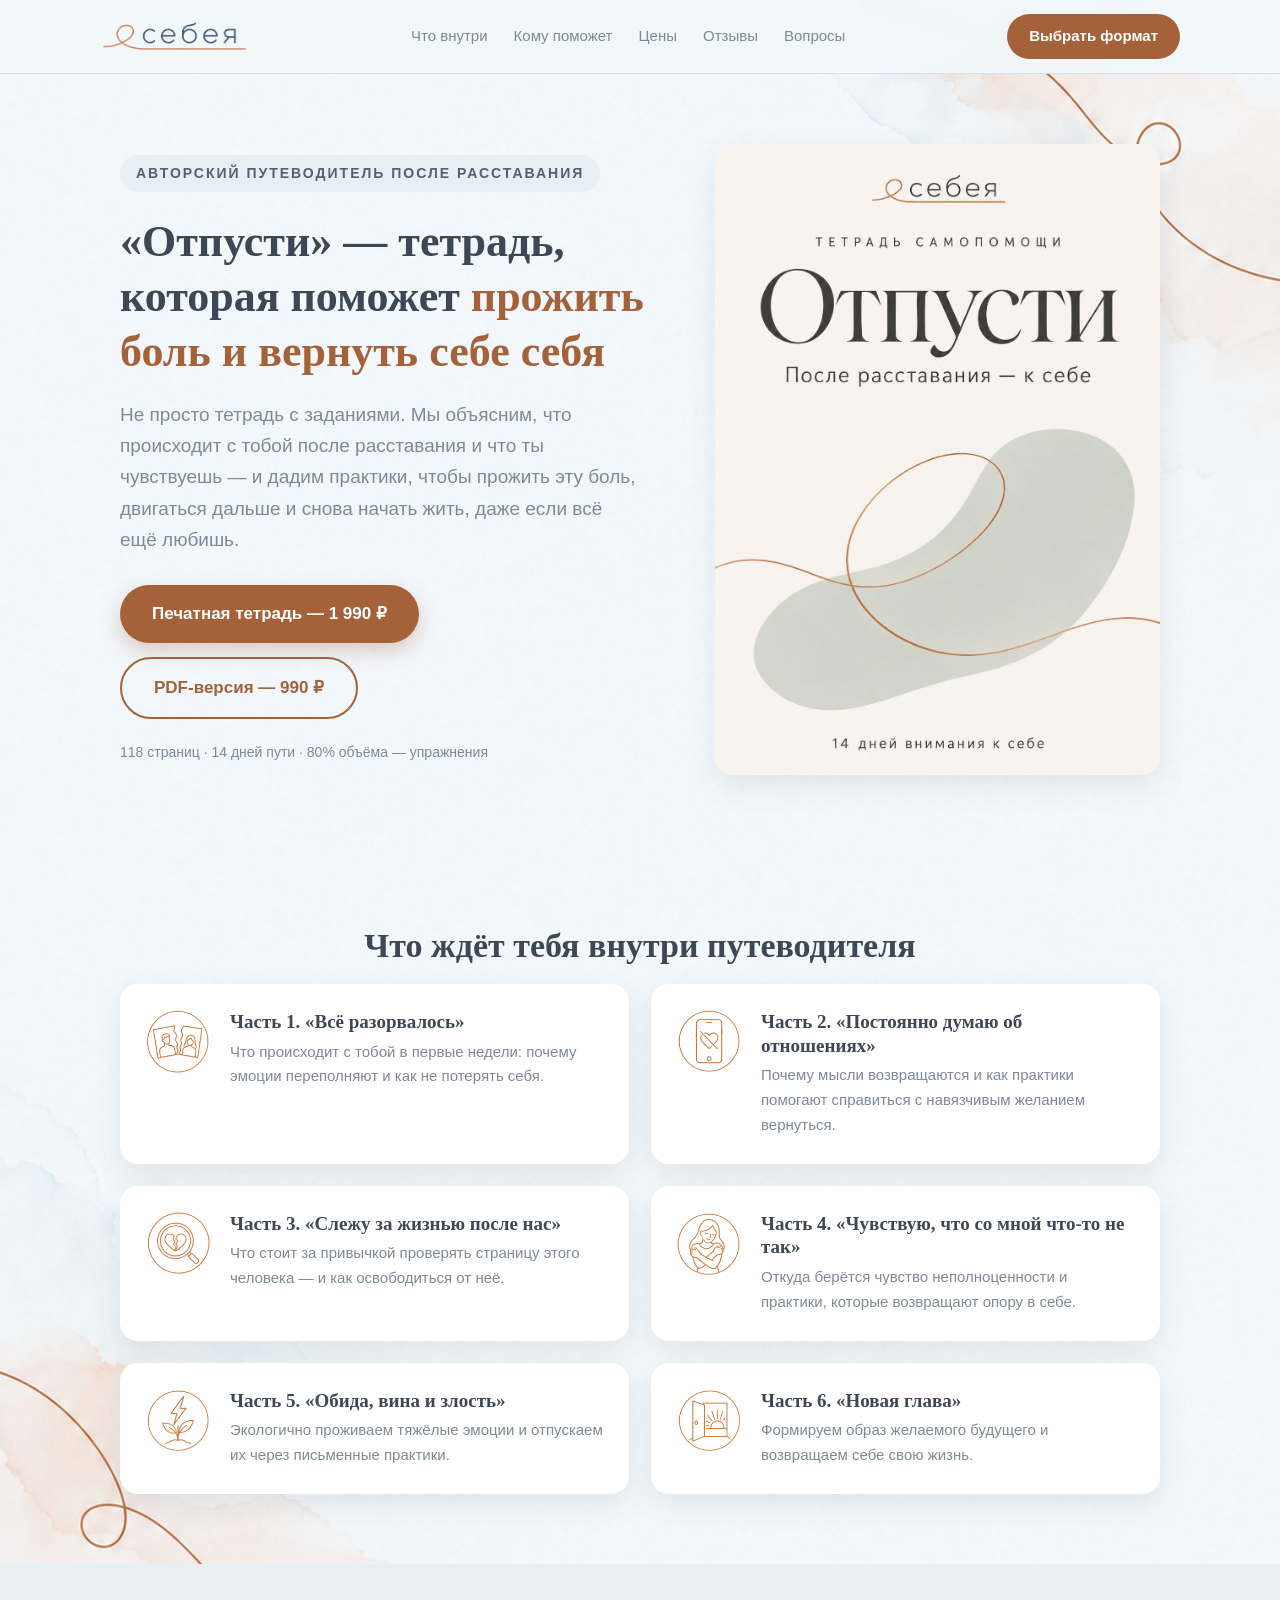
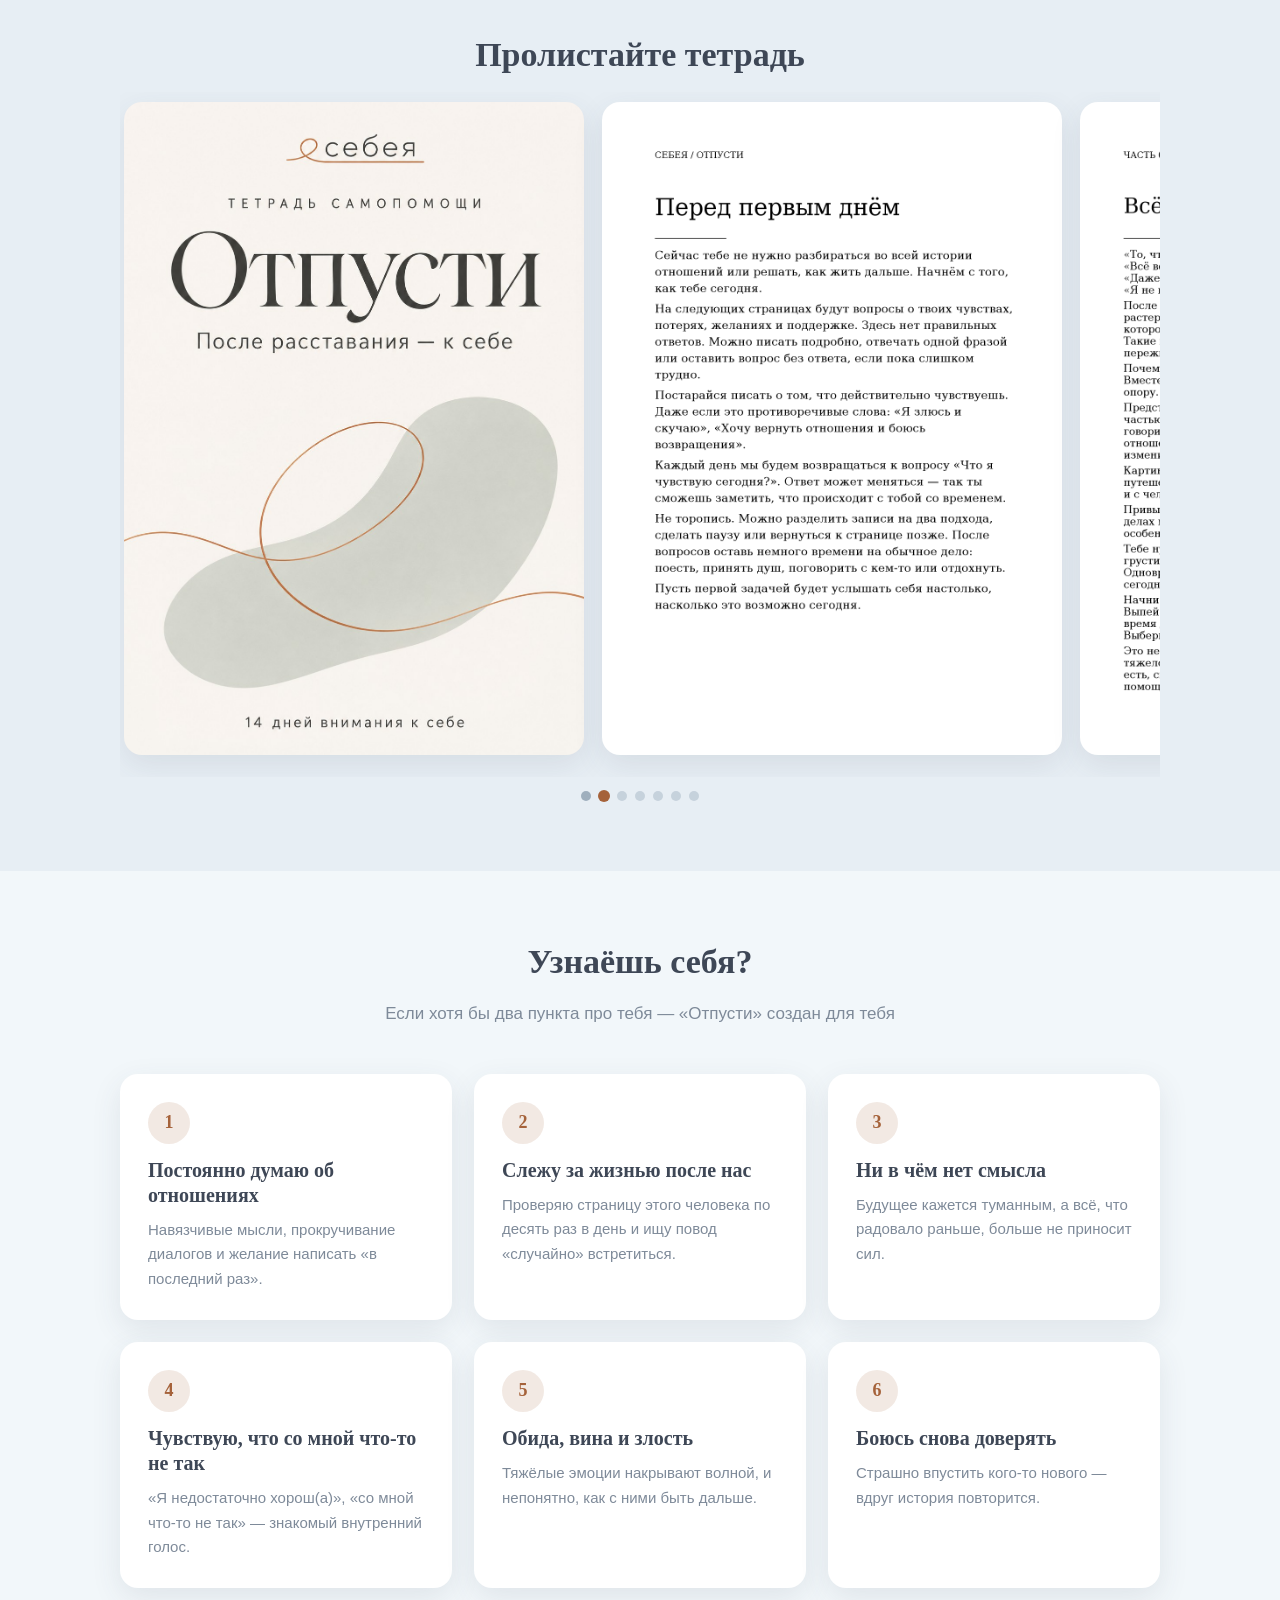
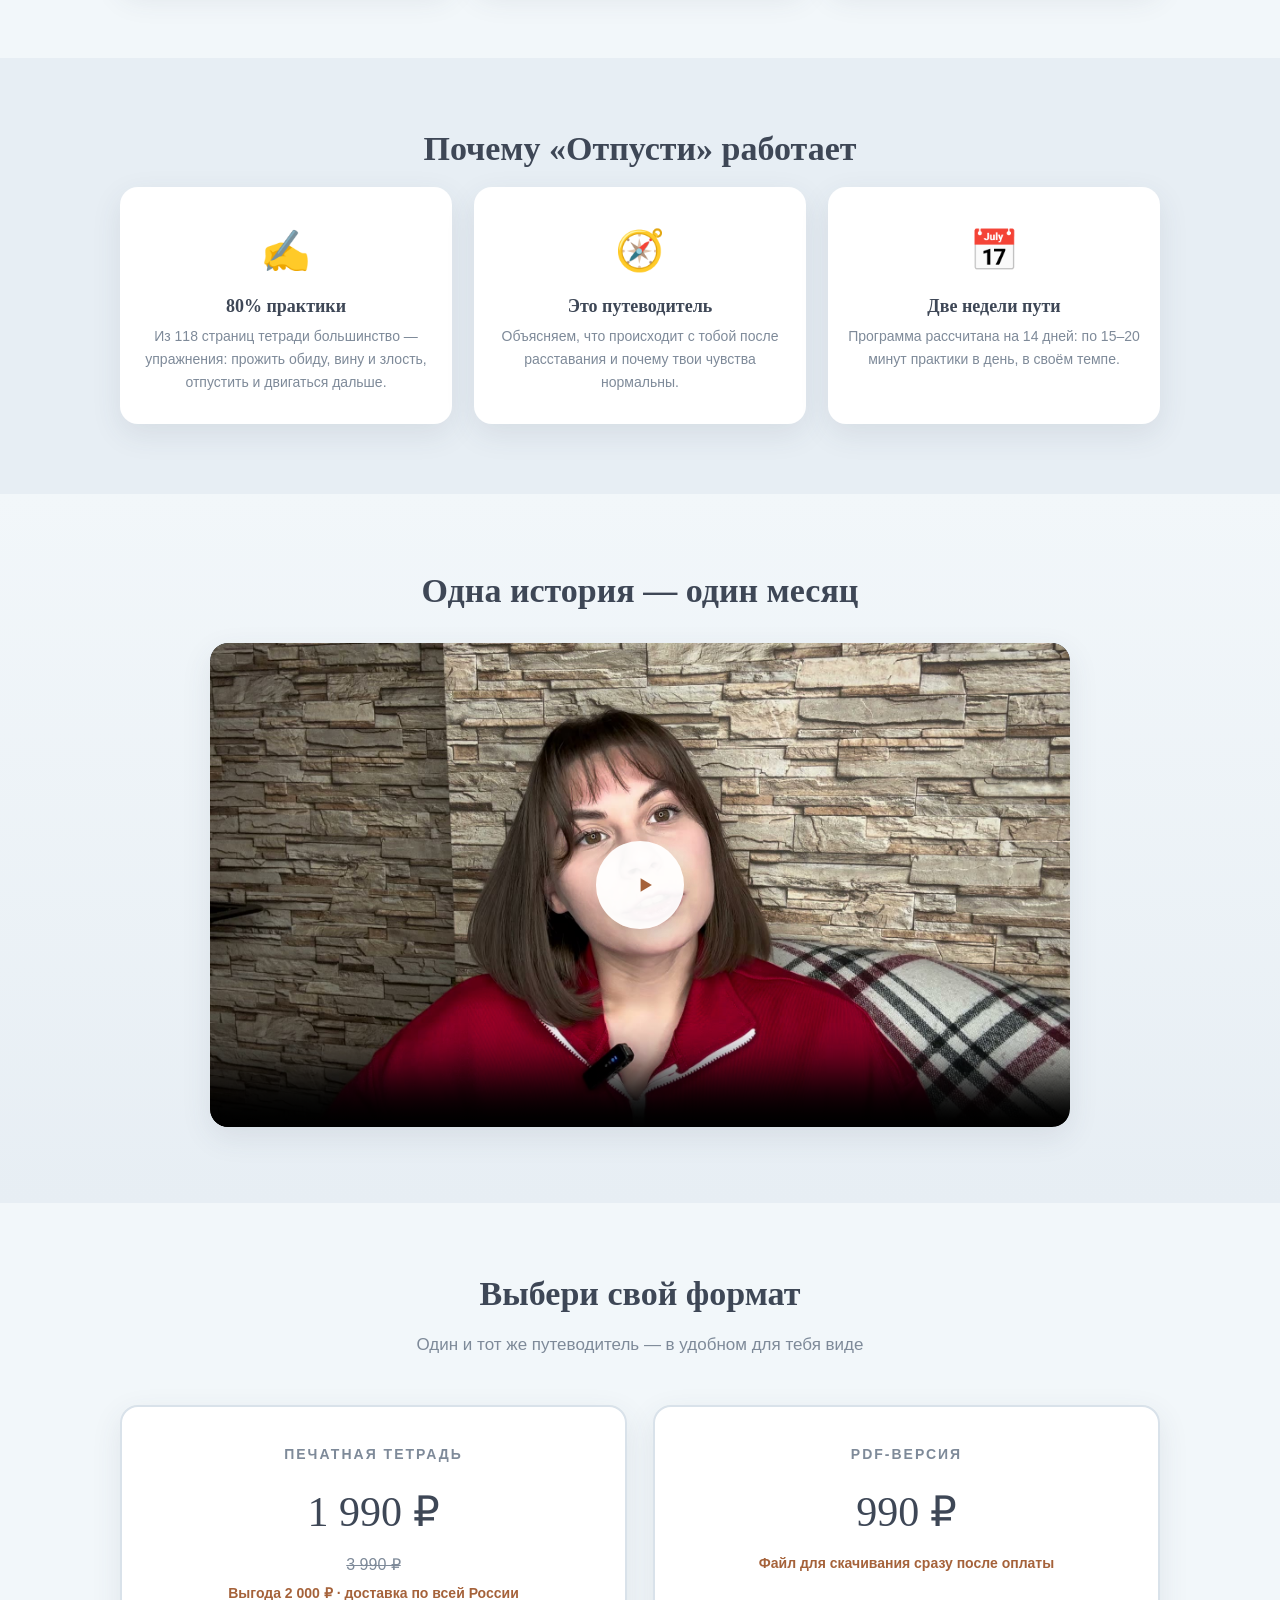
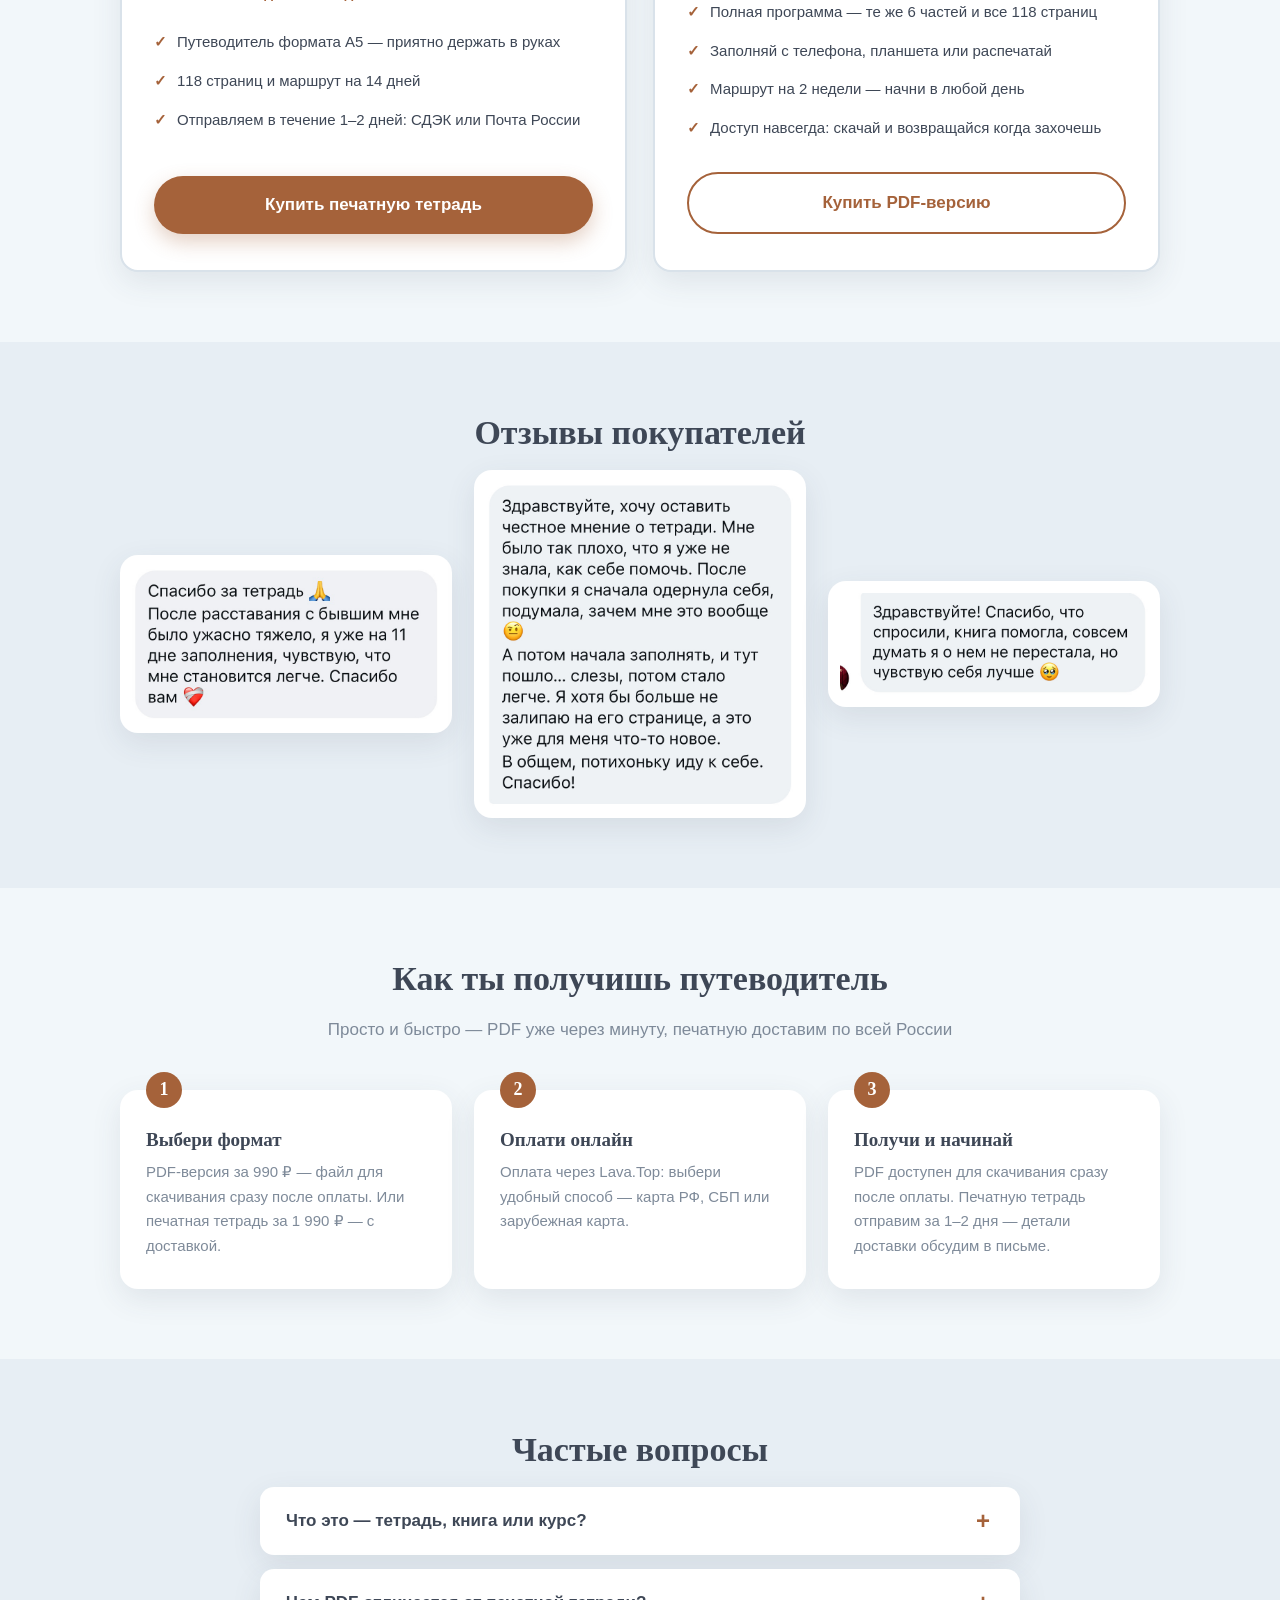
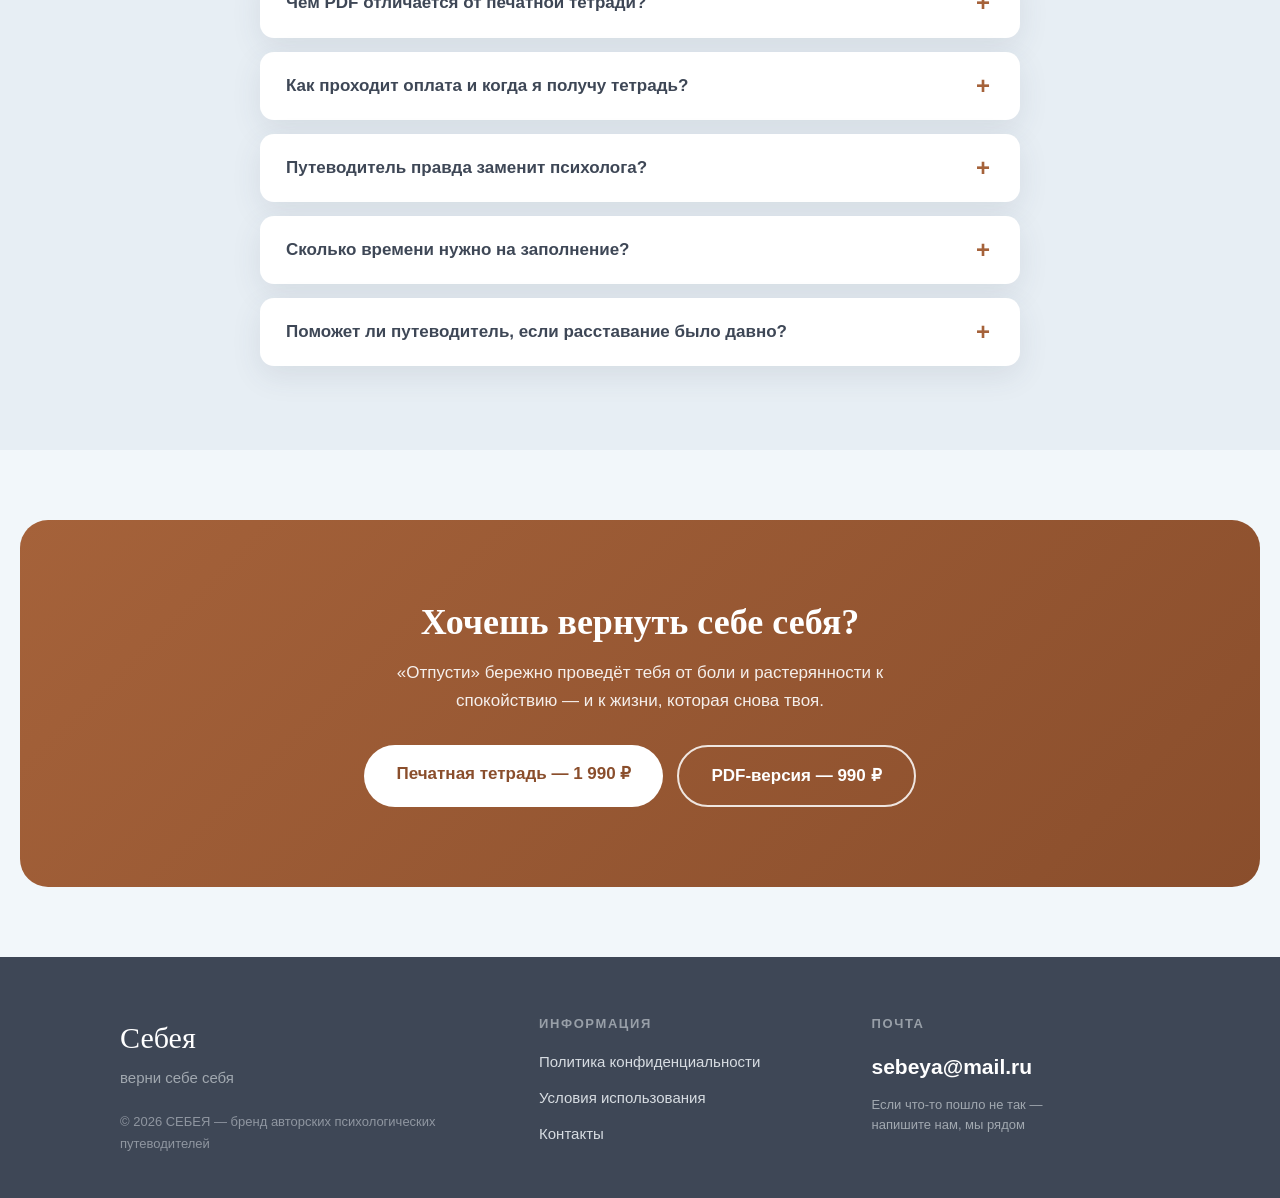
==== commit b9234dda: "gender-neutral copy: for men and women, sync part names with product" ====
--- a/index.html
+++ b/index.html
@@ -92,21 +92,21 @@
         <div class="part">
           <div class="part-icon"><img src="img/part-2.png" alt=""></div>
           <div>
-            <h3>Часть 2. «Постоянно думаю о нём»</h3>
+            <h3>Часть 2. «Постоянно думаю об отношениях»</h3>
             <p>Почему мысли возвращаются и как практики помогают справиться с навязчивым желанием вернуться.</p>
           </div>
         </div>
         <div class="part">
           <div class="part-icon"><img src="img/part-3.png" alt=""></div>
           <div>
-            <h3>Часть 3. «Слежу за его жизнью»</h3>
-            <p>Что стоит за привычкой открывать его соцсети — и как освободиться от неё.</p>
+            <h3>Часть 3. «Слежу за жизнью после нас»</h3>
+            <p>Что стоит за привычкой проверять страницу этого человека — и как освободиться от неё.</p>
           </div>
         </div>
         <div class="part">
           <div class="part-icon"><img src="img/part-4.png" alt=""></div>
           <div>
-            <h3>Часть 4. «Чувствую себя никчёмной»</h3>
+            <h3>Часть 4. «Чувствую, что со мной что-то не так»</h3>
             <p>Откуда берётся чувство неполноценности и практики, которые возвращают опору в себе.</p>
           </div>
         </div>
@@ -152,13 +152,13 @@
       <div class="pains-grid">
         <div class="pain">
           <div class="num">1</div>
-          <h3>Постоянно думаю о нём</h3>
+          <h3>Постоянно думаю об отношениях</h3>
           <p>Навязчивые мысли, прокручивание диалогов и желание написать «в последний раз».</p>
         </div>
         <div class="pain">
           <div class="num">2</div>
-          <h3>Слежу за его жизнью</h3>
-          <p>Открываю его соцсети по десять раз в день и ищу повод «случайно» встретиться.</p>
+          <h3>Слежу за жизнью после нас</h3>
+          <p>Проверяю страницу этого человека по десять раз в день и ищу повод «случайно» встретиться.</p>
         </div>
         <div class="pain">
           <div class="num">3</div>
@@ -167,8 +167,8 @@
         </div>
         <div class="pain">
           <div class="num">4</div>
-          <h3>Чувствую себя никчёмной</h3>
-          <p>«Со мной что-то не так», «я недостаточно хороша» — знакомый внутренний голос.</p>
+          <h3>Чувствую, что со мной что-то не так</h3>
+          <p>«Я недостаточно хорош(а)», «со мной что-то не так» — знакомый внутренний голос.</p>
         </div>
         <div class="pain">
           <div class="num">5</div>
@@ -258,10 +258,10 @@
     </div>
   </section>
 
-  <!-- Отзывы покупательниц (реальные скрины) -->
+  <!-- Отзывы покупателей (реальные скрины) -->
   <section class="section section-alt" id="reviews">
     <div class="container">
-      <h2 class="section-title">Отзывы покупательниц</h2>
+      <h2 class="section-title">Отзывы покупателей</h2>
       <div class="reviews-grid">
         <figure class="review-card">
           <img src="img/reviews/otziv-2.png" alt="Скрин отзыва: «я уже на 11 дне заполнения, чувствую, что мне становится легче»">
@@ -305,7 +305,7 @@
       <div class="faq">
         <details>
           <summary>Что это — тетрадь, книга или курс?</summary>
-          <p>Это путеводитель. В каждой части мы коротко и понятно объясняем, что с тобой происходит после расставания и почему твои чувства нормальны, а дальше — практики, которые ты выполняешь сама. Всего в тетради 118 страниц, и 80% объёма — упражнения.</p>
+          <p>Это путеводитель. В каждой части мы коротко и понятно объясняем, что с тобой происходит после расставания и почему твои чувства нормальны, а дальше — практики, которые ты выполняешь в своём темпе. Всего в тетради 118 страниц, и 80% объёма — упражнения.</p>
         </details>
         <details>
           <summary>Чем PDF отличается от печатной тетради?</summary>
@@ -317,15 +317,15 @@
         </details>
         <details>
           <summary>Путеводитель правда заменит психолога?</summary>
-          <p>Внутри — те же практики и техники, которые психолог даёт на сессиях по проработке расставания, только ты проходишь их сама и в своём темпе, за 1 990 ₽ вместо 30 000 ₽ за курс из 10 сессий. При этом при глубоких травмах и острых состояниях (депрессия, панические атаки) мы честно рекомендуем живого специалиста — путеводитель в таких случаях работает как поддержка, а не как замена терапии.</p>
+          <p>Внутри — те же практики и техники, которые психолог даёт на сессиях по проработке расставания, только ты проходишь их в своём темпе, за 1 990 ₽ вместо 30 000 ₽ за курс из 10 сессий. При этом при глубоких травмах и острых состояниях (депрессия, панические атаки) мы честно рекомендуем живого специалиста — путеводитель в таких случаях работает как поддержка, а не как замена терапии.</p>
         </details>
         <details>
           <summary>Сколько времени нужно на заполнение?</summary>
-          <p>Программа рассчитана на 2 недели: по 15–20 минут практики в день. Но ты сама задаёшь темп — можно двигаться быстрее или медленнее, это твоя история.</p>
+          <p>Программа рассчитана на 2 недели: по 15–20 минут практики в день. Но темп задаёшь ты — можно двигаться быстрее или медленнее, это твоя история.</p>
         </details>
         <details>
           <summary>Поможет ли путеводитель, если расставание было давно?</summary>
-          <p>Да. Практики работают и со «свежими» расставаниями, и с давними историями, которые всё ещё цепляют. Многие покупательницы говорят, что именно с «Отпусти» наконец-то закрыли гештальт многолетней давности.</p>
+          <p>Да. Практики работают и со «свежими» расставаниями, и с давними историями, которые всё ещё цепляют. Многие покупатели говорят, что именно с «Отпусти» наконец-то закрыли гештальт многолетней давности.</p>
         </details>
       </div>
     </div>
@@ -333,7 +333,7 @@
 
   <!-- Финальный CTA -->
   <div class="final-cta">
-    <h2>Готова вернуть себе себя?</h2>
+    <h2>Хочешь вернуть себе себя?</h2>
     <p>«Отпусти» бережно проведёт тебя от боли и растерянности к спокойствию — и к жизни, которая снова твоя.</p>
     <div class="final-cta-actions">
       <a href="#" class="btn" data-buy="notebook">Печатная тетрадь — 1 990 ₽</a>
